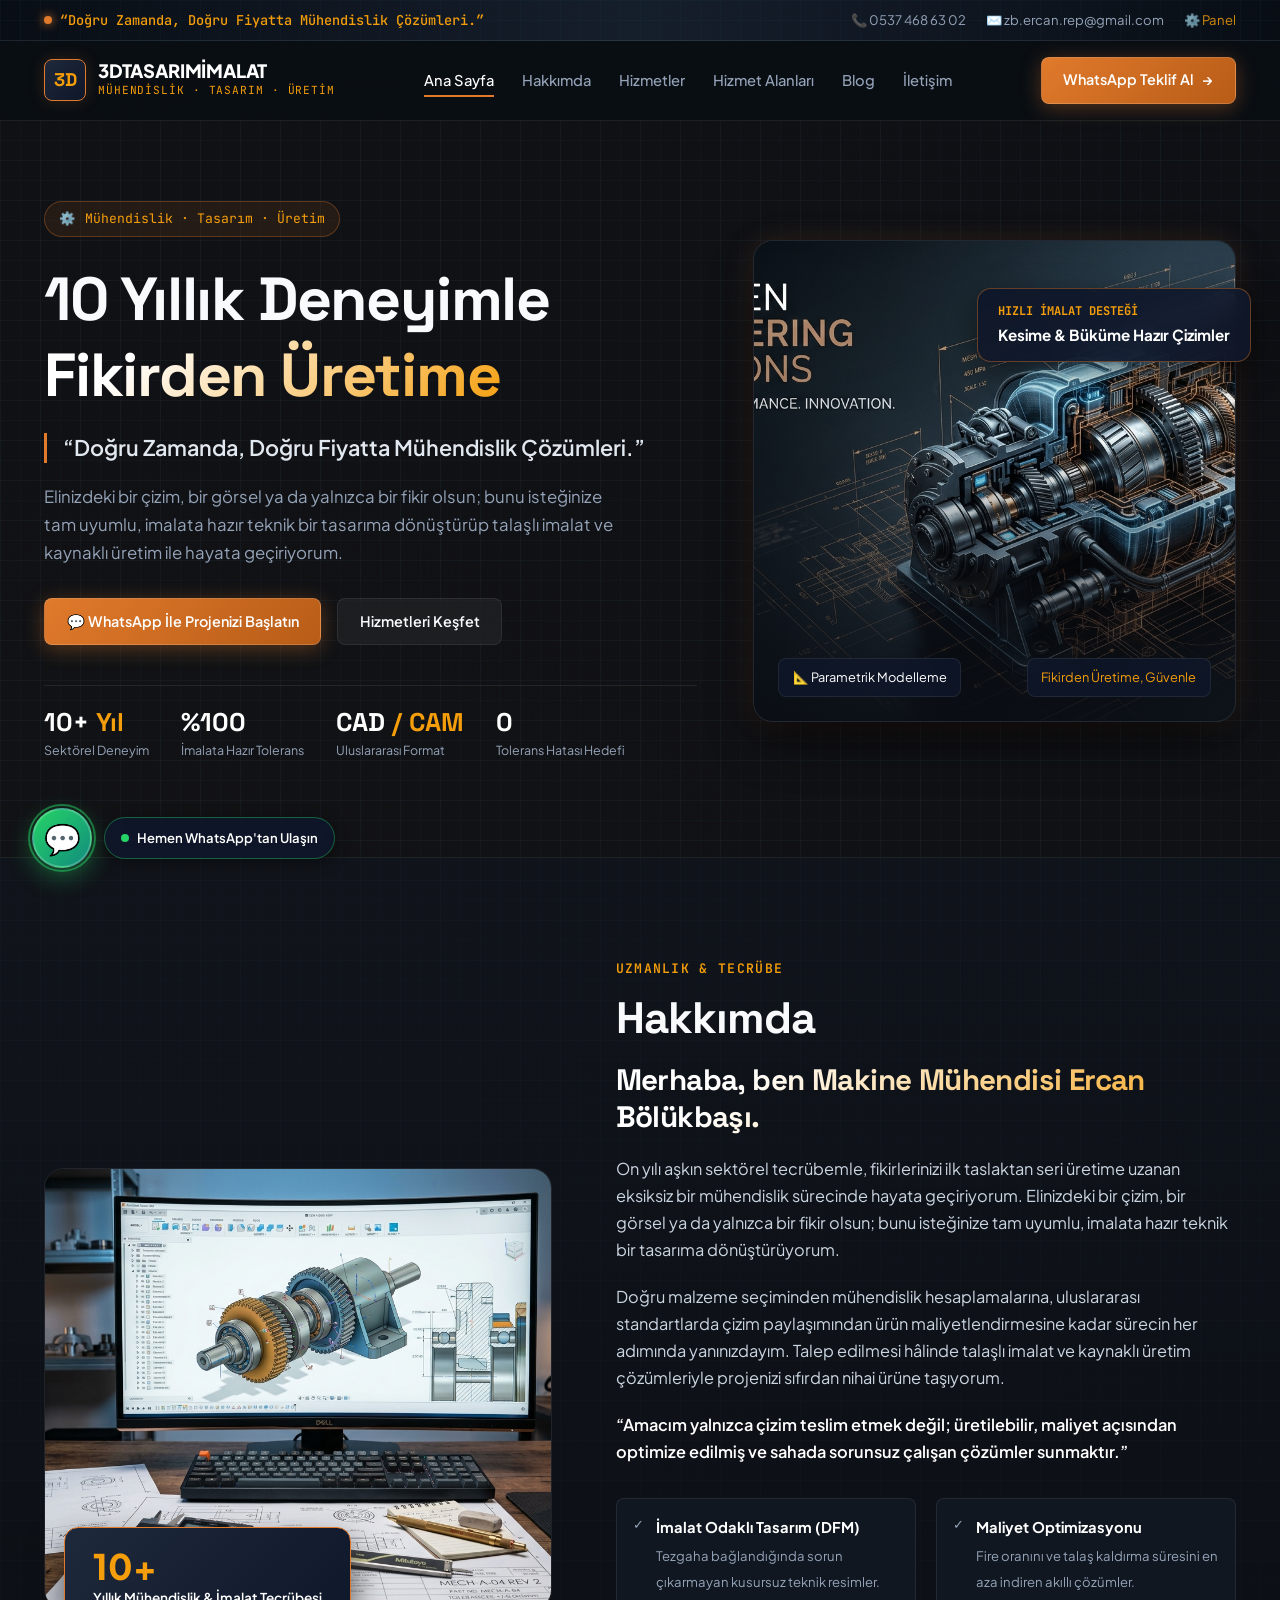
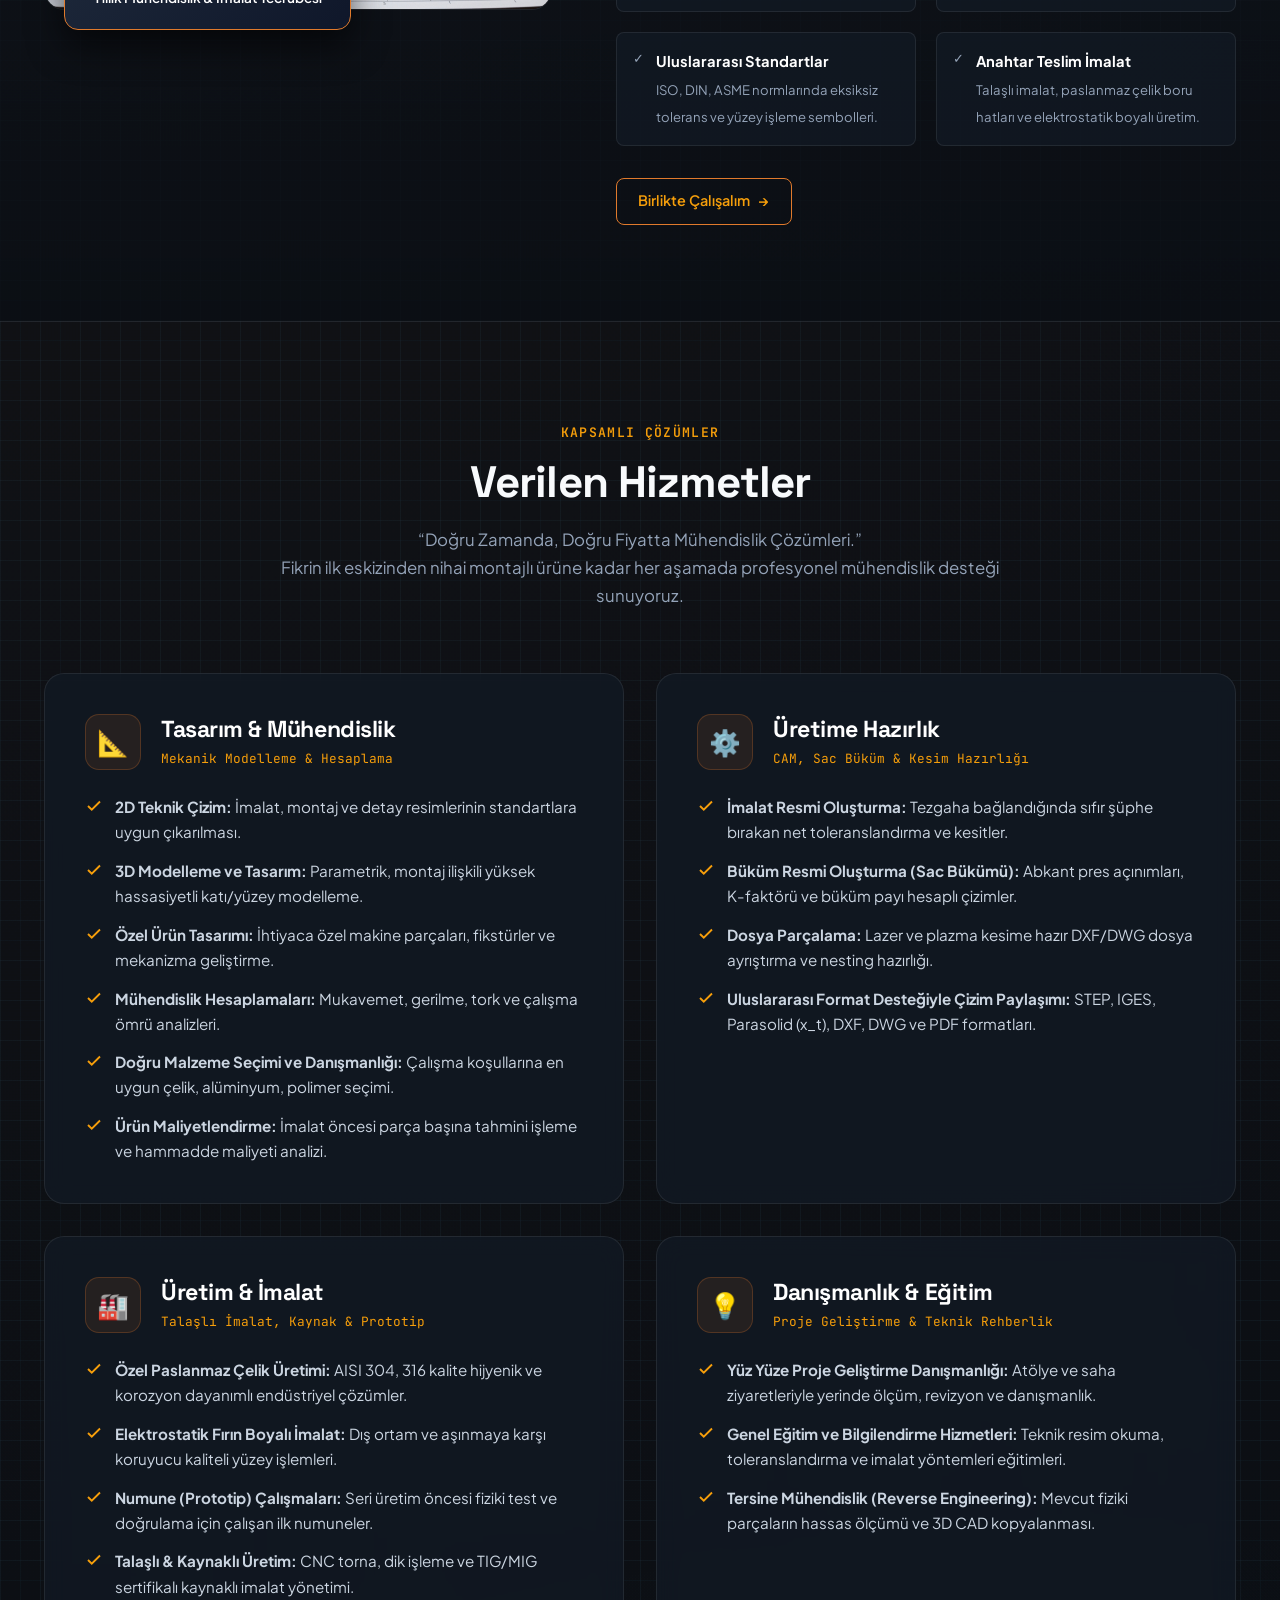
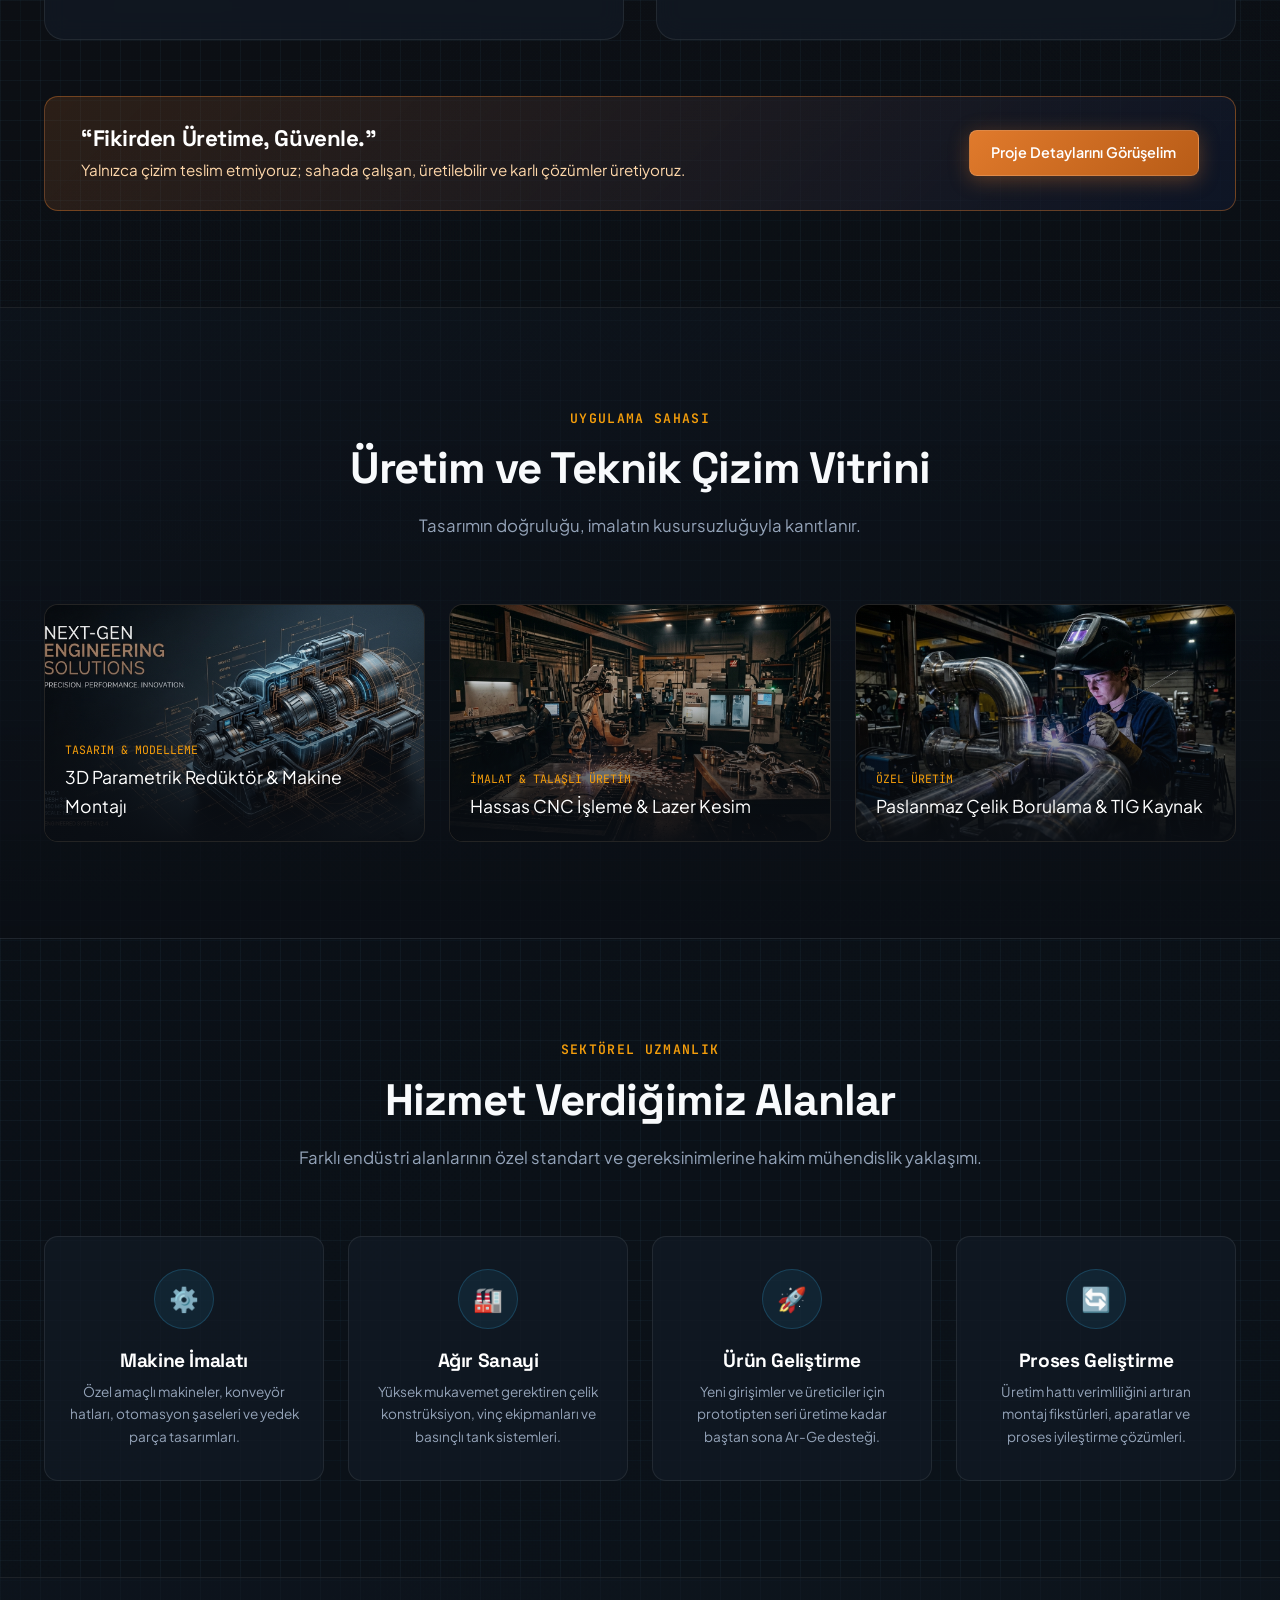
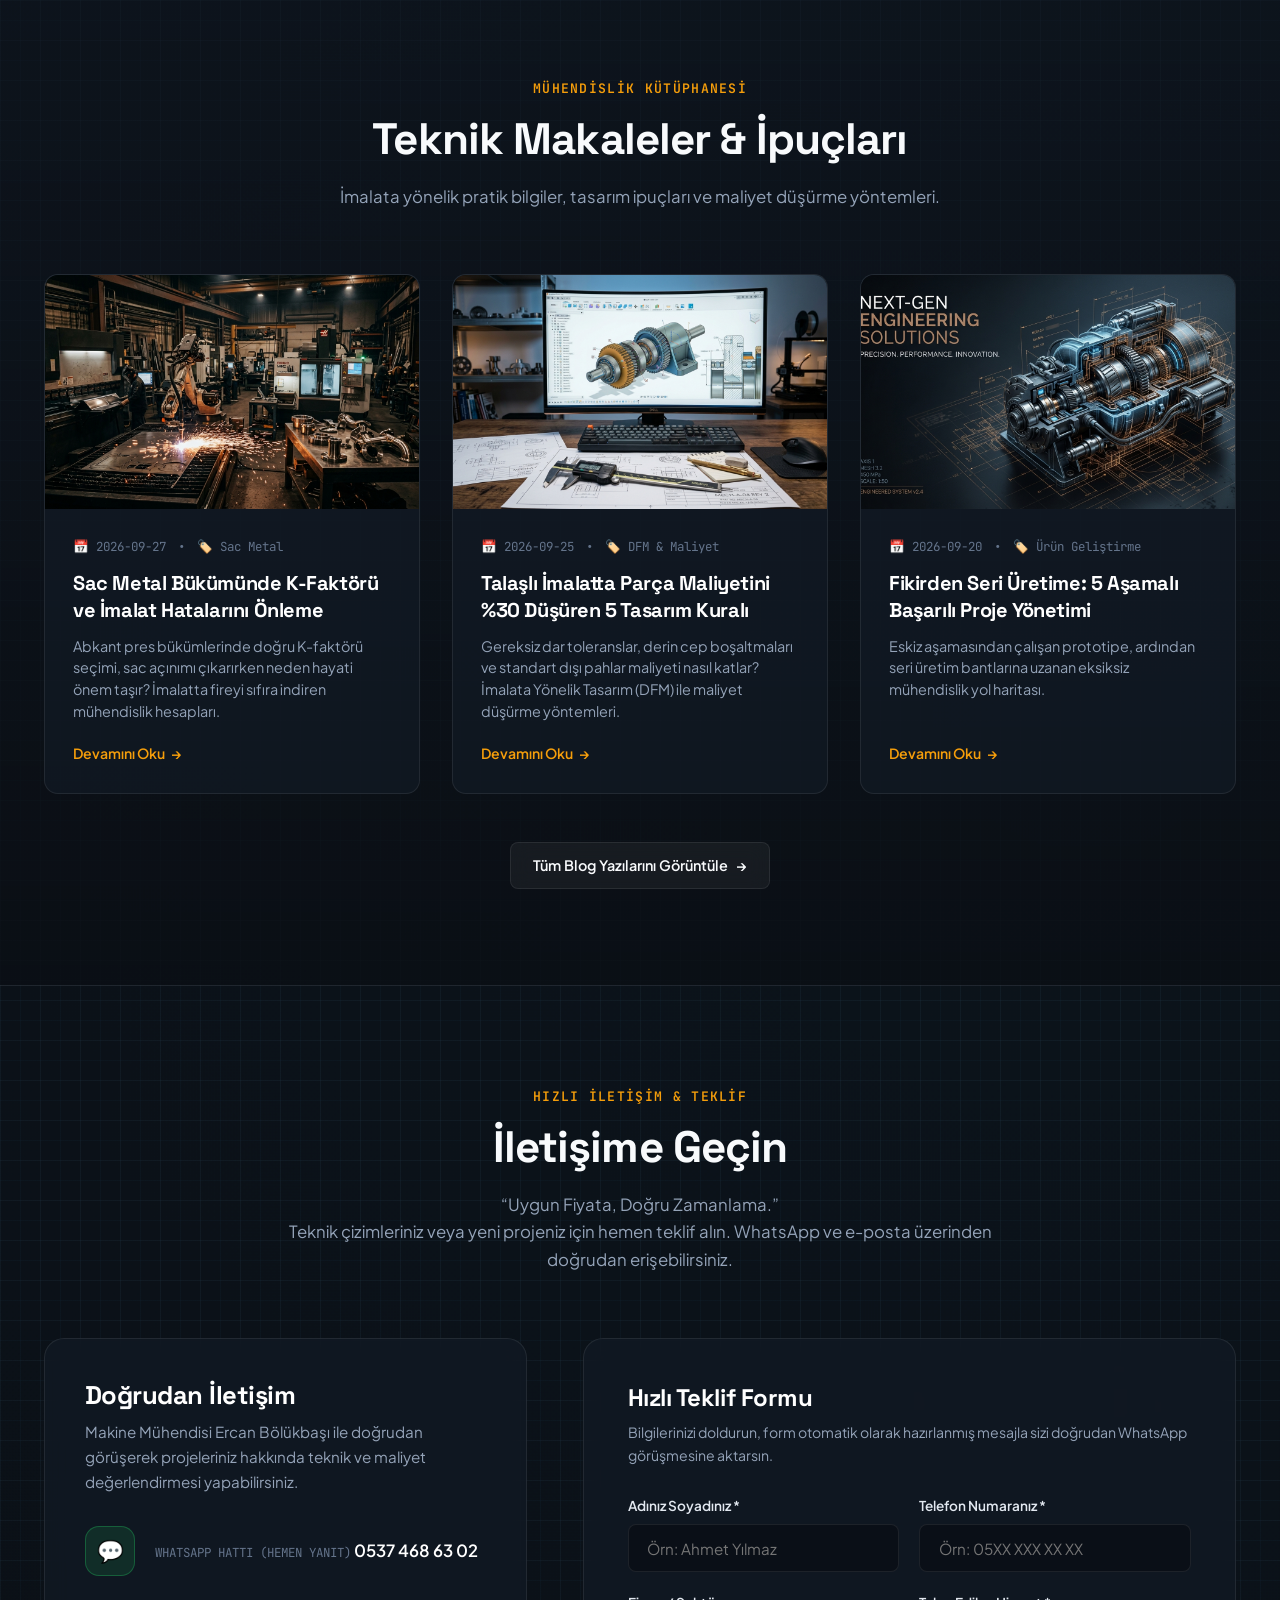
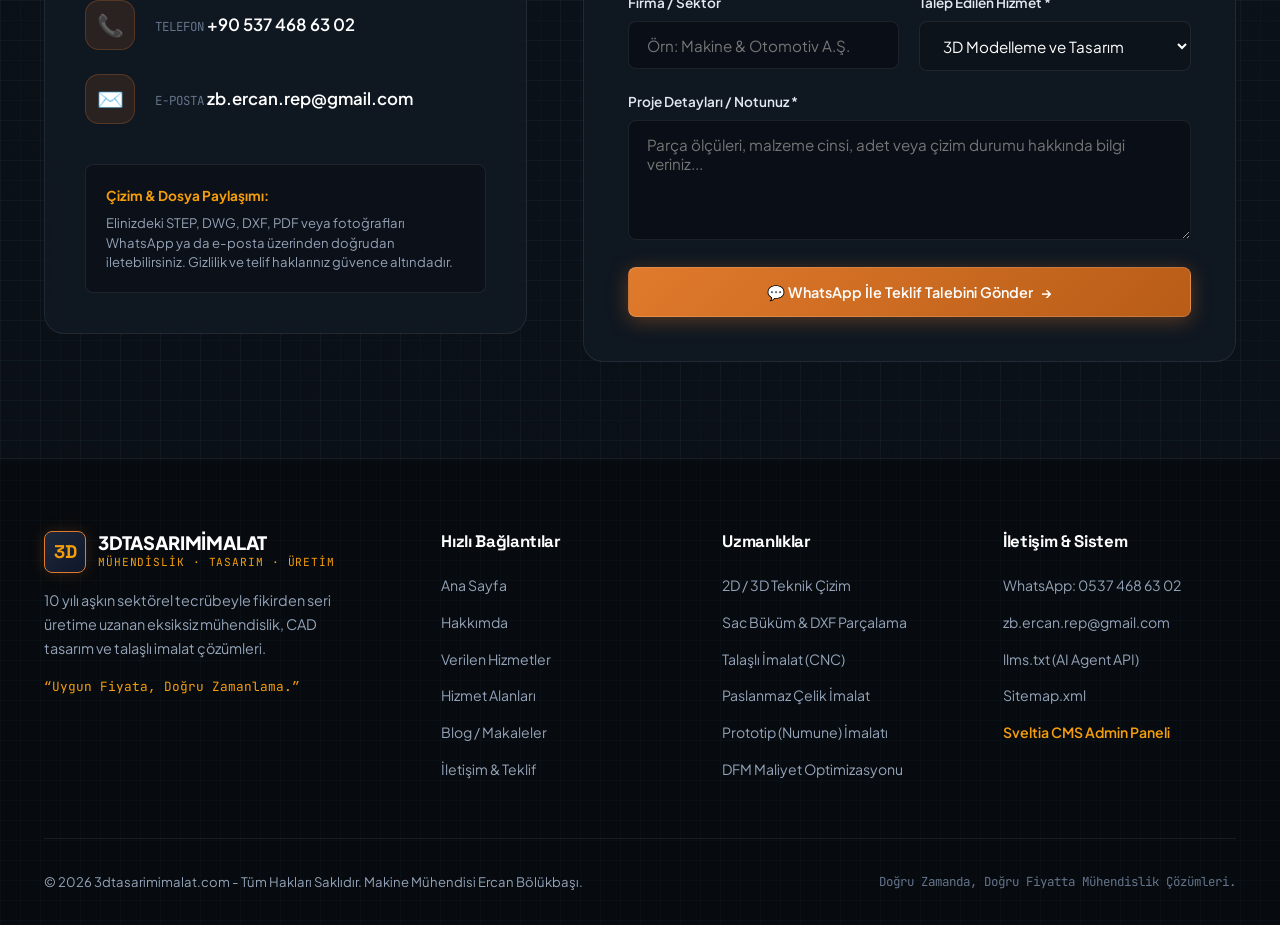
==== index.html @ ca04bc71 "feat: initial commit for 3dtasarimimalat.com website with Sveltia CMS, blog and SEO" ====
<!DOCTYPE html>
<html lang="tr">
<head>
  <meta charset="UTF-8">
  <meta name="viewport" content="width=device-width, initial-scale=1.0">
  
  <!-- SEO Primary Meta Tags -->
  <title>3D Tasarım & İmalat | Makine Mühendisi Ercan Bölükbaşı - Mühendislik Çözümleri</title>
  <meta name="title" content="3D Tasarım & İmalat | Makine Mühendisi Ercan Bölükbaşı - Mühendislik Çözümleri">
  <meta name="description" content="10 yıllık deneyimle fikirden seri üretime eksiksiz mühendislik çözümleri. 2D teknik çizim, 3D modelleme, sac büküm, talaşlı imalat, paslanmaz çelik üretimi ve ürün geliştirme. Doğru zamanda, doğru fiyatta mühendislik.">
  <meta name="keywords" content="3D tasarım, teknik çizim, talaşlı imalat, sac metal büküm, mekanik tasarım, solidworks, makine mühendisi, ercan bölükbaşı, paslanmaz çelik imalat, prototip, tersine mühendislik">
  <meta name="author" content="Makine Mühendisi Ercan Bölükbaşı">
  <meta name="robots" content="index, follow">
  <link rel="canonical" href="https://3dtasarimimalat.com/">
  
  <!-- AI Agent & LLM Meta Directive -->
  <link rel="alternate" type="text/plain" href="llms.txt" title="LLM Agent Manifest">
  
  <!-- Open Graph / Facebook -->
  <meta property="og:type" content="website">
  <meta property="og:url" content="https://3dtasarimimalat.com/">
  <meta property="og:title" content="3D Tasarım & İmalat | Doğru Zamanda, Doğru Fiyatta Mühendislik">
  <meta property="og:description" content="10 Yıllık Deneyimle Fikirden Üretime. İmalata hazır teknik tasarım, talaşlı imalat ve mühendislik danışmanlığı.">
  <meta property="og:image" content="assets/images/hero-cad.jpg">

  <!-- Twitter Card -->
  <meta property="twitter:card" content="summary_large_image">
  <meta property="twitter:url" content="https://3dtasarimimalat.com/">
  <meta property="twitter:title" content="3D Tasarım & İmalat | Makine Mühendisi Ercan Bölükbaşı">
  <meta property="twitter:description" content="Fikirden Üretime, Güvenle. Doğru Zamanda, Doğru Fiyatta Mühendislik Çözümleri.">
  <meta property="twitter:image" content="assets/images/hero-cad.jpg">

  <!-- Stylesheet -->
  <link rel="stylesheet" href="assets/css/style.css">

  <!-- Google Analytics (GA4) -->
  <script src="assets/js/analytics.js"></script>

  <!-- Structured Data / Schema.org for SEO -->
  <script type="application/ld+json">
  {
    "@context": "https://schema.org",
    "@graph": [
      {
        "@type": "ProfessionalService",
        "@id": "https://3dtasarimimalat.com/#organization",
        "name": "3D Tasarım İmalat & Mühendislik",
        "url": "https://3dtasarimimalat.com/",
        "logo": "https://3dtasarimimalat.com/assets/images/hero-cad.jpg",
        "image": "https://3dtasarimimalat.com/assets/images/hero-cad.jpg",
        "description": "10 yılı aşkın sektörel tecrübeyle 2D/3D teknik tasarım, talaşlı imalat, sac metal büküm ve mühendislik danışmanlığı.",
        "telephone": "+905374686302",
        "email": "zb.ercan.rep@gmail.com",
        "priceRange": "$$",
        "founder": {
          "@type": "Person",
          "name": "Ercan Bölükbaşı",
          "jobTitle": "Makine Mühendisi"
        },
        "address": {
          "@type": "PostalAddress",
          "addressCountry": "TR"
        },
        "sameAs": [
          "https://wa.me/905374686302"
        ]
      },
      {
        "@type": "WebSite",
        "@id": "https://3dtasarimimalat.com/#website",
        "url": "https://3dtasarimimalat.com/",
        "name": "3D Tasarım İmalat",
        "publisher": {
          "@id": "https://3dtasarimimalat.com/#organization"
        }
      }
    ]
  }
  </script>
</head>
<body class="blueprint-grid">

  <!-- 1. Üst Marka & Slogan Bandı (PDF Kuralı: Site genelinde slogan tekrarlanacak) -->
  <header class="top-announcement">
    <div class="container">
      <div class="top-slogan-tag">
        <span class="pulse-dot"></span>
        <span>“Doğru Zamanda, Doğru Fiyatta Mühendislik Çözümleri.”</span>
      </div>
      <div class="top-contacts">
        <a href="tel:+905374686302" class="top-contact-link">
          <span>📞 0537 468 63 02</span>
        </a>
        <a href="mailto:zb.ercan.rep@gmail.com" class="top-contact-link">
          <span>✉️ zb.ercan.rep@gmail.com</span>
        </a>
        <a href="admin/" class="top-contact-link" style="color: var(--accent-bronze-light); opacity: 0.85;">
          <span>⚙️ Panel</span>
        </a>
      </div>
    </div>
  </header>

  <!-- 2. Modern Navbar -->
  <nav class="navbar" id="navbar">
    <div class="container">
      <a href="index.html" class="brand-logo" aria-label="3dtasarimimalat Ana Sayfa">
        <div class="brand-badge-icon">3D</div>
        <div class="brand-name-group">
          <span class="brand-title">3DTASARIMİMALAT</span>
          <span class="brand-subtitle">Mühendislik · Tasarım · Üretim</span>
        </div>
      </a>

      <ul class="nav-links" id="navLinks">
        <li><a href="#hero" class="nav-link active">Ana Sayfa</a></li>
        <li><a href="#hakkimda" class="nav-link">Hakkımda</a></li>
        <li><a href="#hizmetler" class="nav-link">Hizmetler</a></li>
        <li><a href="#alanlar" class="nav-link">Hizmet Alanları</a></li>
        <li><a href="blog/index.html" class="nav-link">Blog</a></li>
        <li><a href="#iletisim" class="nav-link">İletişim</a></li>
      </ul>

      <div class="nav-actions">
        <a href="https://wa.me/905374686302?text=Merhaba%20Ercan%20Bey,%20projemiz%20i%C3%A7in%20teklif%20almak%20istiyoruz." target="_blank" rel="noopener" class="btn btn-primary" id="navWhatsAppBtn">
          <span>WhatsApp Teklif Al</span>
          <span>→</span>
        </a>
        <button class="mobile-toggle" id="mobileToggle" aria-label="Menüyü Aç/Kapat" aria-expanded="false">
          ☰
        </button>
      </div>
    </div>
  </nav>

  <!-- 3. Hero Bölümü -->
  <section class="hero-section" id="hero">
    <div class="container">
      <div class="hero-grid">
        <div class="hero-content">
          <div class="hero-tag">
            <span>⚙️</span>
            <span>Mühendislik · Tasarım · Üretim</span>
          </div>
          <h1 class="hero-title">
            10 Yıllık Deneyimle <br>
            <span class="text-gradient">Fikirden Üretime</span>
          </h1>
          <p class="hero-subtitle">
            “Doğru Zamanda, Doğru Fiyatta Mühendislik Çözümleri.”
          </p>
          <p class="hero-desc">
            Elinizdeki bir çizim, bir görsel ya da yalnızca bir fikir olsun; bunu isteğinize tam uyumlu, imalata hazır teknik bir tasarıma dönüştürüp talaşlı imalat ve kaynaklı üretim ile hayata geçiriyorum.
          </p>
          <div class="hero-cta-group">
            <a href="https://wa.me/905374686302?text=Merhaba,%20teknik%20%C3%A7izim%20ve%20imalat%20hizmetinizle%20ilgili%20g%C3%B6r%C3%BC%C5%9Fmek%20istiyorum." target="_blank" rel="noopener" class="btn btn-primary">
              <span>💬 WhatsApp İle Projenizi Başlatın</span>
            </a>
            <a href="#hizmetler" class="btn btn-secondary">
              <span>Hizmetleri Keşfet</span>
            </a>
          </div>
          <div class="hero-badges-strip">
            <div class="hero-badge-item">
              <span class="hero-badge-num">10+ <span>Yıl</span></span>
              <span class="hero-badge-label">Sektörel Deneyim</span>
            </div>
            <div class="hero-badge-item">
              <span class="hero-badge-num">%100</span>
              <span class="hero-badge-label">İmalata Hazır Tolerans</span>
            </div>
            <div class="hero-badge-item">
              <span class="hero-badge-num">CAD <span>/ CAM</span></span>
              <span class="hero-badge-label">Uluslararası Format</span>
            </div>
            <div class="hero-badge-item">
              <span class="hero-badge-num">0</span>
              <span class="hero-badge-label">Tolerans Hatası Hedefi</span>
            </div>
          </div>
        </div>

        <div class="hero-visual">
          <div class="hero-image-card">
            <img src="assets/images/hero-cad.jpg" alt="3D CAD Mekanik Montaj ve Teknik Çizim Tasarımı" width="800" height="480">
            <div class="hero-image-overlay"></div>
            <div class="hero-image-caption">
              <div class="hero-chip">
                <span>📐 Parametrik Modelleme</span>
              </div>
              <div class="hero-chip" style="color: var(--accent-bronze-light);">
                <span>Fikirden Üretime, Güvenle</span>
              </div>
            </div>
          </div>
          <div class="floating-tech-card">
            <div style="font-size: 0.75rem; color: var(--accent-bronze-light); font-family: var(--font-mono); font-weight: 700;">HIZLI İMALAT DESTEĞİ</div>
            <div style="font-size: 0.95rem; font-weight: 700; color: #fff;">Kesime & Büküme Hazır Çizimler</div>
          </div>
        </div>
      </div>
    </div>
  </section>

  <!-- 4. Hakkımda Bölümü -->
  <section class="section section-alt" id="hakkimda">
    <div class="container">
      <div class="about-grid">
        <div class="about-visual">
          <div class="about-image-wrapper">
            <img src="assets/images/cad-drafting.jpg" alt="Makine Mühendisi Ercan Bölükbaşı CAD Tasarım Masası" width="600" height="440" loading="lazy">
          </div>
          <div class="about-experience-card">
            <div class="about-experience-num">10+</div>
            <div class="about-experience-text">Yıllık Mühendislik & İmalat Tecrübesi</div>
          </div>
        </div>

        <div class="about-content">
          <span class="section-tag">Uzmanlık & Tecrübe</span>
          <h2 class="section-title">Hakkımda</h2>
          <h3 class="text-gradient">Merhaba, ben Makine Mühendisi Ercan Bölükbaşı.</h3>
          <p class="about-paragraph">
            On yılı aşkın sektörel tecrübemle, fikirlerinizi ilk taslaktan seri üretime uzanan eksiksiz bir mühendislik sürecinde hayata geçiriyorum. Elinizdeki bir çizim, bir görsel ya da yalnızca bir fikir olsun; bunu isteğinize tam uyumlu, imalata hazır teknik bir tasarıma dönüştürüyorum.
          </p>
          <p class="about-paragraph">
            Doğru malzeme seçiminden mühendislik hesaplamalarına, uluslararası standartlarda çizim paylaşımından ürün maliyetlendirmesine kadar sürecin her adımında yanınızdayım. Talep edilmesi hâlinde talaşlı imalat ve kaynaklı üretim çözümleriyle projenizi sıfırdan nihai ürüne taşıyorum.
          </p>
          <p class="about-paragraph" style="color: #fff; font-weight: 600;">
            “Amacım yalnızca çizim teslim etmek değil; üretilebilir, maliyet açısından optimize edilmiş ve sahada sorunsuz çalışan çözümler sunmaktır.”
          </p>

          <div class="about-highlights">
            <div class="about-highlight-item">
              <span class="about-highlight-icon">✓</span>
              <div>
                <strong>İmalat Odaklı Tasarım (DFM)</strong>
                <span>Tezgaha bağlandığında sorun çıkarmayan kusursuz teknik resimler.</span>
              </div>
            </div>
            <div class="about-highlight-item">
              <span class="about-highlight-icon">✓</span>
              <div>
                <strong>Maliyet Optimizasyonu</strong>
                <span>Fire oranını ve talaş kaldırma süresini en aza indiren akıllı çözümler.</span>
              </div>
            </div>
            <div class="about-highlight-item">
              <span class="about-highlight-icon">✓</span>
              <div>
                <strong>Uluslararası Standartlar</strong>
                <span>ISO, DIN, ASME normlarında eksiksiz tolerans ve yüzey işleme sembolleri.</span>
              </div>
            </div>
            <div class="about-highlight-item">
              <span class="about-highlight-icon">✓</span>
              <div>
                <strong>Anahtar Teslim İmalat</strong>
                <span>Talaşlı imalat, paslanmaz çelik boru hatları ve elektrostatik boyalı üretim.</span>
              </div>
            </div>
          </div>

          <div style="margin-top: 1.5rem;">
            <a href="https://wa.me/905374686302?text=Merhaba%20Ercan%20Bey,%20projemiz%20hakk%C4%B1nda%20dan%C4%B1%C5%9Fmak%20istiyoruz." target="_blank" rel="noopener" class="btn btn-outline-bronze">
              <span>Birlikte Çalışalım</span>
              <span>→</span>
            </a>
          </div>
        </div>
      </div>
    </div>
  </section>

  <!-- 5. Verilen Hizmetler Bölümü (PDF İçeriği Birebir Eksiksiz) -->
  <section class="section" id="hizmetler">
    <div class="container">
      <div class="section-header">
        <span class="section-tag">Kapsamlı Çözümler</span>
        <h2 class="section-title">Verilen Hizmetler</h2>
        <p class="section-subtitle">
          “Doğru Zamanda, Doğru Fiyatta Mühendislik Çözümleri.” <br>
          Fikrin ilk eskizinden nihai montajlı ürüne kadar her aşamada profesyonel mühendislik desteği sunuyoruz.
        </p>
      </div>

      <div class="services-grid">
        <!-- Hizmet Grubu 1: Tasarım & Mühendislik -->
        <div class="service-card">
          <div class="service-header">
            <div class="service-icon-box">📐</div>
            <div>
              <h3 class="service-title">Tasarım & Mühendislik</h3>
              <span style="font-size: 0.8rem; color: var(--accent-bronze-light); font-family: var(--font-mono);">Mekanik Modelleme & Hesaplama</span>
            </div>
          </div>
          <ul class="service-list">
            <li>
              <svg width="18" height="18" viewBox="0 0 24 24" fill="none" stroke="currentColor" stroke-width="2.5"><polyline points="20 6 9 17 4 12"></polyline></svg>
              <span><strong>2D Teknik Çizim:</strong> İmalat, montaj ve detay resimlerinin standartlara uygun çıkarılması.</span>
            </li>
            <li>
              <svg width="18" height="18" viewBox="0 0 24 24" fill="none" stroke="currentColor" stroke-width="2.5"><polyline points="20 6 9 17 4 12"></polyline></svg>
              <span><strong>3D Modelleme ve Tasarım:</strong> Parametrik, montaj ilişkili yüksek hassasiyetli katı/yüzey modelleme.</span>
            </li>
            <li>
              <svg width="18" height="18" viewBox="0 0 24 24" fill="none" stroke="currentColor" stroke-width="2.5"><polyline points="20 6 9 17 4 12"></polyline></svg>
              <span><strong>Özel Ürün Tasarımı:</strong> İhtiyaca özel makine parçaları, fikstürler ve mekanizma geliştirme.</span>
            </li>
            <li>
              <svg width="18" height="18" viewBox="0 0 24 24" fill="none" stroke="currentColor" stroke-width="2.5"><polyline points="20 6 9 17 4 12"></polyline></svg>
              <span><strong>Mühendislik Hesaplamaları:</strong> Mukavemet, gerilme, tork ve çalışma ömrü analizleri.</span>
            </li>
            <li>
              <svg width="18" height="18" viewBox="0 0 24 24" fill="none" stroke="currentColor" stroke-width="2.5"><polyline points="20 6 9 17 4 12"></polyline></svg>
              <span><strong>Doğru Malzeme Seçimi ve Danışmanlığı:</strong> Çalışma koşullarına en uygun çelik, alüminyum, polimer seçimi.</span>
            </li>
            <li>
              <svg width="18" height="18" viewBox="0 0 24 24" fill="none" stroke="currentColor" stroke-width="2.5"><polyline points="20 6 9 17 4 12"></polyline></svg>
              <span><strong>Ürün Maliyetlendirme:</strong> İmalat öncesi parça başına tahmini işleme ve hammadde maliyeti analizi.</span>
            </li>
          </ul>
        </div>

        <!-- Hizmet Grubu 2: Üretime Hazırlık -->
        <div class="service-card">
          <div class="service-header">
            <div class="service-icon-box">⚙️</div>
            <div>
              <h3 class="service-title">Üretime Hazırlık</h3>
              <span style="font-size: 0.8rem; color: var(--accent-bronze-light); font-family: var(--font-mono);">CAM, Sac Büküm & Kesim Hazırlığı</span>
            </div>
          </div>
          <ul class="service-list">
            <li>
              <svg width="18" height="18" viewBox="0 0 24 24" fill="none" stroke="currentColor" stroke-width="2.5"><polyline points="20 6 9 17 4 12"></polyline></svg>
              <span><strong>İmalat Resmi Oluşturma:</strong> Tezgaha bağlandığında sıfır şüphe bırakan net toleranslandırma ve kesitler.</span>
            </li>
            <li>
              <svg width="18" height="18" viewBox="0 0 24 24" fill="none" stroke="currentColor" stroke-width="2.5"><polyline points="20 6 9 17 4 12"></polyline></svg>
              <span><strong>Büküm Resmi Oluşturma (Sac Bükümü):</strong> Abkant pres açınımları, K-faktörü ve büküm payı hesaplı çizimler.</span>
            </li>
            <li>
              <svg width="18" height="18" viewBox="0 0 24 24" fill="none" stroke="currentColor" stroke-width="2.5"><polyline points="20 6 9 17 4 12"></polyline></svg>
              <span><strong>Dosya Parçalama:</strong> Lazer ve plazma kesime hazır DXF/DWG dosya ayrıştırma ve nesting hazırlığı.</span>
            </li>
            <li>
              <svg width="18" height="18" viewBox="0 0 24 24" fill="none" stroke="currentColor" stroke-width="2.5"><polyline points="20 6 9 17 4 12"></polyline></svg>
              <span><strong>Uluslararası Format Desteğiyle Çizim Paylaşımı:</strong> STEP, IGES, Parasolid (x_t), DXF, DWG ve PDF formatları.</span>
            </li>
          </ul>
        </div>

        <!-- Hizmet Grubu 3: Üretim & İmalat -->
        <div class="service-card">
          <div class="service-header">
            <div class="service-icon-box">🏭</div>
            <div>
              <h3 class="service-title">Üretim & İmalat</h3>
              <span style="font-size: 0.8rem; color: var(--accent-bronze-light); font-family: var(--font-mono);">Talaşlı İmalat, Kaynak & Prototip</span>
            </div>
          </div>
          <ul class="service-list">
            <li>
              <svg width="18" height="18" viewBox="0 0 24 24" fill="none" stroke="currentColor" stroke-width="2.5"><polyline points="20 6 9 17 4 12"></polyline></svg>
              <span><strong>Özel Paslanmaz Çelik Üretimi:</strong> AISI 304, 316 kalite hijyenik ve korozyon dayanımlı endüstriyel çözümler.</span>
            </li>
            <li>
              <svg width="18" height="18" viewBox="0 0 24 24" fill="none" stroke="currentColor" stroke-width="2.5"><polyline points="20 6 9 17 4 12"></polyline></svg>
              <span><strong>Elektrostatik Fırın Boyalı İmalat:</strong> Dış ortam ve aşınmaya karşı koruyucu kaliteli yüzey işlemleri.</span>
            </li>
            <li>
              <svg width="18" height="18" viewBox="0 0 24 24" fill="none" stroke="currentColor" stroke-width="2.5"><polyline points="20 6 9 17 4 12"></polyline></svg>
              <span><strong>Numune (Prototip) Çalışmaları:</strong> Seri üretim öncesi fiziki test ve doğrulama için çalışan ilk numuneler.</span>
            </li>
            <li>
              <svg width="18" height="18" viewBox="0 0 24 24" fill="none" stroke="currentColor" stroke-width="2.5"><polyline points="20 6 9 17 4 12"></polyline></svg>
              <span><strong>Talaşlı & Kaynaklı Üretim:</strong> CNC torna, dik işleme ve TIG/MIG sertifikalı kaynaklı imalat yönetimi.</span>
            </li>
          </ul>
        </div>

        <!-- Hizmet Grubu 4: Danışmanlık & Eğitim -->
        <div class="service-card">
          <div class="service-header">
            <div class="service-icon-box">💡</div>
            <div>
              <h3 class="service-title">Danışmanlık & Eğitim</h3>
              <span style="font-size: 0.8rem; color: var(--accent-bronze-light); font-family: var(--font-mono);">Proje Geliştirme & Teknik Rehberlik</span>
            </div>
          </div>
          <ul class="service-list">
            <li>
              <svg width="18" height="18" viewBox="0 0 24 24" fill="none" stroke="currentColor" stroke-width="2.5"><polyline points="20 6 9 17 4 12"></polyline></svg>
              <span><strong>Yüz Yüze Proje Geliştirme Danışmanlığı:</strong> Atölye ve saha ziyaretleriyle yerinde ölçüm, revizyon ve danışmanlık.</span>
            </li>
            <li>
              <svg width="18" height="18" viewBox="0 0 24 24" fill="none" stroke="currentColor" stroke-width="2.5"><polyline points="20 6 9 17 4 12"></polyline></svg>
              <span><strong>Genel Eğitim ve Bilgilendirme Hizmetleri:</strong> Teknik resim okuma, toleranslandırma ve imalat yöntemleri eğitimleri.</span>
            </li>
            <li>
              <svg width="18" height="18" viewBox="0 0 24 24" fill="none" stroke="currentColor" stroke-width="2.5"><polyline points="20 6 9 17 4 12"></polyline></svg>
              <span><strong>Tersine Mühendislik (Reverse Engineering):</strong> Mevcut fiziki parçaların hassas ölçümü ve 3D CAD kopyalanması.</span>
            </li>
          </ul>
        </div>
      </div>

      <!-- Slogan Tekrarı / Vurgu Bandı -->
      <div class="slogan-highlight-banner">
        <div>
          <h3>“Fikirden Üretime, Güvenle.”</h3>
          <p>Yalnızca çizim teslim etmiyoruz; sahada çalışan, üretilebilir ve karlı çözümler üretiyoruz.</p>
        </div>
        <a href="#iletisim" class="btn btn-primary">
          <span>Proje Detaylarını Görüşelim</span>
        </a>
      </div>
    </div>
  </section>

  <!-- 6. Üretim & Tasarım Görsel Vitrini (Showcase Gallery) -->
  <section class="section section-alt">
    <div class="container">
      <div class="section-header">
        <span class="section-tag">Uygulama Sahası</span>
        <h2 class="section-title">Üretim ve Teknik Çizim Vitrini</h2>
        <p class="section-subtitle">Tasarımın doğruluğu, imalatın kusursuzluğuyla kanıtlanır.</p>
      </div>

      <div class="showcase-slider">
        <div class="showcase-item">
          <img src="assets/images/hero-cad.jpg" alt="Mekanik Montaj ve Şanzıman CAD Çizimi" loading="lazy">
          <div class="showcase-item-overlay">
            <span class="showcase-tag">Tasarım & Modelleme</span>
            <div class="showcase-title">3D Parametrik Redüktör & Makine Montajı</div>
          </div>
        </div>
        <div class="showcase-item">
          <img src="assets/images/cnc-fabrication.jpg" alt="CNC Talaşlı İmalat ve Lazer Kesim Atölyesi" loading="lazy">
          <div class="showcase-item-overlay">
            <span class="showcase-tag">İmalat & Talaşlı Üretim</span>
            <div class="showcase-title">Hassas CNC İşleme & Lazer Kesim</div>
          </div>
        </div>
        <div class="showcase-item">
          <img src="assets/images/stainless-welding.jpg" alt="Özel Paslanmaz Çelik TIG Kaynak İmalatı" loading="lazy">
          <div class="showcase-item-overlay">
            <span class="showcase-tag">Özel Üretim</span>
            <div class="showcase-title">Paslanmaz Çelik Borulama & TIG Kaynak</div>
          </div>
        </div>
      </div>
    </div>
  </section>

  <!-- 7. Hizmet Verdiğimiz Alanlar (Sektörler) -->
  <section class="section" id="alanlar">
    <div class="container">
      <div class="section-header">
        <span class="section-tag">Sektörel Uzmanlık</span>
        <h2 class="section-title">Hizmet Verdiğimiz Alanlar</h2>
        <p class="section-subtitle">
          Farklı endüstri alanlarının özel standart ve gereksinimlerine hakim mühendislik yaklaşımı.
        </p>
      </div>

      <div class="sectors-grid">
        <div class="sector-card">
          <div class="sector-icon">⚙️</div>
          <h3 class="sector-name">Makine İmalatı</h3>
          <p class="sector-desc">Özel amaçlı makineler, konveyör hatları, otomasyon şaseleri ve yedek parça tasarımları.</p>
        </div>

        <div class="sector-card">
          <div class="sector-icon">🏭</div>
          <h3 class="sector-name">Ağır Sanayi</h3>
          <p class="sector-desc">Yüksek mukavemet gerektiren çelik konstrüksiyon, vinç ekipmanları ve basınçlı tank sistemleri.</p>
        </div>

        <div class="sector-card">
          <div class="sector-icon">🚀</div>
          <h3 class="sector-name">Ürün Geliştirme</h3>
          <p class="sector-desc">Yeni girişimler ve üreticiler için prototipten seri üretime kadar baştan sona Ar-Ge desteği.</p>
        </div>

        <div class="sector-card">
          <div class="sector-icon">🔄</div>
          <h3 class="sector-name">Proses Geliştirme</h3>
          <p class="sector-desc">Üretim hattı verimliliğini artıran montaj fikstürleri, aparatlar ve proses iyileştirme çözümleri.</p>
        </div>
      </div>
    </div>
  </section>

  <!-- 8. Güncel Blog & Mühendislik Rehberi (Markdown & CMS Destekli) -->
  <section class="section section-alt" id="blog">
    <div class="container">
      <div class="section-header">
        <span class="section-tag">Mühendislik Kütüphanesi</span>
        <h2 class="section-title">Teknik Makaleler & İpuçları</h2>
        <p class="section-subtitle">
          İmalata yönelik pratik bilgiler, tasarım ipuçları ve maliyet düşürme yöntemleri.
        </p>
      </div>

      <div class="blog-grid" id="recentBlogGrid">
        <!-- Blog Kartı 1 -->
        <article class="blog-card">
          <div class="blog-thumb">
            <img src="assets/images/cnc-fabrication.jpg" alt="Sac Metal Bükümünde K-Faktörü" loading="lazy">
          </div>
          <div class="blog-content">
            <div class="blog-meta">
              <span>📅 2026-09-27</span>
              <span>•</span>
              <span>🏷️ Sac Metal</span>
            </div>
            <h3 class="blog-card-title">Sac Metal Bükümünde K-Faktörü ve İmalat Hatalarını Önleme</h3>
            <p class="blog-card-desc">
              Abkant bükümde doğru K-faktörü seçimi, sac açınımı çıkarırken neden hayati önem taşır? İmalatta fireyi sıfıra indiren formüller.
            </p>
            <a href="blog/post.html?slug=sac-metal-bukumunde-k-faktoru" class="blog-read-more">
              Devamını Oku <span>→</span>
            </a>
          </div>
        </article>

        <!-- Blog Kartı 2 -->
        <article class="blog-card">
          <div class="blog-thumb">
            <img src="assets/images/cad-drafting.jpg" alt="Talaşlı İmalatta Maliyet Optimizasyonu" loading="lazy">
          </div>
          <div class="blog-content">
            <div class="blog-meta">
              <span>📅 2026-09-25</span>
              <span>•</span>
              <span>🏷️ DFM & Maliyet</span>
            </div>
            <h3 class="blog-card-title">Talaşlı İmalatta Parça Maliyetini %30 Düşüren 5 Tasarım Kuralı</h3>
            <p class="blog-card-desc">
              Gereksiz dar toleranslar, derin cep boşaltmaları ve standart dışı pahlar maliyeti nasıl katlar? Mühendis gözüyle pratik optimizasyon.
            </p>
            <a href="blog/post.html?slug=talasli-imalatta-maliyet-optimizasyonu" class="blog-read-more">
              Devamını Oku <span>→</span>
            </a>
          </div>
        </article>

        <!-- Blog Kartı 3 -->
        <article class="blog-card">
          <div class="blog-thumb">
            <img src="assets/images/hero-cad.jpg" alt="Fikirden Seri Üretime Adımlar" loading="lazy">
          </div>
          <div class="blog-content">
            <div class="blog-meta">
              <span>📅 2026-09-20</span>
              <span>•</span>
              <span>🏷️ Ürün Geliştirme</span>
            </div>
            <h3 class="blog-card-title">Fikirden Seri Üretime: 5 Aşamalı Başarılı Proje Yönetimi</h3>
            <p class="blog-card-desc">
              Eskiz aşamasından çalışan prototipe, ardından seri üretim bantlarına uzanan eksiksiz mühendislik yol haritası.
            </p>
            <a href="blog/post.html?slug=fikirden-seri-uretime-muhendislik-adimlari" class="blog-read-more">
              Devamını Oku <span>→</span>
            </a>
          </div>
        </article>
      </div>

      <div style="text-align: center; margin-top: 3rem;">
        <a href="blog/index.html" class="btn btn-secondary">
          <span>Tüm Blog Yazılarını Görüntüle</span>
          <span>→</span>
        </a>
      </div>
    </div>
  </section>

  <!-- 9. İletişim Bölümü (PDF İçeriği Birebir Eksiksiz) -->
  <section class="section" id="iletisim">
    <div class="container">
      <div class="section-header">
        <span class="section-tag">Hızlı İletişim & Teklif</span>
        <h2 class="section-title">İletişime Geçin</h2>
        <p class="section-subtitle">
          “Uygun Fiyata, Doğru Zamanlama.” <br>
          Teknik çizimleriniz veya yeni projeniz için hemen teklif alın. WhatsApp ve e-posta üzerinden doğrudan erişebilirsiniz.
        </p>
      </div>

      <div class="contact-grid">
        <!-- İletişim Bilgileri Paneli -->
        <div class="contact-info-panel">
          <h3 class="contact-info-title">Doğrudan İletişim</h3>
          <p class="contact-info-desc">
            Makine Mühendisi Ercan Bölükbaşı ile doğrudan görüşerek projeleriniz hakkında teknik ve maliyet değerlendirmesi yapabilirsiniz.
          </p>

          <div class="contact-detail-list">
            <!-- WhatsApp -->
            <a href="https://wa.me/905374686302?text=Merhaba%20Ercan%20Bey,%20projemiz%20i%C3%A7in%20bilgi%20almak%20istiyoruz." target="_blank" rel="noopener" class="contact-detail-item">
              <div class="contact-icon-bubble whatsapp">💬</div>
              <div>
                <span class="contact-detail-label">WhatsApp Hattı (Hemen Yanıt)</span>
                <span class="contact-detail-value">0537 468 63 02</span>
              </div>
            </a>

            <!-- Telefon -->
            <a href="tel:+905374686302" class="contact-detail-item">
              <div class="contact-icon-bubble">📞</div>
              <div>
                <span class="contact-detail-label">Telefon</span>
                <span class="contact-detail-value">+90 537 468 63 02</span>
              </div>
            </a>

            <!-- E-posta -->
            <a href="mailto:zb.ercan.rep@gmail.com" class="contact-detail-item">
              <div class="contact-icon-bubble">✉️</div>
              <div>
                <span class="contact-detail-label">E-Posta</span>
                <span class="contact-detail-value">zb.ercan.rep@gmail.com</span>
              </div>
            </a>
          </div>

          <div style="background: rgba(10, 14, 20, 0.6); padding: 1.25rem; border-radius: 8px; border: 1px solid var(--border-subtle);">
            <div style="font-size: 0.85rem; color: var(--accent-bronze-light); font-weight: 700; margin-bottom: 0.35rem;">
              Çizim & Dosya Paylaşımı:
            </div>
            <p style="font-size: 0.82rem; color: var(--text-secondary); line-height: 1.5;">
              Elinizdeki STEP, DWG, DXF, PDF veya fotoğrafları WhatsApp ya da e-posta üzerinden doğrudan iletebilirsiniz. Gizlilik ve telif haklarınız güvence altındadır.
            </p>
          </div>
        </div>

        <!-- Hızlı Teklif & İletişim Formu (WhatsApp Entegrasyonlu) -->
        <div class="contact-form-panel">
          <h3 style="font-size: 1.5rem; color: #fff; margin-bottom: 0.5rem;">Hızlı Teklif Formu</h3>
          <p style="font-size: 0.88rem; color: var(--text-secondary); margin-bottom: 1.75rem;">
            Bilgilerinizi doldurun, form otomatik olarak hazırlanmış mesajla sizi doğrudan WhatsApp görüşmesine aktarsın.
          </p>

          <form id="contactForm">
            <div class="form-row">
              <div class="form-group">
                <label for="formName" class="form-label">Adınız Soyadınız *</label>
                <input type="text" id="formName" class="form-control" placeholder="Örn: Ahmet Yılmaz" required>
              </div>
              <div class="form-group">
                <label for="formPhone" class="form-label">Telefon Numaranız *</label>
                <input type="tel" id="formPhone" class="form-control" placeholder="Örn: 05XX XXX XX XX" required>
              </div>
            </div>

            <div class="form-row">
              <div class="form-group">
                <label for="formCompany" class="form-label">Firma / Sektör</label>
                <input type="text" id="formCompany" class="form-control" placeholder="Örn: Makine & Otomotiv A.Ş.">
              </div>
              <div class="form-group">
                <label for="formService" class="form-label">Talep Edilen Hizmet *</label>
                <select id="formService" class="form-control" required style="background-color: #0d131a; color: #fff;">
                  <option value="3D Modelleme ve Tasarım">3D Modelleme ve Tasarım</option>
                  <option value="2D Teknik Çizim">2D Teknik Çizim & İmalat Resmi</option>
                  <option value="Sac Bükümü & Lazer Kesim Dosyası">Sac Bükümü & Lazer Kesim Dosyası</option>
                  <option value="Talaşlı İmalat & Üretim">Talaşlı İmalat & Üretim</option>
                  <option value="Özel Paslanmaz Çelik İmalatı">Özel Paslanmaz Çelik İmalatı</option>
                  <option value="Numune (Prototip) Çalışması">Numune (Prototip) Çalışması</option>
                  <option value="Mühendislik Danışmanlığı">Mühendislik Danışmanlığı & Diğer</option>
                </select>
              </div>
            </div>

            <div class="form-group">
              <label for="formMessage" class="form-label">Proje Detayları / Notunuz *</label>
              <textarea id="formMessage" class="form-control" rows="4" placeholder="Parça ölçüleri, malzeme cinsi, adet veya çizim durumu hakkında bilgi veriniz..." required></textarea>
            </div>

            <button type="submit" class="btn btn-primary" style="width: 100%; padding: 0.9rem;">
              <span>💬 WhatsApp İle Teklif Talebini Gönder</span>
              <span>→</span>
            </button>
            <div id="formStatus" style="display: none;"></div>
          </form>
        </div>
      </div>
    </div>
  </section>

  <!-- 10. SOL ALTTA SABİT WHATSAPP İKONU (Kullanıcının Özel İsteği: sol altta whatsap iconu koy) -->
  <aside class="sticky-whatsapp-left" aria-label="WhatsApp Canlı İletişim">
    <a href="https://wa.me/905374686302?text=Merhaba%20Ercan%20Bey,%20web%20sitenizden%20ula%C5%9F%C4%B1yorum.%20Projemiz%20i%C3%A7in%20teklif%20ve%20bilgi%20almak%20istiyorum." 
       target="_blank" 
       rel="noopener" 
       class="whatsapp-float-btn" 
       id="stickyWhatsAppLeft"
       title="WhatsApp'tan Hemen Yazın">
      💬
    </a>
    <a href="https://wa.me/905374686302?text=Merhaba%20Ercan%20Bey,%20web%20sitenizden%20ula%C5%9F%C4%B1yorum.%20Projemiz%20i%C3%A7in%20teklif%20ve%20bilgi%20almak%20istiyorum."
       target="_blank"
       rel="noopener"
       class="whatsapp-float-badge">
      <span class="status-dot"></span>
      <span>Hemen WhatsApp'tan Ulaşın</span>
    </a>
  </aside>

  <!-- 11. Footer -->
  <footer class="footer">
    <div class="container">
      <div class="footer-grid">
        <div class="footer-brand">
          <div class="brand-logo">
            <div class="brand-badge-icon">3D</div>
            <div class="brand-name-group">
              <span class="brand-title">3DTASARIMİMALAT</span>
              <span class="brand-subtitle">Mühendislik · Tasarım · Üretim</span>
            </div>
          </div>
          <p>
            10 yılı aşkın sektörel tecrübeyle fikirden seri üretime uzanan eksiksiz mühendislik, CAD tasarım ve talaşlı imalat çözümleri.
          </p>
          <div style="margin-top: 1rem; font-family: var(--font-mono); font-size: 0.8rem; color: var(--accent-bronze-light);">
            “Uygun Fiyata, Doğru Zamanlama.”
          </div>
        </div>

        <div class="footer-col">
          <h4>Hızlı Bağlantılar</h4>
          <ul class="footer-links">
            <li><a href="#hero">Ana Sayfa</a></li>
            <li><a href="#hakkimda">Hakkımda</a></li>
            <li><a href="#hizmetler">Verilen Hizmetler</a></li>
            <li><a href="#alanlar">Hizmet Alanları</a></li>
            <li><a href="blog/index.html">Blog / Makaleler</a></li>
            <li><a href="#iletisim">İletişim & Teklif</a></li>
          </ul>
        </div>

        <div class="footer-col">
          <h4>Uzmanlıklar</h4>
          <ul class="footer-links">
            <li><a href="#hizmetler">2D / 3D Teknik Çizim</a></li>
            <li><a href="#hizmetler">Sac Büküm & DXF Parçalama</a></li>
            <li><a href="#hizmetler">Talaşlı İmalat (CNC)</a></li>
            <li><a href="#hizmetler">Paslanmaz Çelik İmalat</a></li>
            <li><a href="#hizmetler">Prototip (Numune) İmalatı</a></li>
            <li><a href="#hizmetler">DFM Maliyet Optimizasyonu</a></li>
          </ul>
        </div>

        <div class="footer-col">
          <h4>İletişim & Sistem</h4>
          <ul class="footer-links">
            <li><a href="https://wa.me/905374686302" target="_blank" rel="noopener">WhatsApp: 0537 468 63 02</a></li>
            <li><a href="mailto:zb.ercan.rep@gmail.com">zb.ercan.rep@gmail.com</a></li>
            <li><a href="llms.txt" target="_blank">llms.txt (AI Agent API)</a></li>
            <li><a href="sitemap.xml" target="_blank">Sitemap.xml</a></li>
            <li><a href="admin/" style="color: var(--accent-bronze-light); font-weight: 600;">Sveltia CMS Admin Paneli</a></li>
          </ul>
        </div>
      </div>

      <div class="footer-bottom">
        <div>
          © <span id="currentYear">2026</span> 3dtasarimimalat.com - Tüm Hakları Saklıdır. Makine Mühendisi Ercan Bölükbaşı.
        </div>
        <div style="font-family: var(--font-mono); color: var(--text-muted); font-size: 0.78rem;">
          Doğru Zamanda, Doğru Fiyatta Mühendislik Çözümleri.
        </div>
      </div>
    </div>
  </footer>

  <!-- Scripts -->
  <script src="assets/js/main.js"></script>
</body>
</html>
---- assets/css/style.css ----
/* ==========================================================================
   3D TASARIM & İMALAT - MÜHENDİSLİK ÇÖZÜMLERİ
   Design System & Styling
   Author: Ercan Bölükbaşı | Makine Mühendisi
   ========================================================================== */

@import url('https://fonts.googleapis.com/css2?family=Plus+Jakarta+Sans:wght@300;400;500;600;700;800&family=Space+Grotesk:wght@500;600;700&family=JetBrains+Mono:wght@400;500;600&display=swap');

:root {
  /* Color Palette: Koyu Çelik Mavisi, Antrasit & Sıcak Bronz / Amber Vurgusu */
  --bg-primary: #0a0e14;
  --bg-secondary: #0f1620;
  --bg-tertiary: #16202c;
  --bg-card: rgba(18, 26, 37, 0.75);
  --bg-card-hover: rgba(26, 38, 54, 0.9);
  
  --border-subtle: rgba(255, 255, 255, 0.08);
  --border-active: rgba(224, 122, 44, 0.4);
  --border-glow: rgba(224, 122, 44, 0.2);
  
  --accent-bronze: #e07a2c;
  --accent-bronze-light: #f59e0b;
  --accent-bronze-dark: #b85c17;
  --accent-cyan: #38bdf8;
  --accent-blue: #2563eb;
  
  --text-primary: #f8fafc;
  --text-secondary: #94a3b8;
  --text-muted: #64748b;
  --text-highlight: #fed7aa;
  
  --whatsapp-color: #25d366;
  --whatsapp-hover: #20ba5a;
  
  --font-main: 'Plus Jakarta Sans', -apple-system, BlinkMacSystemFont, sans-serif;
  --font-display: 'Space Grotesk', sans-serif;
  --font-mono: 'JetBrains Mono', monospace;
  
  --radius-sm: 8px;
  --radius-md: 14px;
  --radius-lg: 20px;
  --radius-full: 9999px;
  
  --transition: all 0.3s cubic-bezier(0.16, 1, 0.3, 1);
  --container-width: 1240px;
}

/* Base Reset */
*, *::before, *::after {
  box-sizing: border-box;
  margin: 0;
  padding: 0;
}

html {
  scroll-behavior: smooth;
  font-size: 16px;
  background-color: var(--bg-primary);
  color: var(--text-primary);
  font-family: var(--font-main);
  -webkit-font-smoothing: antialiased;
}

body {
  line-height: 1.65;
  background-color: var(--bg-primary);
  background-image: 
    radial-gradient(circle at 15% 15%, rgba(224, 122, 44, 0.04) 0%, transparent 45%),
    radial-gradient(circle at 85% 75%, rgba(56, 189, 248, 0.03) 0%, transparent 45%),
    linear-gradient(rgba(255, 255, 255, 0.015) 1px, transparent 1px),
    linear-gradient(90deg, rgba(255, 255, 255, 0.015) 1px, transparent 1px);
  background-size: 100% 100%, 100% 100%, 40px 40px, 40px 40px;
  overflow-x: hidden;
}

/* Blueprint Grid Background Pattern */
.blueprint-grid {
  position: relative;
}
.blueprint-grid::before {
  content: '';
  position: absolute;
  top: 0; left: 0; right: 0; bottom: 0;
  pointer-events: none;
  background-image: 
    linear-gradient(to right, rgba(56, 189, 248, 0.03) 1px, transparent 1px),
    linear-gradient(to bottom, rgba(56, 189, 248, 0.03) 1px, transparent 1px);
  background-size: 20px 20px;
  z-index: 0;
}

/* Typography */
h1, h2, h3, h4, h5, h6 {
  font-family: var(--font-display);
  font-weight: 700;
  line-height: 1.25;
  color: var(--text-primary);
  letter-spacing: -0.02em;
}

h1 { font-size: clamp(2.3rem, 5vw, 3.8rem); }
h2 { font-size: clamp(1.8rem, 3.5vw, 2.75rem); }
h3 { font-size: clamp(1.25rem, 2.2vw, 1.65rem); }

p {
  color: var(--text-secondary);
}

a {
  color: inherit;
  text-decoration: none;
  transition: var(--transition);
}

.text-bronze {
  color: var(--accent-bronze-light);
}

.text-gradient {
  background: linear-gradient(135deg, #fff 20%, var(--accent-bronze-light) 100%);
  -webkit-background-clip: text;
  -webkit-text-fill-color: transparent;
}

.container {
  width: 100%;
  max-width: var(--container-width);
  margin: 0 auto;
  padding: 0 1.5rem;
  position: relative;
  z-index: 1;
}

/* Top Slogan Banner */
.top-announcement {
  background: linear-gradient(90deg, #090e15 0%, #151e2b 50%, #090e15 100%);
  border-bottom: 1px solid var(--border-subtle);
  padding: 0.55rem 0;
  font-size: 0.85rem;
  color: var(--text-secondary);
}

.top-announcement .container {
  display: flex;
  justify-content: space-between;
  align-items: center;
  flex-wrap: wrap;
  gap: 0.5rem;
}

.top-slogan-tag {
  display: inline-flex;
  align-items: center;
  gap: 0.5rem;
  font-family: var(--font-mono);
  color: var(--accent-bronze-light);
  font-weight: 500;
}

.top-slogan-tag .pulse-dot {
  width: 8px;
  height: 8px;
  background-color: var(--accent-bronze);
  border-radius: 50%;
  box-shadow: 0 0 10px var(--accent-bronze);
  animation: pulse 2s infinite;
}

.top-contacts {
  display: flex;
  align-items: center;
  gap: 1.25rem;
}

.top-contact-link {
  display: inline-flex;
  align-items: center;
  gap: 0.4rem;
  color: var(--text-secondary);
  font-size: 0.82rem;
}
.top-contact-link:hover {
  color: var(--accent-bronze-light);
}

/* Navigation Bar */
.navbar {
  position: sticky;
  top: 0;
  z-index: 1000;
  background: rgba(10, 14, 20, 0.88);
  backdrop-filter: blur(16px);
  -webkit-backdrop-filter: blur(16px);
  border-bottom: 1px solid var(--border-subtle);
  transition: var(--transition);
}

.navbar .container {
  display: flex;
  align-items: center;
  justify-content: space-between;
  padding-top: 1rem;
  padding-bottom: 1rem;
}

.brand-logo {
  display: flex;
  align-items: center;
  gap: 0.75rem;
}

.brand-badge-icon {
  width: 42px;
  height: 42px;
  background: linear-gradient(135deg, #1e293b, #0f172a);
  border: 1px solid var(--accent-bronze);
  border-radius: var(--radius-sm);
  display: flex;
  align-items: center;
  justify-content: center;
  color: var(--accent-bronze-light);
  font-weight: 800;
  font-family: var(--font-display);
  font-size: 1.15rem;
  box-shadow: 0 0 15px rgba(224, 122, 44, 0.2);
}

.brand-name-group {
  display: flex;
  flex-direction: column;
}

.brand-title {
  font-size: 1.15rem;
  font-weight: 800;
  letter-spacing: -0.01em;
  color: #fff;
  line-height: 1.1;
}

.brand-subtitle {
  font-size: 0.7rem;
  color: var(--accent-bronze-light);
  letter-spacing: 0.08em;
  text-transform: uppercase;
  font-family: var(--font-mono);
}

.nav-links {
  display: flex;
  align-items: center;
  gap: 1.75rem;
  list-style: none;
}

.nav-link {
  font-size: 0.92rem;
  font-weight: 500;
  color: var(--text-secondary);
  position: relative;
  padding: 0.25rem 0;
}

.nav-link:hover, .nav-link.active {
  color: #fff;
}

.nav-link::after {
  content: '';
  position: absolute;
  left: 0;
  bottom: -4px;
  width: 0;
  height: 2px;
  background: var(--accent-bronze);
  transition: var(--transition);
}

.nav-link:hover::after, .nav-link.active::after {
  width: 100%;
}

.nav-actions {
  display: flex;
  align-items: center;
  gap: 0.75rem;
}

.btn {
  display: inline-flex;
  align-items: center;
  justify-content: center;
  gap: 0.5rem;
  padding: 0.65rem 1.35rem;
  font-size: 0.9rem;
  font-weight: 600;
  border-radius: var(--radius-sm);
  cursor: pointer;
  transition: var(--transition);
  border: 1px solid transparent;
  font-family: var(--font-main);
  text-decoration: none;
}

.btn-primary {
  background: linear-gradient(135deg, var(--accent-bronze), var(--accent-bronze-dark));
  color: #fff;
  box-shadow: 0 4px 20px rgba(224, 122, 44, 0.35);
  border-color: rgba(255, 255, 255, 0.15);
}

.btn-primary:hover {
  background: linear-gradient(135deg, var(--accent-bronze-light), var(--accent-bronze));
  transform: translateY(-2px);
  box-shadow: 0 6px 25px rgba(224, 122, 44, 0.5);
  color: #fff;
}

.btn-secondary {
  background: rgba(255, 255, 255, 0.05);
  color: var(--text-primary);
  border: 1px solid var(--border-subtle);
  backdrop-filter: blur(10px);
}

.btn-secondary:hover {
  background: rgba(255, 255, 255, 0.1);
  border-color: rgba(255, 255, 255, 0.2);
  color: #fff;
  transform: translateY(-2px);
}

.btn-outline-bronze {
  background: transparent;
  border: 1px solid var(--accent-bronze);
  color: var(--accent-bronze-light);
}
.btn-outline-bronze:hover {
  background: rgba(224, 122, 44, 0.15);
  color: #fff;
}

/* Mobile Menu Toggle */
.mobile-toggle {
  display: none;
  background: transparent;
  border: none;
  color: #fff;
  font-size: 1.5rem;
  cursor: pointer;
}

/* Hero Section */
.hero-section {
  position: relative;
  padding: 5rem 0 6rem 0;
  overflow: hidden;
}

.hero-grid {
  display: grid;
  grid-template-columns: 1.15fr 0.85fr;
  align-items: center;
  gap: 3.5rem;
}

.hero-content {
  position: relative;
  z-index: 2;
}

.hero-tag {
  display: inline-flex;
  align-items: center;
  gap: 0.6rem;
  padding: 0.4rem 0.9rem;
  background: rgba(224, 122, 44, 0.1);
  border: 1px solid rgba(224, 122, 44, 0.3);
  border-radius: var(--radius-full);
  font-family: var(--font-mono);
  font-size: 0.82rem;
  color: var(--accent-bronze-light);
  margin-bottom: 1.5rem;
}

.hero-title {
  margin-bottom: 1.25rem;
}

.hero-subtitle {
  font-size: 1.35rem;
  font-weight: 600;
  color: #e2e8f0;
  margin-bottom: 1.25rem;
  line-height: 1.4;
  border-left: 3px solid var(--accent-bronze);
  padding-left: 1rem;
}

.hero-desc {
  font-size: 1.05rem;
  color: var(--text-secondary);
  margin-bottom: 2rem;
  max-width: 580px;
}

.hero-cta-group {
  display: flex;
  align-items: center;
  gap: 1rem;
  flex-wrap: wrap;
  margin-bottom: 2.5rem;
}

.hero-badges-strip {
  display: flex;
  align-items: center;
  gap: 2rem;
  padding-top: 1.5rem;
  border-top: 1px solid var(--border-subtle);
}

.hero-badge-item {
  display: flex;
  flex-direction: column;
}

.hero-badge-num {
  font-size: 1.6rem;
  font-weight: 800;
  color: #fff;
  font-family: var(--font-display);
  line-height: 1;
}

.hero-badge-num span {
  color: var(--accent-bronze-light);
}

.hero-badge-label {
  font-size: 0.78rem;
  color: var(--text-secondary);
  margin-top: 0.3rem;
}

/* Hero Visual & Showcase */
.hero-visual {
  position: relative;
}

.hero-image-card {
  position: relative;
  border-radius: var(--radius-lg);
  overflow: hidden;
  border: 1px solid var(--border-subtle);
  background: var(--bg-secondary);
  box-shadow: 0 25px 50px -12px rgba(0, 0, 0, 0.7), 0 0 30px rgba(224, 122, 44, 0.15);
}

.hero-image-card img {
  width: 100%;
  height: 480px;
  object-fit: cover;
  display: block;
  transition: transform 0.6s ease;
}

.hero-image-card:hover img {
  transform: scale(1.03);
}

.hero-image-overlay {
  position: absolute;
  inset: 0;
  background: linear-gradient(180deg, transparent 40%, rgba(10, 14, 20, 0.9) 100%);
  pointer-events: none;
}

.hero-image-caption {
  position: absolute;
  bottom: 1.5rem;
  left: 1.5rem;
  right: 1.5rem;
  display: flex;
  justify-content: space-between;
  align-items: flex-end;
}

.hero-chip {
  background: rgba(15, 23, 42, 0.85);
  backdrop-filter: blur(8px);
  border: 1px solid var(--border-subtle);
  padding: 0.5rem 0.85rem;
  border-radius: var(--radius-sm);
  font-size: 0.8rem;
  color: #fff;
  display: inline-flex;
  align-items: center;
  gap: 0.4rem;
}

.floating-tech-card {
  position: absolute;
  top: 10%;
  right: -15px;
  background: rgba(15, 23, 42, 0.9);
  backdrop-filter: blur(12px);
  border: 1px solid var(--border-active);
  padding: 0.85rem 1.25rem;
  border-radius: var(--radius-md);
  box-shadow: 0 10px 30px rgba(0, 0, 0, 0.5);
  animation: floatSlow 4s ease-in-out infinite alternate;
}

@keyframes floatSlow {
  0% { transform: translateY(0); }
  100% { transform: translateY(-12px); }
}

/* Common Section Headers */
.section {
  padding: 6rem 0;
  position: relative;
}

.section-alt {
  background: linear-gradient(180deg, rgba(15, 22, 32, 0.5) 0%, rgba(10, 14, 20, 0.8) 100%);
  border-top: 1px solid var(--border-subtle);
  border-bottom: 1px solid var(--border-subtle);
}

.section-header {
  text-align: center;
  max-width: 720px;
  margin: 0 auto 4rem auto;
}

.section-tag {
  display: inline-block;
  font-family: var(--font-mono);
  font-size: 0.82rem;
  font-weight: 600;
  color: var(--accent-bronze-light);
  text-transform: uppercase;
  letter-spacing: 0.1em;
  margin-bottom: 0.75rem;
}

.section-title {
  margin-bottom: 1rem;
}

.section-subtitle {
  font-size: 1.05rem;
  color: var(--text-secondary);
}

/* About Section */
.about-grid {
  display: grid;
  grid-template-columns: 0.9fr 1.1fr;
  gap: 4rem;
  align-items: center;
}

.about-visual {
  position: relative;
}

.about-image-wrapper {
  border-radius: var(--radius-lg);
  overflow: hidden;
  border: 1px solid var(--border-subtle);
  position: relative;
}

.about-image-wrapper img {
  width: 100%;
  height: 440px;
  object-fit: cover;
  display: block;
}

.about-experience-card {
  position: absolute;
  bottom: -20px;
  left: 20px;
  background: linear-gradient(135deg, #1e293b, #0f172a);
  border: 1px solid var(--accent-bronze);
  padding: 1.25rem 1.75rem;
  border-radius: var(--radius-md);
  box-shadow: 0 15px 35px rgba(0, 0, 0, 0.6);
}

.about-experience-num {
  font-size: 2.2rem;
  font-weight: 800;
  color: var(--accent-bronze-light);
  line-height: 1;
}

.about-experience-text {
  font-size: 0.85rem;
  font-weight: 600;
  color: #fff;
  margin-top: 0.25rem;
}

.about-content h3 {
  font-size: 1.85rem;
  margin-bottom: 1.25rem;
}

.about-paragraph {
  margin-bottom: 1.25rem;
  font-size: 1.02rem;
  color: #cbd5e1;
}

.about-highlights {
  display: grid;
  grid-template-columns: 1fr 1fr;
  gap: 1.25rem;
  margin: 2rem 0;
}

.about-highlight-item {
  display: flex;
  align-items: flex-start;
  gap: 0.75rem;
  background: var(--bg-card);
  padding: 1rem;
  border-radius: var(--radius-sm);
  border: 1px solid var(--border-subtle);
}

.about-highlight-icon {
  color: var(--accent-bronze-light);
  font-size: 1.25rem;
  line-height: 1;
  margin-top: 0.15rem;
}

.about-highlight-item strong {
  display: block;
  font-size: 0.92rem;
  color: #fff;
  margin-bottom: 0.2rem;
}

.about-highlight-item span {
  font-size: 0.82rem;
  color: var(--text-secondary);
}

/* Services Grid & Cards */
.services-grid {
  display: grid;
  grid-template-columns: repeat(2, 1fr);
  gap: 2rem;
}

.service-card {
  background: var(--bg-card);
  border: 1px solid var(--border-subtle);
  border-radius: var(--radius-lg);
  padding: 2.5rem;
  position: relative;
  transition: var(--transition);
  overflow: hidden;
  backdrop-filter: blur(12px);
}

.service-card::before {
  content: '';
  position: absolute;
  top: 0; left: 0; width: 4px; height: 100%;
  background: linear-gradient(to bottom, var(--accent-bronze), transparent);
  opacity: 0;
  transition: var(--transition);
}

.service-card:hover {
  background: var(--bg-card-hover);
  border-color: var(--border-active);
  transform: translateY(-5px);
  box-shadow: 0 20px 40px rgba(0, 0, 0, 0.4), 0 0 25px rgba(224, 122, 44, 0.1);
}

.service-card:hover::before {
  opacity: 1;
}

.service-header {
  display: flex;
  align-items: center;
  gap: 1.25rem;
  margin-bottom: 1.5rem;
}

.service-icon-box {
  width: 56px;
  height: 56px;
  border-radius: var(--radius-md);
  background: rgba(224, 122, 44, 0.1);
  border: 1px solid rgba(224, 122, 44, 0.25);
  display: flex;
  align-items: center;
  justify-content: center;
  color: var(--accent-bronze-light);
  font-size: 1.6rem;
}

.service-title {
  font-size: 1.45rem;
  color: #fff;
}

.service-card ul.service-list {
  list-style: none;
  display: flex;
  flex-direction: column;
  gap: 0.85rem;
}

.service-card ul.service-list li {
  display: flex;
  align-items: flex-start;
  gap: 0.75rem;
  font-size: 0.95rem;
  color: #cbd5e1;
}

.service-card ul.service-list li svg {
  min-width: 18px;
  color: var(--accent-bronze-light);
  margin-top: 3px;
}

/* Sectors / Industries */
.sectors-grid {
  display: grid;
  grid-template-columns: repeat(4, 1fr);
  gap: 1.5rem;
}

.sector-card {
  background: var(--bg-card);
  border: 1px solid var(--border-subtle);
  border-radius: var(--radius-md);
  padding: 2rem 1.5rem;
  text-align: center;
  transition: var(--transition);
}

.sector-card:hover {
  border-color: var(--border-active);
  background: var(--bg-card-hover);
  transform: translateY(-4px);
  box-shadow: 0 15px 30px rgba(0, 0, 0, 0.4);
}

.sector-icon {
  width: 60px;
  height: 60px;
  margin: 0 auto 1.25rem auto;
  border-radius: 50%;
  background: rgba(56, 189, 248, 0.08);
  border: 1px solid rgba(56, 189, 248, 0.2);
  display: flex;
  align-items: center;
  justify-content: center;
  color: var(--accent-cyan);
  font-size: 1.5rem;
}

.sector-name {
  font-size: 1.2rem;
  color: #fff;
  margin-bottom: 0.5rem;
}

.sector-desc {
  font-size: 0.85rem;
  color: var(--text-secondary);
}

/* Gallery & Production Showcase */
.showcase-slider {
  display: grid;
  grid-template-columns: repeat(3, 1fr);
  gap: 1.5rem;
  margin-top: 2rem;
}

.showcase-item {
  position: relative;
  border-radius: var(--radius-md);
  overflow: hidden;
  border: 1px solid var(--border-subtle);
  aspect-ratio: 16/10;
  background: #111;
}

.showcase-item img {
  width: 100%;
  height: 100%;
  object-fit: cover;
  transition: transform 0.5s ease;
}

.showcase-item:hover img {
  transform: scale(1.08);
}

.showcase-item-overlay {
  position: absolute;
  inset: 0;
  background: linear-gradient(0deg, rgba(10, 14, 20, 0.95) 0%, rgba(10, 14, 20, 0.2) 60%, transparent 100%);
  display: flex;
  flex-direction: column;
  justify-content: flex-end;
  padding: 1.25rem;
}

.showcase-tag {
  font-size: 0.72rem;
  font-family: var(--font-mono);
  color: var(--accent-bronze-light);
  text-transform: uppercase;
}

.showcase-title {
  font-size: 1.1rem;
  color: #fff;
  margin-top: 0.25rem;
}

/* Blog Preview Section */
.blog-grid {
  display: grid;
  grid-template-columns: repeat(3, 1fr);
  gap: 2rem;
}

.blog-card {
  background: var(--bg-card);
  border: 1px solid var(--border-subtle);
  border-radius: var(--radius-md);
  overflow: hidden;
  transition: var(--transition);
  display: flex;
  flex-direction: column;
}

.blog-card:hover {
  transform: translateY(-5px);
  border-color: var(--border-active);
  box-shadow: 0 15px 35px rgba(0, 0, 0, 0.4);
}

.blog-thumb {
  position: relative;
  aspect-ratio: 16/10;
  overflow: hidden;
}

.blog-thumb img {
  width: 100%;
  height: 100%;
  object-fit: cover;
  transition: transform 0.5s ease;
}

.blog-card:hover .blog-thumb img {
  transform: scale(1.06);
}

.blog-content {
  padding: 1.75rem;
  display: flex;
  flex-direction: column;
  flex: 1;
}

.blog-meta {
  display: flex;
  align-items: center;
  gap: 0.75rem;
  font-size: 0.78rem;
  color: var(--text-muted);
  font-family: var(--font-mono);
  margin-bottom: 0.75rem;
}

.blog-card-title {
  font-size: 1.25rem;
  color: #fff;
  margin-bottom: 0.75rem;
  line-height: 1.35;
}

.blog-card-desc {
  font-size: 0.9rem;
  color: var(--text-secondary);
  margin-bottom: 1.25rem;
  line-height: 1.5;
  flex: 1;
}

.blog-read-more {
  display: inline-flex;
  align-items: center;
  gap: 0.4rem;
  color: var(--accent-bronze-light);
  font-size: 0.88rem;
  font-weight: 600;
}
.blog-read-more:hover {
  gap: 0.7rem;
}

/* Contact Section & Form */
.contact-grid {
  display: grid;
  grid-template-columns: 0.85fr 1.15fr;
  gap: 3.5rem;
  align-items: flex-start;
}

.contact-info-panel {
  background: var(--bg-card);
  border: 1px solid var(--border-subtle);
  border-radius: var(--radius-lg);
  padding: 2.5rem;
  backdrop-filter: blur(12px);
}

.contact-info-title {
  font-size: 1.6rem;
  color: #fff;
  margin-bottom: 0.5rem;
}

.contact-info-desc {
  color: var(--text-secondary);
  font-size: 0.95rem;
  margin-bottom: 2rem;
}

.contact-detail-list {
  display: flex;
  flex-direction: column;
  gap: 1.5rem;
  margin-bottom: 2.5rem;
}

.contact-detail-item {
  display: flex;
  align-items: center;
  gap: 1.25rem;
}

.contact-icon-bubble {
  width: 50px;
  height: 50px;
  border-radius: var(--radius-md);
  background: rgba(224, 122, 44, 0.12);
  border: 1px solid rgba(224, 122, 44, 0.25);
  display: flex;
  align-items: center;
  justify-content: center;
  color: var(--accent-bronze-light);
  font-size: 1.35rem;
}

.contact-icon-bubble.whatsapp {
  background: rgba(37, 211, 102, 0.12);
  border-color: rgba(37, 211, 102, 0.3);
  color: var(--whatsapp-color);
}

.contact-detail-label {
  font-size: 0.78rem;
  color: var(--text-muted);
  text-transform: uppercase;
  font-family: var(--font-mono);
}

.contact-detail-value {
  font-size: 1.05rem;
  font-weight: 600;
  color: #fff;
}

.contact-form-panel {
  background: var(--bg-card);
  border: 1px solid var(--border-subtle);
  border-radius: var(--radius-lg);
  padding: 2.75rem;
  backdrop-filter: blur(12px);
  position: relative;
}

.form-group {
  margin-bottom: 1.25rem;
}

.form-label {
  display: block;
  font-size: 0.85rem;
  font-weight: 600;
  color: #e2e8f0;
  margin-bottom: 0.4rem;
}

.form-control {
  width: 100%;
  padding: 0.85rem 1.15rem;
  background: rgba(10, 14, 20, 0.7);
  border: 1px solid var(--border-subtle);
  border-radius: var(--radius-sm);
  color: #fff;
  font-family: var(--font-main);
  font-size: 0.95rem;
  transition: var(--transition);
}

.form-control:focus {
  outline: none;
  border-color: var(--accent-bronze);
  box-shadow: 0 0 0 3px rgba(224, 122, 44, 0.15);
  background: rgba(10, 14, 20, 0.95);
}

textarea.form-control {
  resize: vertical;
  min-height: 120px;
}

.form-row {
  display: grid;
  grid-template-columns: 1fr 1fr;
  gap: 1.25rem;
}

/* Sol Altta WhatsApp Sabit Butonu (Kullanıcı İsteği: sol altta whatsap iconu koy) */
.sticky-whatsapp-left {
  position: fixed;
  bottom: 2rem;
  left: 2rem;
  z-index: 9999;
  display: flex;
  align-items: center;
  gap: 0.75rem;
}

.whatsapp-float-btn {
  width: 60px;
  height: 60px;
  background: linear-gradient(135deg, #25d366, #128c7e);
  color: #fff;
  border-radius: 50%;
  display: flex;
  align-items: center;
  justify-content: center;
  box-shadow: 0 8px 25px rgba(37, 211, 102, 0.4);
  font-size: 1.85rem;
  position: relative;
  transition: transform 0.3s ease, box-shadow 0.3s ease;
  cursor: pointer;
  border: 2px solid rgba(255, 255, 255, 0.2);
}

.whatsapp-float-btn:hover {
  transform: scale(1.1);
  box-shadow: 0 12px 30px rgba(37, 211, 102, 0.6);
  color: #fff;
}

.whatsapp-float-btn::before {
  content: '';
  position: absolute;
  inset: -6px;
  border: 2px solid rgba(37, 211, 102, 0.5);
  border-radius: 50%;
  animation: pulseRipple 2.2s infinite;
}

@keyframes pulseRipple {
  0% { transform: scale(0.9); opacity: 1; }
  100% { transform: scale(1.35); opacity: 0; }
}

.whatsapp-float-badge {
  background: rgba(15, 23, 42, 0.95);
  backdrop-filter: blur(10px);
  border: 1px solid rgba(37, 211, 102, 0.4);
  padding: 0.55rem 1rem;
  border-radius: var(--radius-full);
  font-size: 0.82rem;
  color: #fff;
  font-weight: 600;
  box-shadow: 0 4px 15px rgba(0, 0, 0, 0.4);
  display: flex;
  align-items: center;
  gap: 0.5rem;
  pointer-events: auto;
  white-space: nowrap;
}

.whatsapp-float-badge .status-dot {
  width: 8px;
  height: 8px;
  background-color: #25d366;
  border-radius: 50%;
  animation: pulse 1.8s infinite;
}

/* Footer */
.footer {
  background: #070a0e;
  border-top: 1px solid var(--border-subtle);
  padding: 4.5rem 0 2rem 0;
  color: var(--text-secondary);
}

.footer-grid {
  display: grid;
  grid-template-columns: 1.5fr 1fr 1fr 1fr;
  gap: 3rem;
  margin-bottom: 3.5rem;
}

.footer-brand p {
  margin-top: 1rem;
  font-size: 0.9rem;
  max-width: 320px;
}

.footer-col h4 {
  font-size: 1.05rem;
  color: #fff;
  margin-bottom: 1.25rem;
}

.footer-links {
  list-style: none;
  display: flex;
  flex-direction: column;
  gap: 0.65rem;
}

.footer-links a {
  color: var(--text-secondary);
  font-size: 0.88rem;
}

.footer-links a:hover {
  color: var(--accent-bronze-light);
  padding-left: 4px;
}

.footer-bottom {
  border-top: 1px solid var(--border-subtle);
  padding-top: 2rem;
  display: flex;
  justify-content: space-between;
  align-items: center;
  flex-wrap: wrap;
  gap: 1rem;
  font-size: 0.82rem;
}

/* Slogan Bar Accent */
.slogan-highlight-banner {
  background: linear-gradient(135deg, rgba(224, 122, 44, 0.15) 0%, rgba(15, 23, 42, 0.8) 100%);
  border: 1px solid var(--border-active);
  border-radius: var(--radius-md);
  padding: 1.75rem 2.25rem;
  display: flex;
  align-items: center;
  justify-content: space-between;
  gap: 1.5rem;
  margin: 3.5rem 0 0 0;
}

.slogan-highlight-banner h3 {
  font-size: 1.4rem;
  color: #fff;
}

.slogan-highlight-banner p {
  color: var(--text-highlight);
  font-size: 0.95rem;
  margin-top: 0.25rem;
}

/* Animations */
@keyframes pulse {
  0% { transform: scale(0.95); opacity: 0.7; }
  50% { transform: scale(1.15); opacity: 1; }
  100% { transform: scale(0.95); opacity: 0.7; }
}

/* Responsive Media Queries */
@media (max-width: 1024px) {
  .hero-grid {
    grid-template-columns: 1fr;
    gap: 3rem;
  }
  .about-grid {
    grid-template-columns: 1fr;
    gap: 3rem;
  }
  .services-grid {
    grid-template-columns: 1fr;
  }
  .sectors-grid {
    grid-template-columns: repeat(2, 1fr);
  }
  .blog-grid {
    grid-template-columns: repeat(2, 1fr);
  }
  .contact-grid {
    grid-template-columns: 1fr;
  }
  .footer-grid {
    grid-template-columns: repeat(2, 1fr);
  }
}

@media (max-width: 768px) {
  .top-announcement {
    display: none;
  }
  .nav-links {
    display: none;
    position: absolute;
    top: 100%;
    left: 0;
    right: 0;
    background: rgba(10, 14, 20, 0.98);
    flex-direction: column;
    padding: 2rem;
    border-bottom: 1px solid var(--border-subtle);
  }
  .nav-links.active {
    display: flex;
  }
  .mobile-toggle {
    display: block;
  }
  .sectors-grid {
    grid-template-columns: 1fr;
  }
  .showcase-slider {
    grid-template-columns: 1fr;
  }
  .blog-grid {
    grid-template-columns: 1fr;
  }
  .form-row {
    grid-template-columns: 1fr;
  }
  .footer-grid {
    grid-template-columns: 1fr;
  }
  .sticky-whatsapp-left {
    bottom: 1.25rem;
    left: 1.25rem;
  }
  .whatsapp-float-badge {
    display: none; /* Mobilde sadece ikon */
  }
  .hero-badges-strip {
    flex-wrap: wrap;
    gap: 1.25rem;
  }
  .slogan-highlight-banner {
    flex-direction: column;
    text-align: center;
  }
}
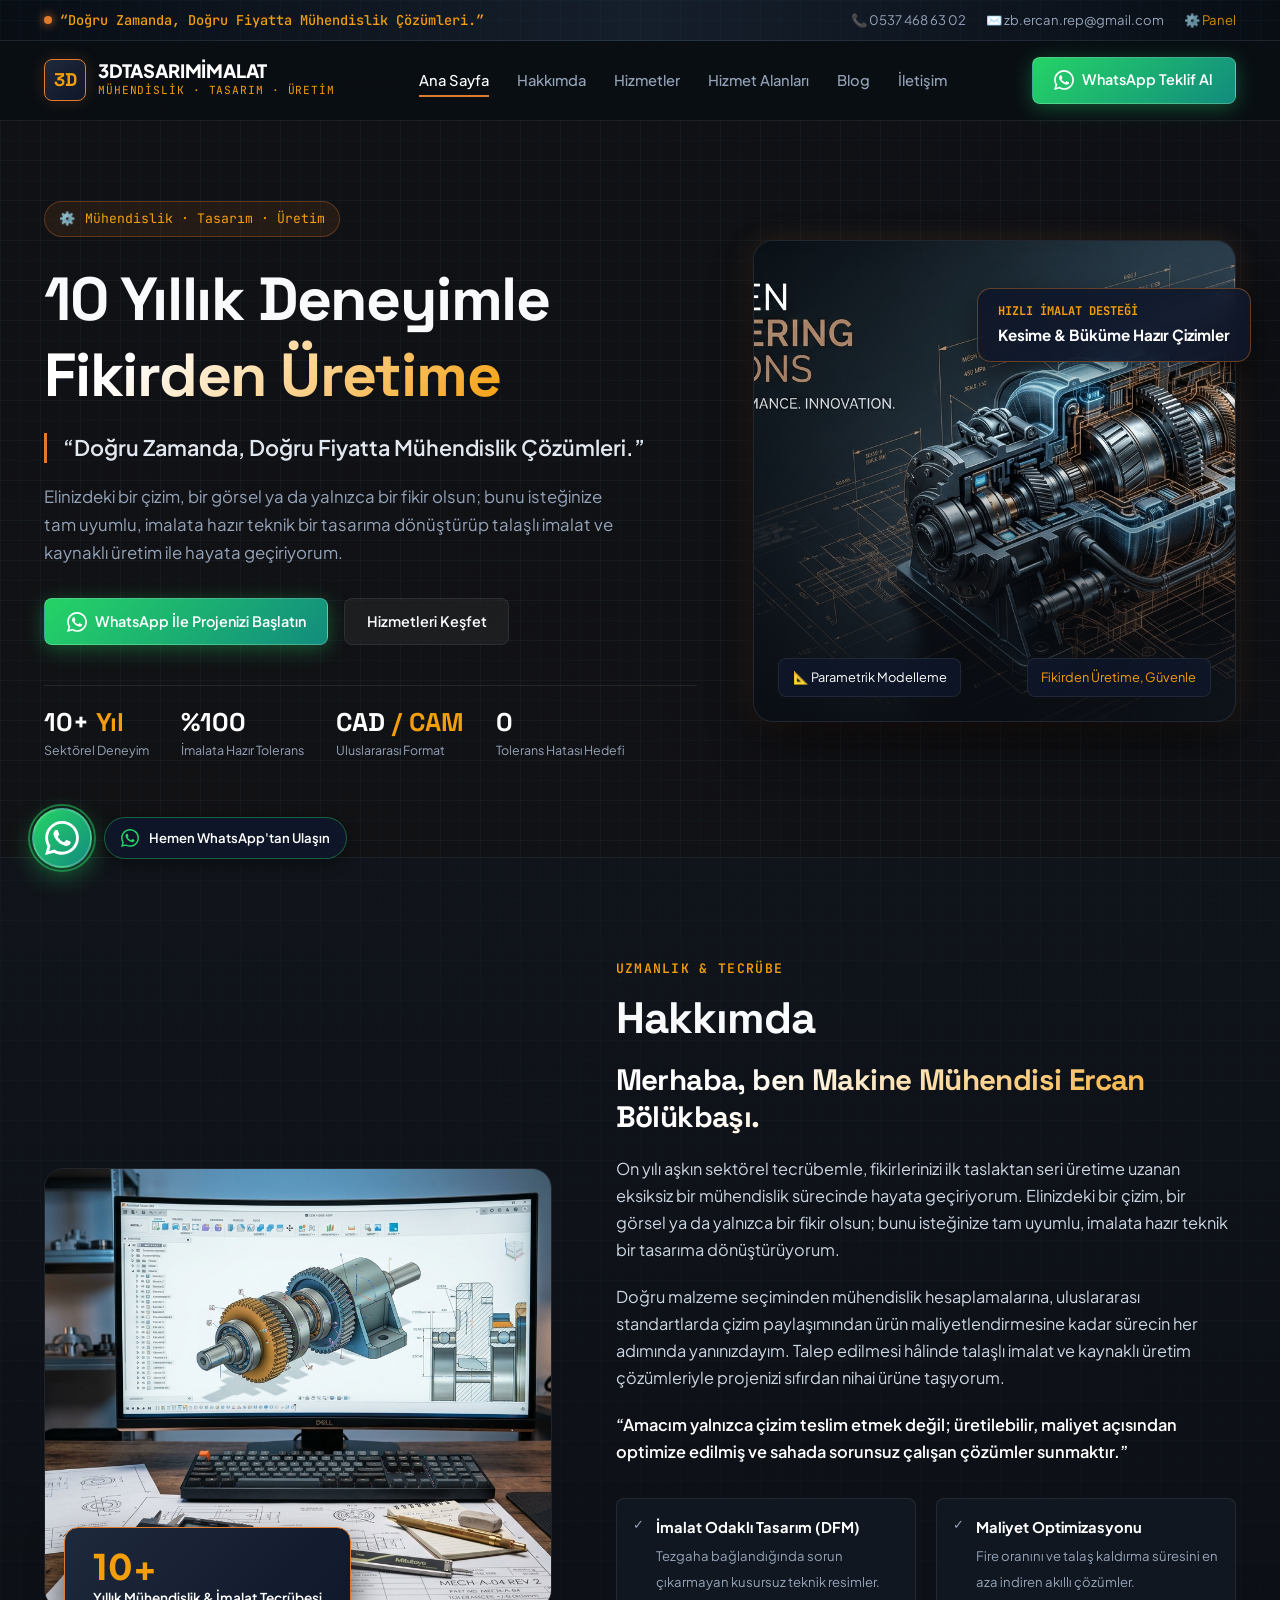
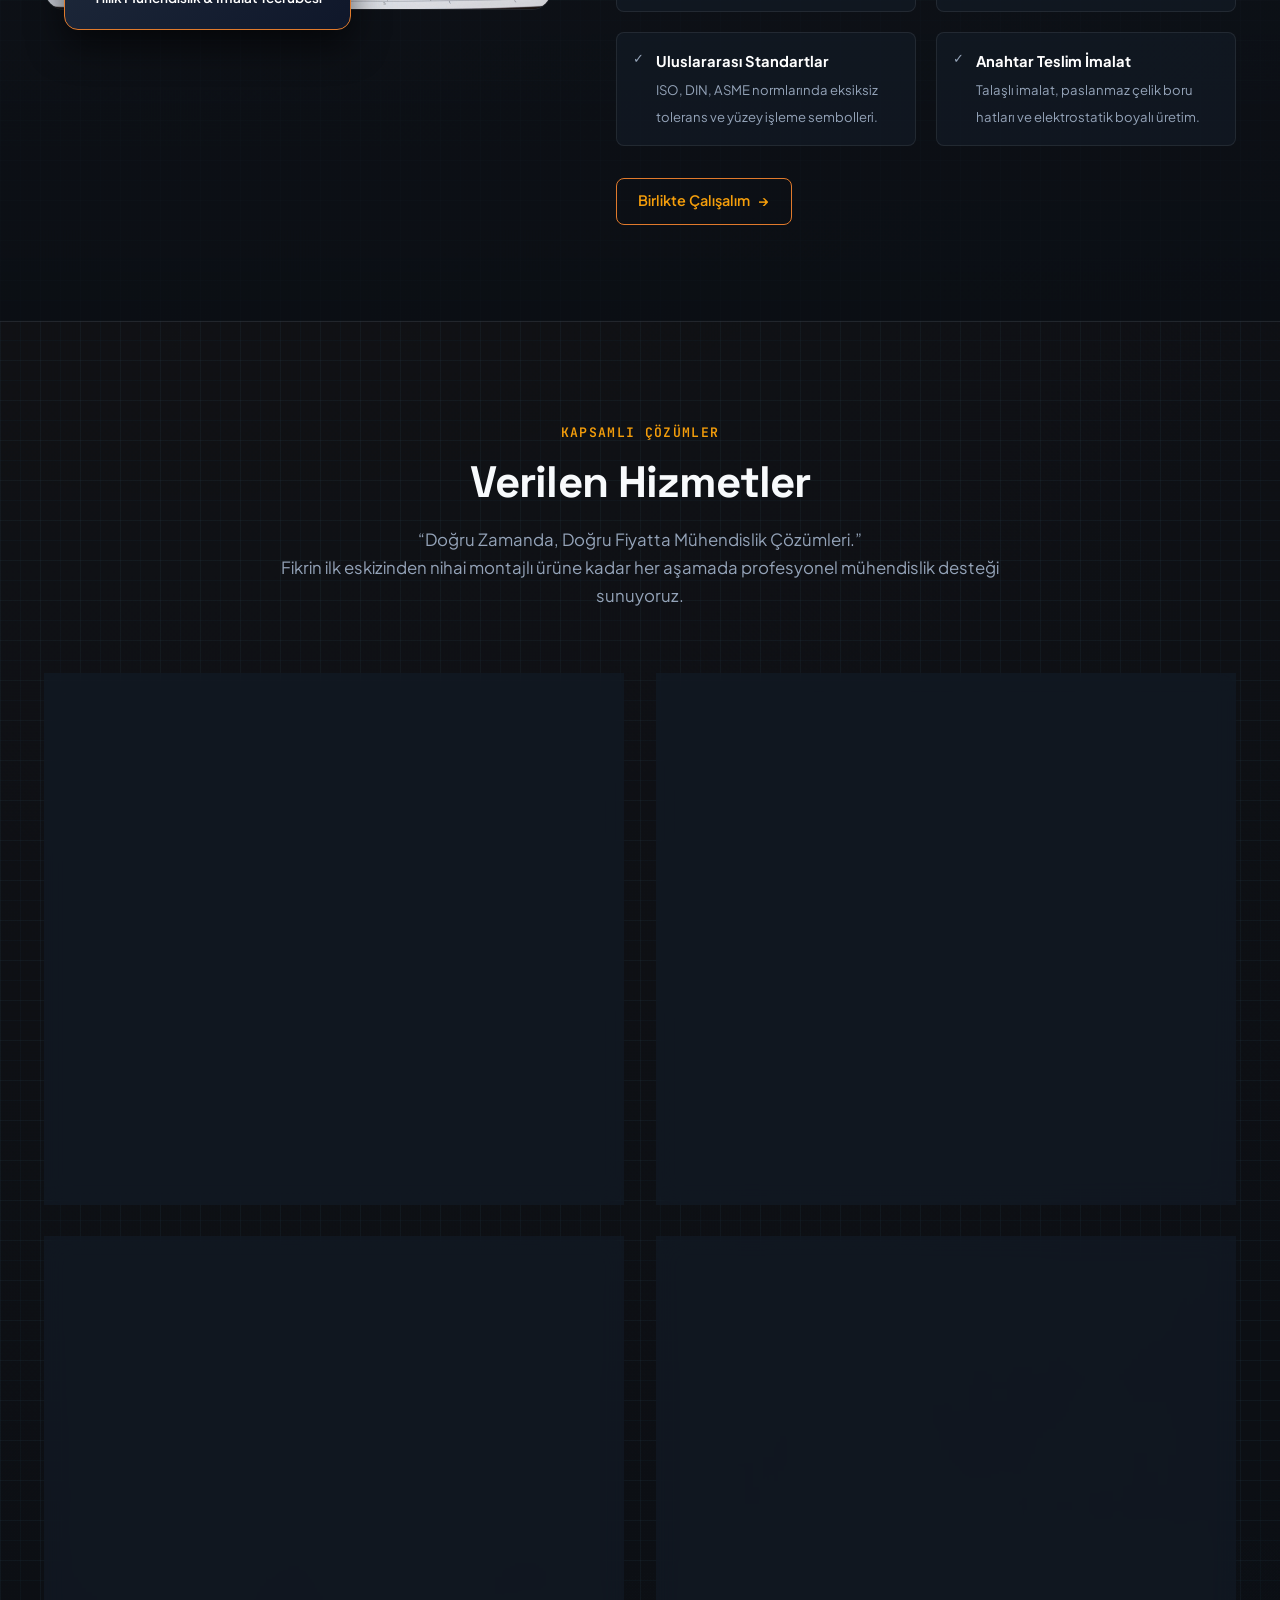
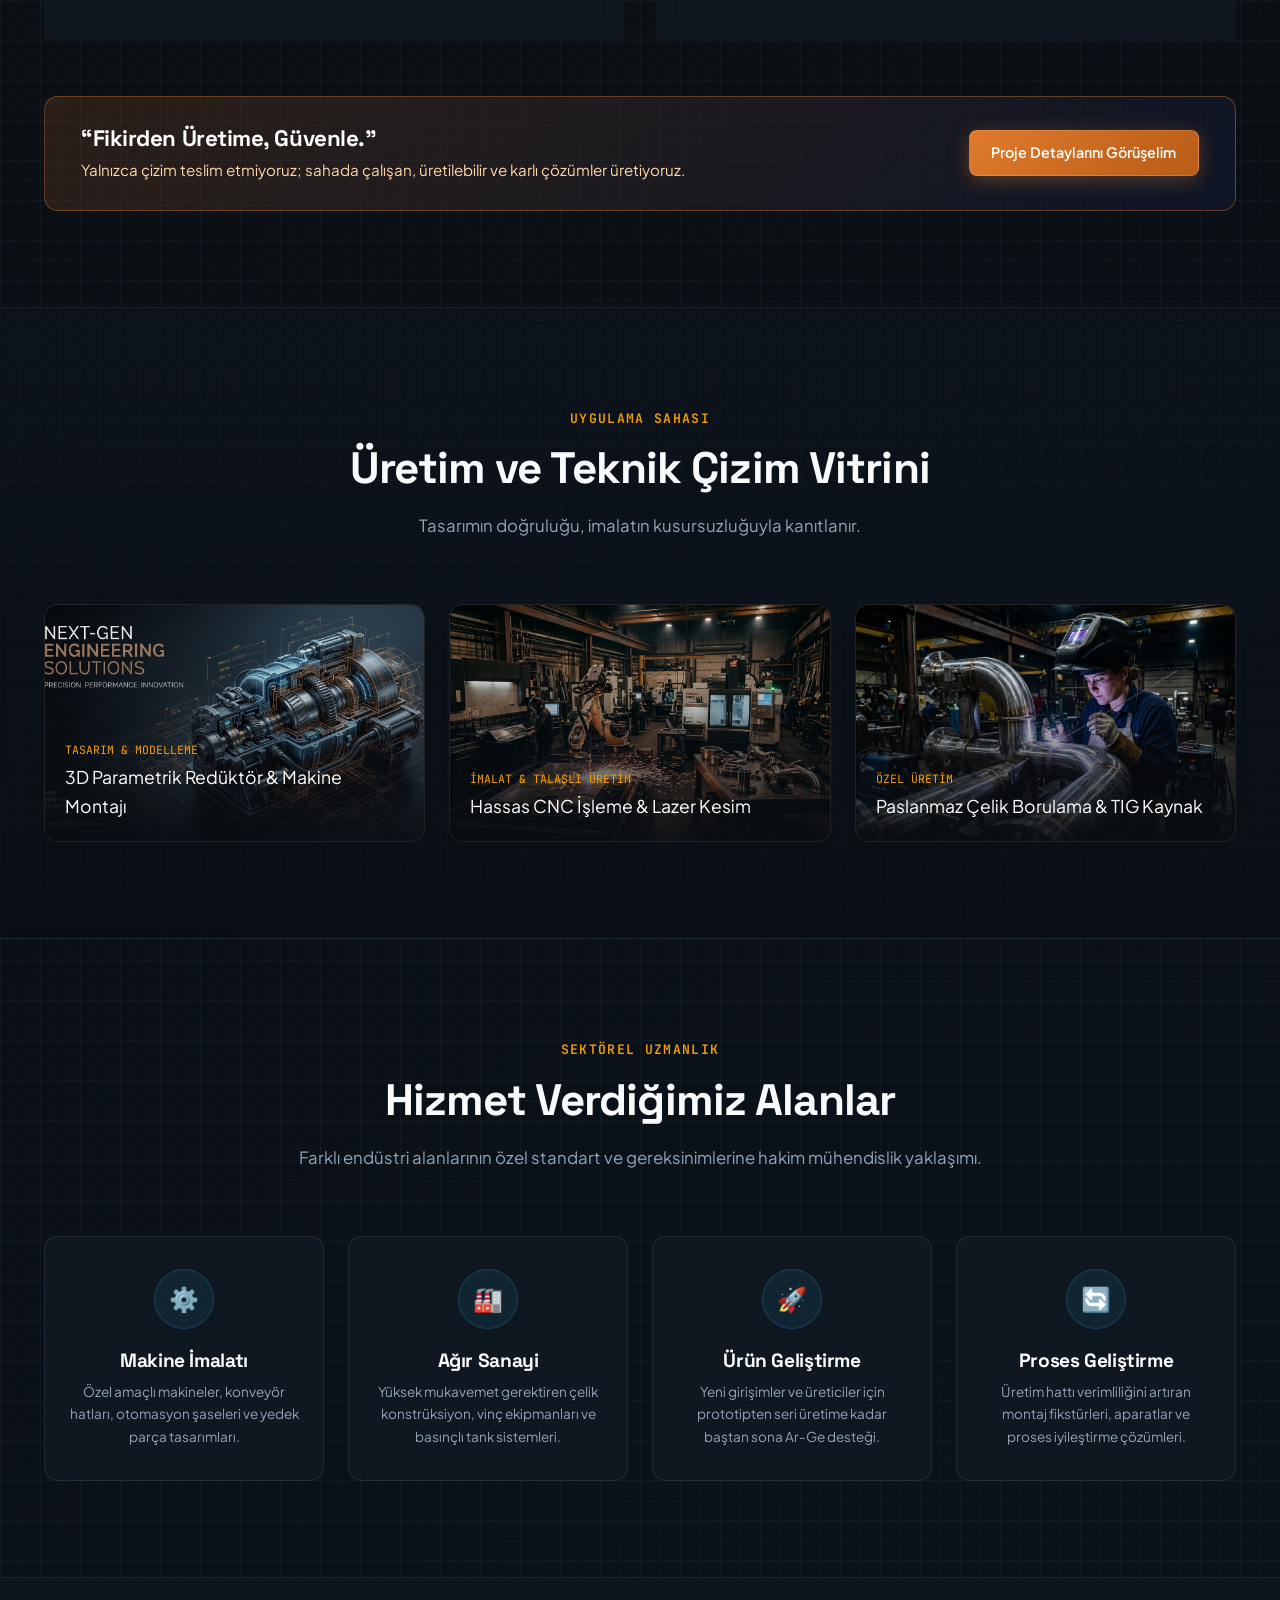
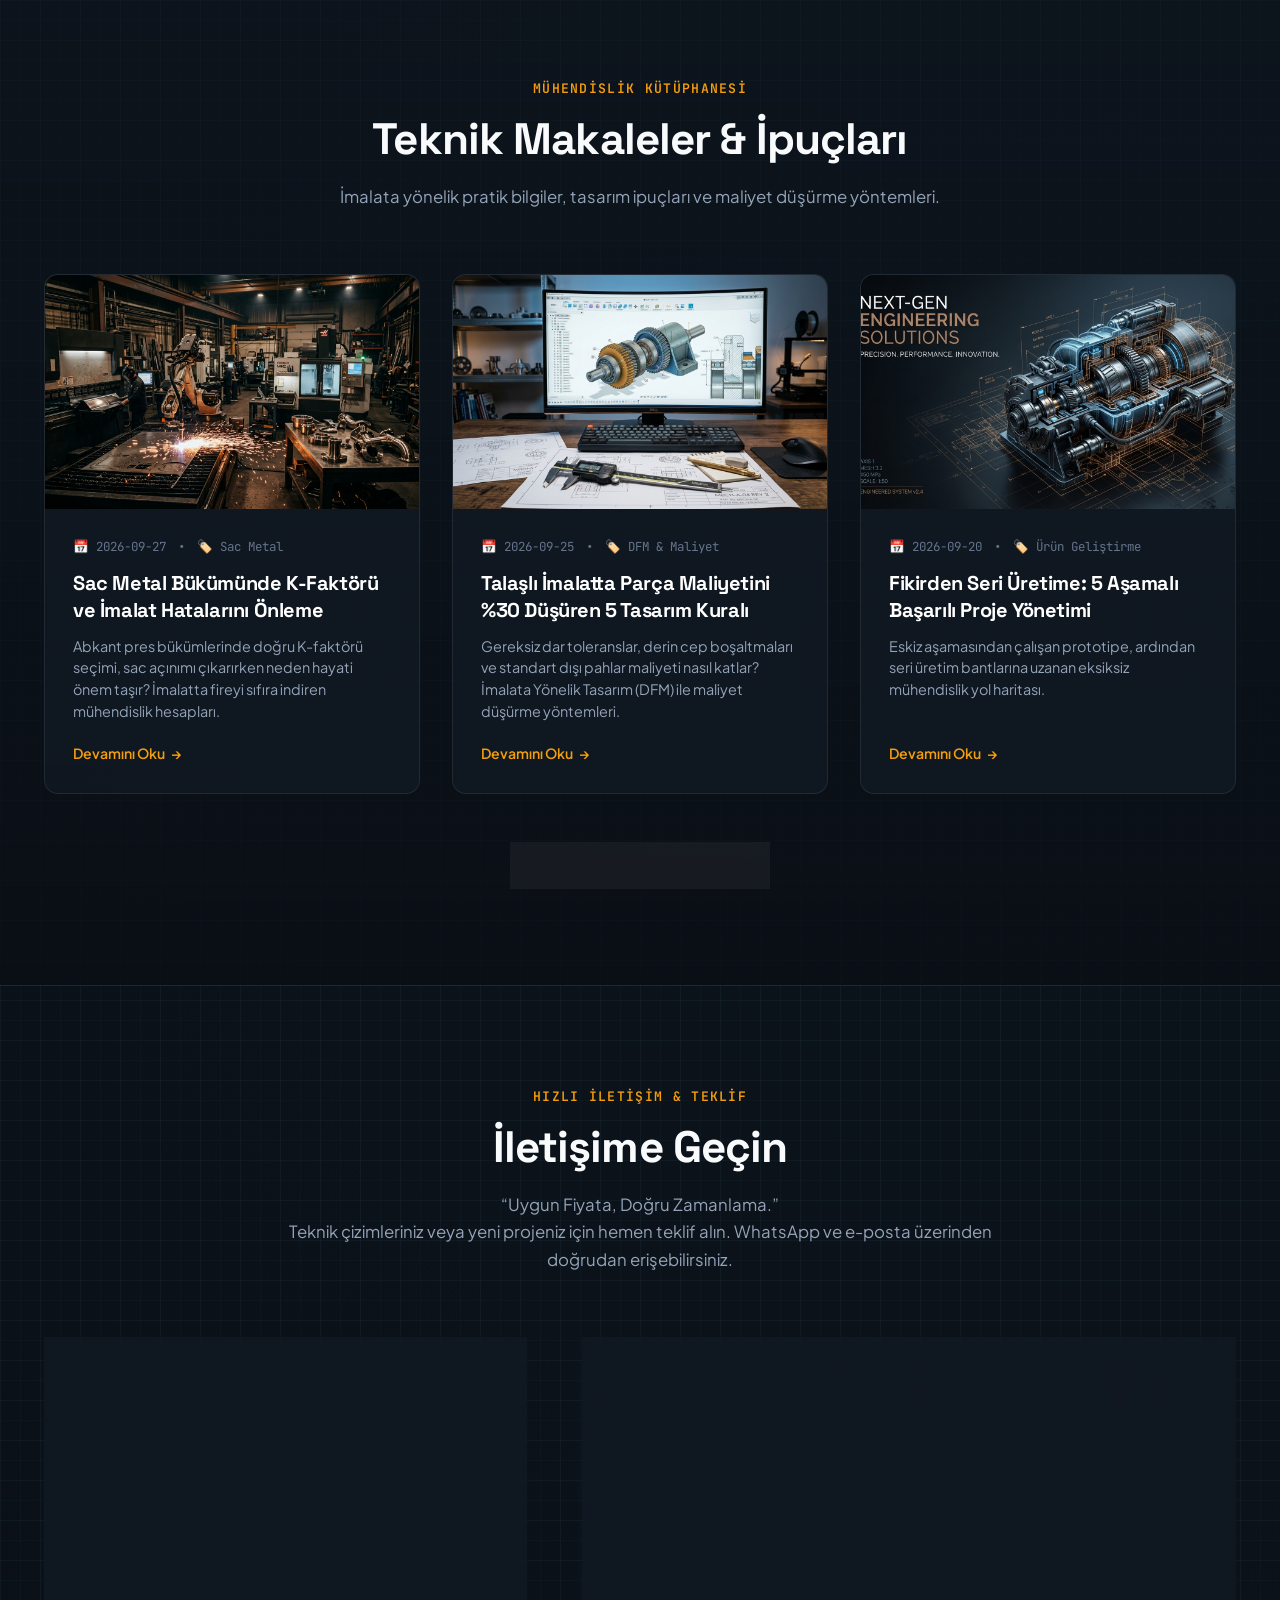
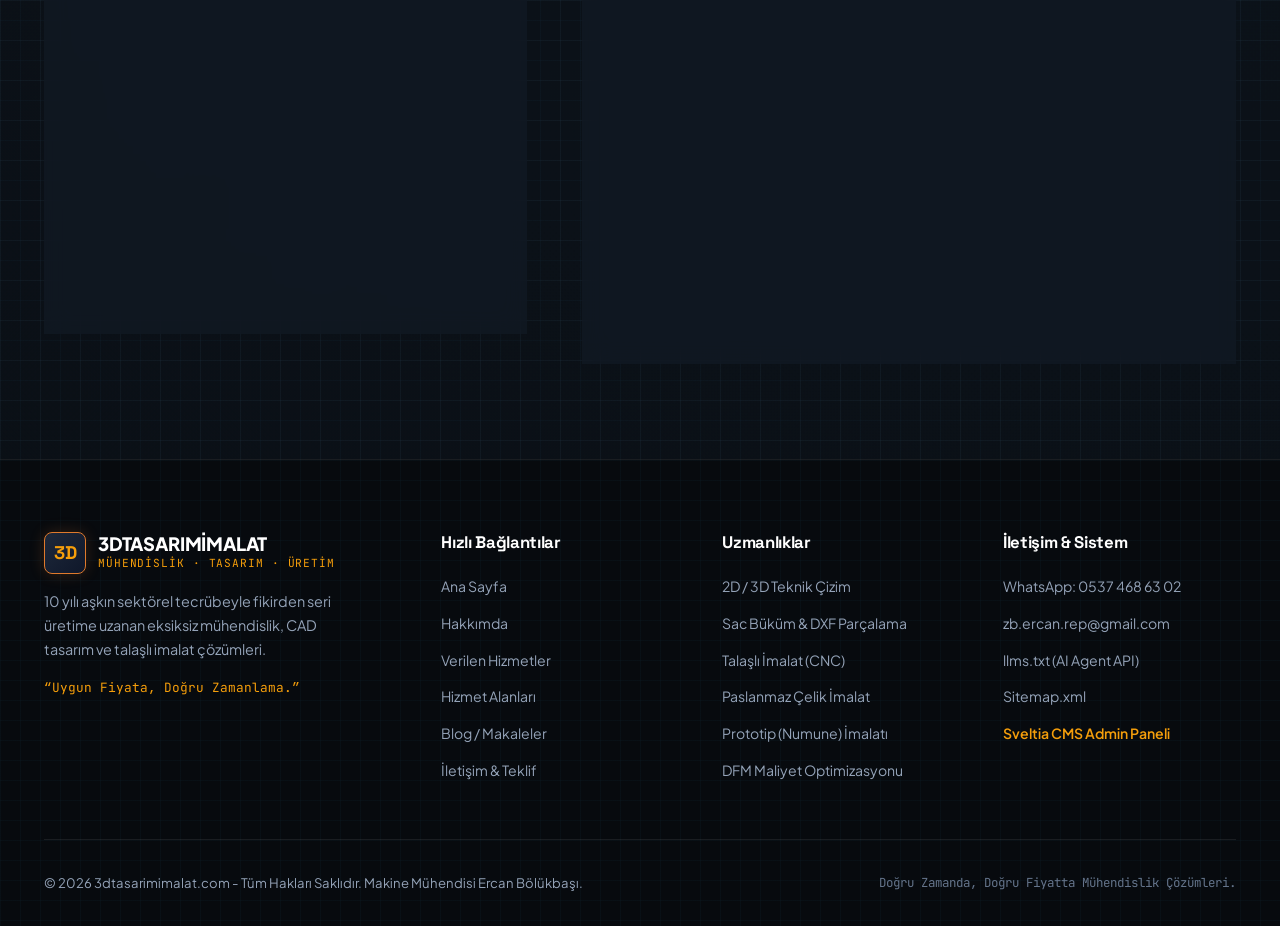
==== commit c3e3756c: "style: apply official WhatsApp branding, green button styling and SVG logos across all pages" ====
--- a/index.html
+++ b/index.html
@@ -122,9 +122,9 @@
       </ul>
 
       <div class="nav-actions">
-        <a href="https://wa.me/905374686302?text=Merhaba%20Ercan%20Bey,%20projemiz%20i%C3%A7in%20teklif%20almak%20istiyoruz." target="_blank" rel="noopener" class="btn btn-primary" id="navWhatsAppBtn">
+        <a href="https://wa.me/905374686302?text=Merhaba%20Ercan%20Bey,%20projemiz%20i%C3%A7in%20teklif%20almak%20istiyoruz." target="_blank" rel="noopener" class="btn btn-whatsapp" id="navWhatsAppBtn">
+          <svg width="20" height="20" viewBox="0 0 24 24" fill="currentColor"><path d="M.057 24l1.687-6.163c-1.041-1.804-1.588-3.849-1.587-5.946.003-6.556 5.338-11.891 11.893-11.891 3.181.001 6.167 1.24 8.413 3.488 2.245 2.248 3.481 5.236 3.48 8.414-.003 6.557-5.338 11.892-11.893 11.892-1.99-.001-3.951-.5-5.688-1.448l-6.305 1.654zm6.597-3.807c1.676.995 3.276 1.591 5.392 1.592 5.448 0 9.886-4.434 9.889-9.885.002-5.462-4.415-9.89-9.881-9.892-5.452 0-9.887 4.434-9.889 9.884-.001 2.225.651 3.891 1.746 5.634l-.999 3.648 3.742-.981zm11.387-5.464c-.074-.124-.272-.198-.57-.347-.297-.149-1.758-.868-2.031-.967-.272-.099-.47-.149-.669.149-.198.297-.768.967-.941 1.165-.173.198-.347.223-.644.074-.297-.149-1.255-.462-2.39-1.475-.883-.788-1.48-1.761-1.653-2.059-.173-.297-.018-.458.13-.606.134-.133.297-.347.446-.521.151-.172.2-.296.3-.495.099-.198.05-.372-.025-.521-.075-.148-.669-1.611-.916-2.206-.242-.579-.487-.501-.669-.51l-.57-.01c-.198 0-.52.074-.792.372s-1.04 1.016-1.04 2.479 1.065 2.876 1.213 3.074c.149.198 2.095 3.2 5.076 4.487.709.306 1.263.489 1.694.626.712.226 1.36.194 1.872.118.571-.085 1.758-.719 2.006-1.413.248-.695.248-1.29.173-1.414z"/></svg>
           <span>WhatsApp Teklif Al</span>
-          <span>→</span>
         </a>
         <button class="mobile-toggle" id="mobileToggle" aria-label="Menüyü Aç/Kapat" aria-expanded="false">
           ☰
@@ -153,8 +153,9 @@
             Elinizdeki bir çizim, bir görsel ya da yalnızca bir fikir olsun; bunu isteğinize tam uyumlu, imalata hazır teknik bir tasarıma dönüştürüp talaşlı imalat ve kaynaklı üretim ile hayata geçiriyorum.
           </p>
           <div class="hero-cta-group">
-            <a href="https://wa.me/905374686302?text=Merhaba,%20teknik%20%C3%A7izim%20ve%20imalat%20hizmetinizle%20ilgili%20g%C3%B6r%C3%BC%C5%9Fmek%20istiyorum." target="_blank" rel="noopener" class="btn btn-primary">
-              <span>💬 WhatsApp İle Projenizi Başlatın</span>
+            <a href="https://wa.me/905374686302?text=Merhaba,%20teknik%20%C3%A7izim%20ve%20imalat%20hizmetinizle%20ilgili%20g%C3%B6r%C3%BC%C5%9Fmek%20istiyorum." target="_blank" rel="noopener" class="btn btn-whatsapp">
+              <svg width="22" height="22" viewBox="0 0 24 24" fill="currentColor"><path d="M.057 24l1.687-6.163c-1.041-1.804-1.588-3.849-1.587-5.946.003-6.556 5.338-11.891 11.893-11.891 3.181.001 6.167 1.24 8.413 3.488 2.245 2.248 3.481 5.236 3.48 8.414-.003 6.557-5.338 11.892-11.893 11.892-1.99-.001-3.951-.5-5.688-1.448l-6.305 1.654zm6.597-3.807c1.676.995 3.276 1.591 5.392 1.592 5.448 0 9.886-4.434 9.889-9.885.002-5.462-4.415-9.89-9.881-9.892-5.452 0-9.887 4.434-9.889 9.884-.001 2.225.651 3.891 1.746 5.634l-.999 3.648 3.742-.981zm11.387-5.464c-.074-.124-.272-.198-.57-.347-.297-.149-1.758-.868-2.031-.967-.272-.099-.47-.149-.669.149-.198.297-.768.967-.941 1.165-.173.198-.347.223-.644.074-.297-.149-1.255-.462-2.39-1.475-.883-.788-1.48-1.761-1.653-2.059-.173-.297-.018-.458.13-.606.134-.133.297-.347.446-.521.151-.172.2-.296.3-.495.099-.198.05-.372-.025-.521-.075-.148-.669-1.611-.916-2.206-.242-.579-.487-.501-.669-.51l-.57-.01c-.198 0-.52.074-.792.372s-1.04 1.016-1.04 2.479 1.065 2.876 1.213 3.074c.149.198 2.095 3.2 5.076 4.487.709.306 1.263.489 1.694.626.712.226 1.36.194 1.872.118.571-.085 1.758-.719 2.006-1.413.248-.695.248-1.29.173-1.414z"/></svg>
+              <span>WhatsApp İle Projenizi Başlatın</span>
             </a>
             <a href="#hizmetler" class="btn btn-secondary">
               <span>Hizmetleri Keşfet</span>
@@ -601,7 +602,9 @@
           <div class="contact-detail-list">
             <!-- WhatsApp -->
             <a href="https://wa.me/905374686302?text=Merhaba%20Ercan%20Bey,%20projemiz%20i%C3%A7in%20bilgi%20almak%20istiyoruz." target="_blank" rel="noopener" class="contact-detail-item">
-              <div class="contact-icon-bubble whatsapp">💬</div>
+              <div class="contact-icon-bubble whatsapp">
+                <svg width="26" height="26" viewBox="0 0 24 24" fill="#25d366"><path d="M.057 24l1.687-6.163c-1.041-1.804-1.588-3.849-1.587-5.946.003-6.556 5.338-11.891 11.893-11.891 3.181.001 6.167 1.24 8.413 3.488 2.245 2.248 3.481 5.236 3.48 8.414-.003 6.557-5.338 11.892-11.893 11.892-1.99-.001-3.951-.5-5.688-1.448l-6.305 1.654zm6.597-3.807c1.676.995 3.276 1.591 5.392 1.592 5.448 0 9.886-4.434 9.889-9.885.002-5.462-4.415-9.89-9.881-9.892-5.452 0-9.887 4.434-9.889 9.884-.001 2.225.651 3.891 1.746 5.634l-.999 3.648 3.742-.981zm11.387-5.464c-.074-.124-.272-.198-.57-.347-.297-.149-1.758-.868-2.031-.967-.272-.099-.47-.149-.669.149-.198.297-.768.967-.941 1.165-.173.198-.347.223-.644.074-.297-.149-1.255-.462-2.39-1.475-.883-.788-1.48-1.761-1.653-2.059-.173-.297-.018-.458.13-.606.134-.133.297-.347.446-.521.151-.172.2-.296.3-.495.099-.198.05-.372-.025-.521-.075-.148-.669-1.611-.916-2.206-.242-.579-.487-.501-.669-.51l-.57-.01c-.198 0-.52.074-.792.372s-1.04 1.016-1.04 2.479 1.065 2.876 1.213 3.074c.149.198 2.095 3.2 5.076 4.487.709.306 1.263.489 1.694.626.712.226 1.36.194 1.872.118.571-.085 1.758-.719 2.006-1.413.248-.695.248-1.29.173-1.414z"/></svg>
+              </div>
               <div>
                 <span class="contact-detail-label">WhatsApp Hattı (Hemen Yanıt)</span>
                 <span class="contact-detail-value">0537 468 63 02</span>
@@ -680,9 +683,9 @@
               <textarea id="formMessage" class="form-control" rows="4" placeholder="Parça ölçüleri, malzeme cinsi, adet veya çizim durumu hakkında bilgi veriniz..." required></textarea>
             </div>
 
-            <button type="submit" class="btn btn-primary" style="width: 100%; padding: 0.9rem;">
-              <span>💬 WhatsApp İle Teklif Talebini Gönder</span>
-              <span>→</span>
+            <button type="submit" class="btn btn-whatsapp" style="width: 100%; padding: 0.9rem;">
+              <svg width="22" height="22" viewBox="0 0 24 24" fill="currentColor"><path d="M.057 24l1.687-6.163c-1.041-1.804-1.588-3.849-1.587-5.946.003-6.556 5.338-11.891 11.893-11.891 3.181.001 6.167 1.24 8.413 3.488 2.245 2.248 3.481 5.236 3.48 8.414-.003 6.557-5.338 11.892-11.893 11.892-1.99-.001-3.951-.5-5.688-1.448l-6.305 1.654zm6.597-3.807c1.676.995 3.276 1.591 5.392 1.592 5.448 0 9.886-4.434 9.889-9.885.002-5.462-4.415-9.89-9.881-9.892-5.452 0-9.887 4.434-9.889 9.884-.001 2.225.651 3.891 1.746 5.634l-.999 3.648 3.742-.981zm11.387-5.464c-.074-.124-.272-.198-.57-.347-.297-.149-1.758-.868-2.031-.967-.272-.099-.47-.149-.669.149-.198.297-.768.967-.941 1.165-.173.198-.347.223-.644.074-.297-.149-1.255-.462-2.39-1.475-.883-.788-1.48-1.761-1.653-2.059-.173-.297-.018-.458.13-.606.134-.133.297-.347.446-.521.151-.172.2-.296.3-.495.099-.198.05-.372-.025-.521-.075-.148-.669-1.611-.916-2.206-.242-.579-.487-.501-.669-.51l-.57-.01c-.198 0-.52.074-.792.372s-1.04 1.016-1.04 2.479 1.065 2.876 1.213 3.074c.149.198 2.095 3.2 5.076 4.487.709.306 1.263.489 1.694.626.712.226 1.36.194 1.872.118.571-.085 1.758-.719 2.006-1.413.248-.695.248-1.29.173-1.414z"/></svg>
+              <span>WhatsApp İle Teklif Talebini Gönder</span>
             </button>
             <div id="formStatus" style="display: none;"></div>
           </form>
@@ -691,7 +694,7 @@
     </div>
   </section>
 
-  <!-- 10. SOL ALTTA SABİT WHATSAPP İKONU (Kullanıcının Özel İsteği: sol altta whatsap iconu koy) -->
+  <!-- 10. SOL ALTTA SABİT WHATSAPP İKONU -->
   <aside class="sticky-whatsapp-left" aria-label="WhatsApp Canlı İletişim">
     <a href="https://wa.me/905374686302?text=Merhaba%20Ercan%20Bey,%20web%20sitenizden%20ula%C5%9F%C4%B1yorum.%20Projemiz%20i%C3%A7in%20teklif%20ve%20bilgi%20almak%20istiyorum." 
        target="_blank" 
@@ -699,13 +702,13 @@
        class="whatsapp-float-btn" 
        id="stickyWhatsAppLeft"
        title="WhatsApp'tan Hemen Yazın">
-      💬
+      <svg width="34" height="34" viewBox="0 0 24 24" fill="#ffffff"><path d="M.057 24l1.687-6.163c-1.041-1.804-1.588-3.849-1.587-5.946.003-6.556 5.338-11.891 11.893-11.891 3.181.001 6.167 1.24 8.413 3.488 2.245 2.248 3.481 5.236 3.48 8.414-.003 6.557-5.338 11.892-11.893 11.892-1.99-.001-3.951-.5-5.688-1.448l-6.305 1.654zm6.597-3.807c1.676.995 3.276 1.591 5.392 1.592 5.448 0 9.886-4.434 9.889-9.885.002-5.462-4.415-9.89-9.881-9.892-5.452 0-9.887 4.434-9.889 9.884-.001 2.225.651 3.891 1.746 5.634l-.999 3.648 3.742-.981zm11.387-5.464c-.074-.124-.272-.198-.57-.347-.297-.149-1.758-.868-2.031-.967-.272-.099-.47-.149-.669.149-.198.297-.768.967-.941 1.165-.173.198-.347.223-.644.074-.297-.149-1.255-.462-2.39-1.475-.883-.788-1.48-1.761-1.653-2.059-.173-.297-.018-.458.13-.606.134-.133.297-.347.446-.521.151-.172.2-.296.3-.495.099-.198.05-.372-.025-.521-.075-.148-.669-1.611-.916-2.206-.242-.579-.487-.501-.669-.51l-.57-.01c-.198 0-.52.074-.792.372s-1.04 1.016-1.04 2.479 1.065 2.876 1.213 3.074c.149.198 2.095 3.2 5.076 4.487.709.306 1.263.489 1.694.626.712.226 1.36.194 1.872.118.571-.085 1.758-.719 2.006-1.413.248-.695.248-1.29.173-1.414z"/></svg>
     </a>
     <a href="https://wa.me/905374686302?text=Merhaba%20Ercan%20Bey,%20web%20sitenizden%20ula%C5%9F%C4%B1yorum.%20Projemiz%20i%C3%A7in%20teklif%20ve%20bilgi%20almak%20istiyorum."
        target="_blank"
        rel="noopener"
        class="whatsapp-float-badge">
-      <span class="status-dot"></span>
+      <svg width="18" height="18" viewBox="0 0 24 24" fill="#25d366" style="margin-right: 2px;"><path d="M.057 24l1.687-6.163c-1.041-1.804-1.588-3.849-1.587-5.946.003-6.556 5.338-11.891 11.893-11.891 3.181.001 6.167 1.24 8.413 3.488 2.245 2.248 3.481 5.236 3.48 8.414-.003 6.557-5.338 11.892-11.893 11.892-1.99-.001-3.951-.5-5.688-1.448l-6.305 1.654zm6.597-3.807c1.676.995 3.276 1.591 5.392 1.592 5.448 0 9.886-4.434 9.889-9.885.002-5.462-4.415-9.89-9.881-9.892-5.452 0-9.887 4.434-9.889 9.884-.001 2.225.651 3.891 1.746 5.634l-.999 3.648 3.742-.981zm11.387-5.464c-.074-.124-.272-.198-.57-.347-.297-.149-1.758-.868-2.031-.967-.272-.099-.47-.149-.669.149-.198.297-.768.967-.941 1.165-.173.198-.347.223-.644.074-.297-.149-1.255-.462-2.39-1.475-.883-.788-1.48-1.761-1.653-2.059-.173-.297-.018-.458.13-.606.134-.133.297-.347.446-.521.151-.172.2-.296.3-.495.099-.198.05-.372-.025-.521-.075-.148-.669-1.611-.916-2.206-.242-.579-.487-.501-.669-.51l-.57-.01c-.198 0-.52.074-.792.372s-1.04 1.016-1.04 2.479 1.065 2.876 1.213 3.074c.149.198 2.095 3.2 5.076 4.487.709.306 1.263.489 1.694.626.712.226 1.36.194 1.872.118.571-.085 1.758-.719 2.006-1.413.248-.695.248-1.29.173-1.414z"/></svg>
       <span>Hemen WhatsApp'tan Ulaşın</span>
     </a>
   </aside>
--- a/assets/css/style.css
+++ b/assets/css/style.css
@@ -316,6 +316,27 @@
   color: #fff;
 }
 
+.btn-whatsapp {
+  background: linear-gradient(135deg, #25d366, #128c7e);
+  color: #fff !important;
+  box-shadow: 0 4px 20px rgba(37, 211, 102, 0.35);
+  border-color: rgba(255, 255, 255, 0.2);
+}
+
+.btn-whatsapp:hover {
+  background: linear-gradient(135deg, #2fe572, #25d366);
+  transform: translateY(-2px);
+  box-shadow: 0 6px 25px rgba(37, 211, 102, 0.55);
+  color: #fff !important;
+}
+
+.btn-whatsapp svg {
+  width: 20px;
+  height: 20px;
+  fill: currentColor;
+  flex-shrink: 0;
+}
+
 .btn-secondary {
   background: rgba(255, 255, 255, 0.05);
   color: var(--text-primary);
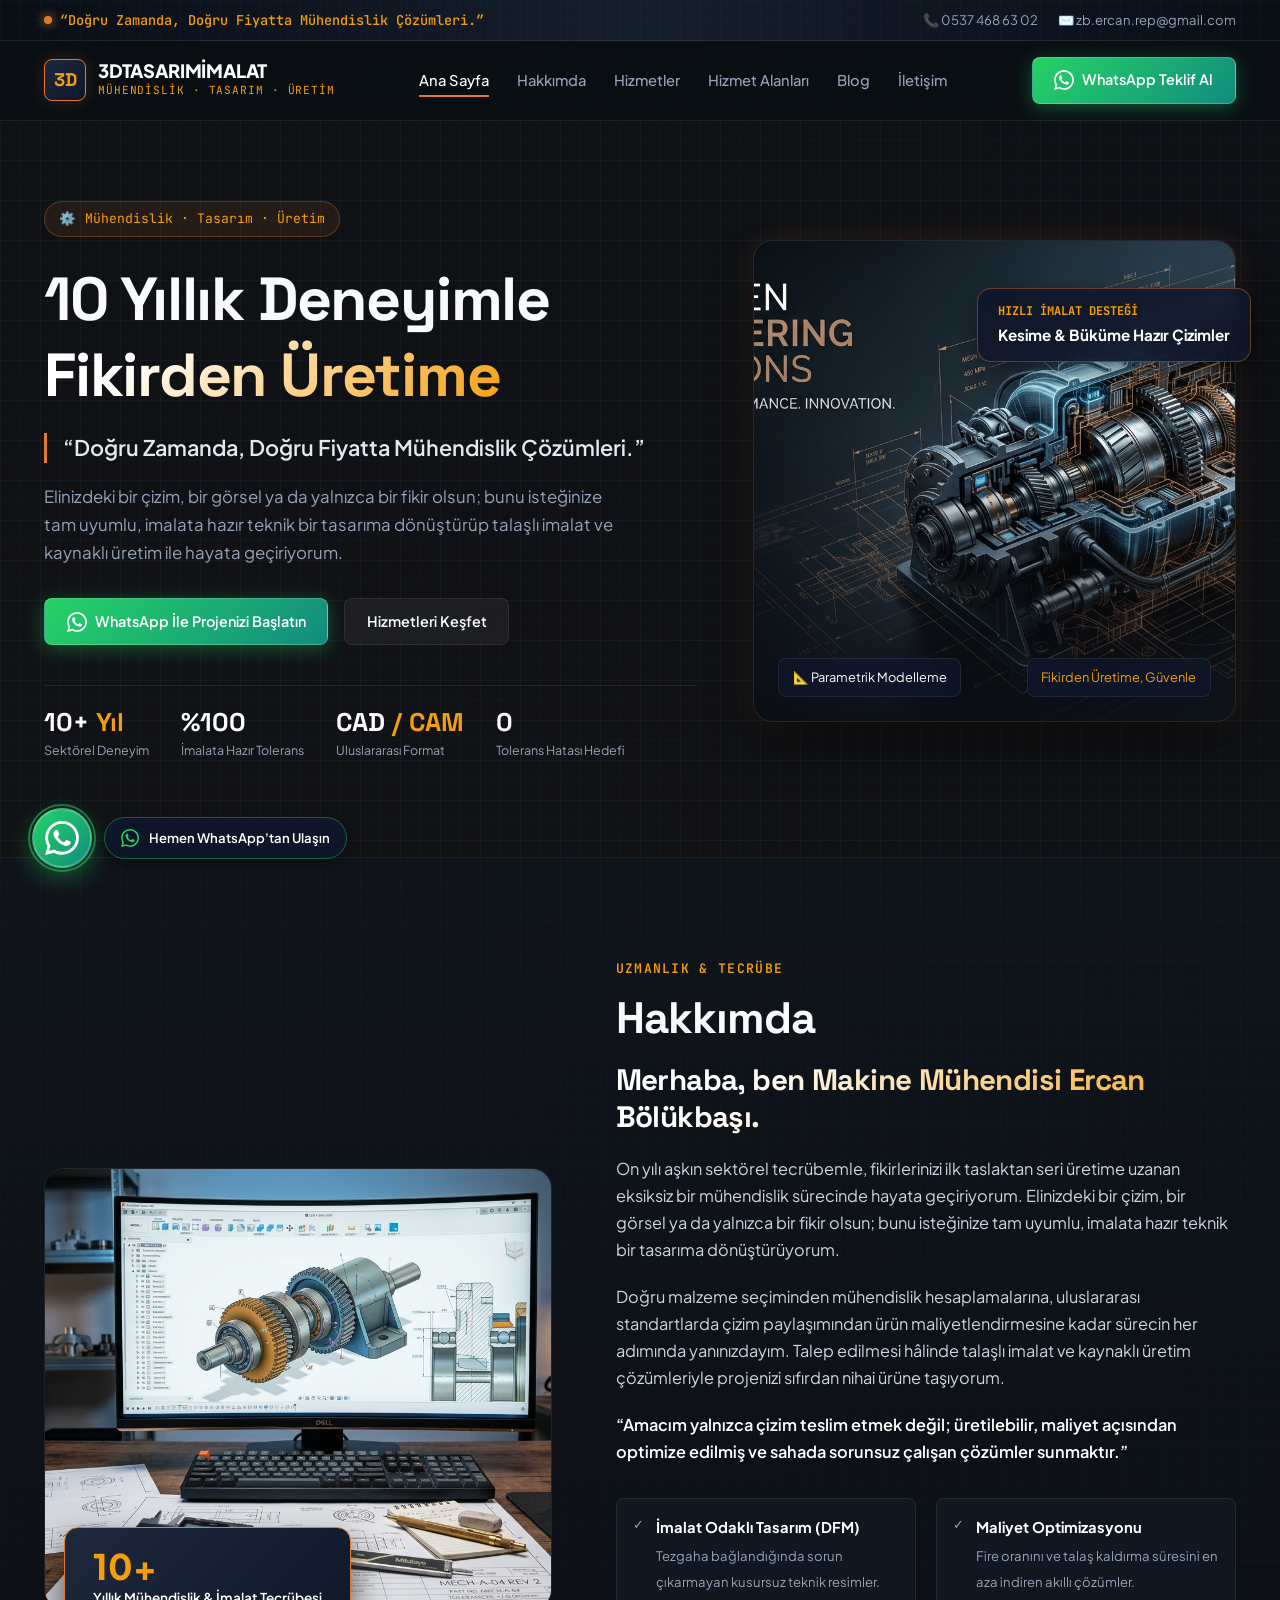
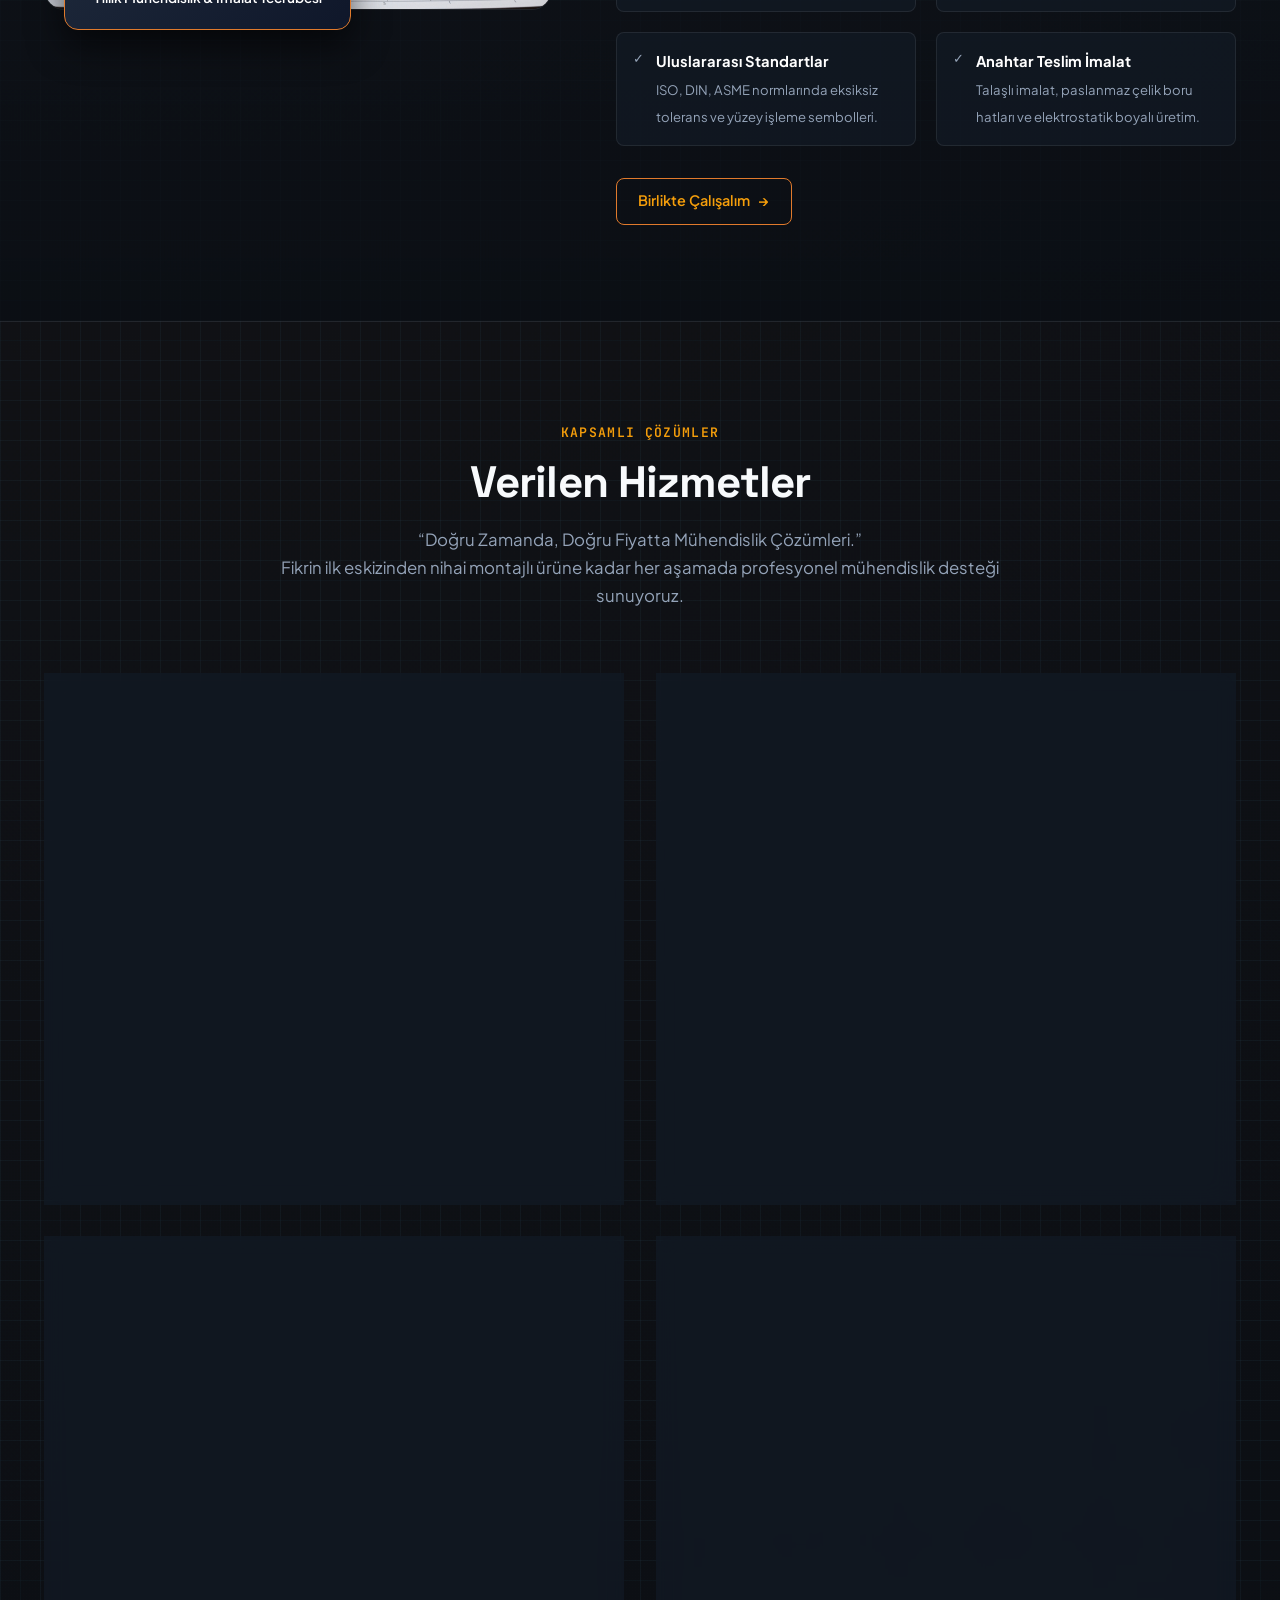
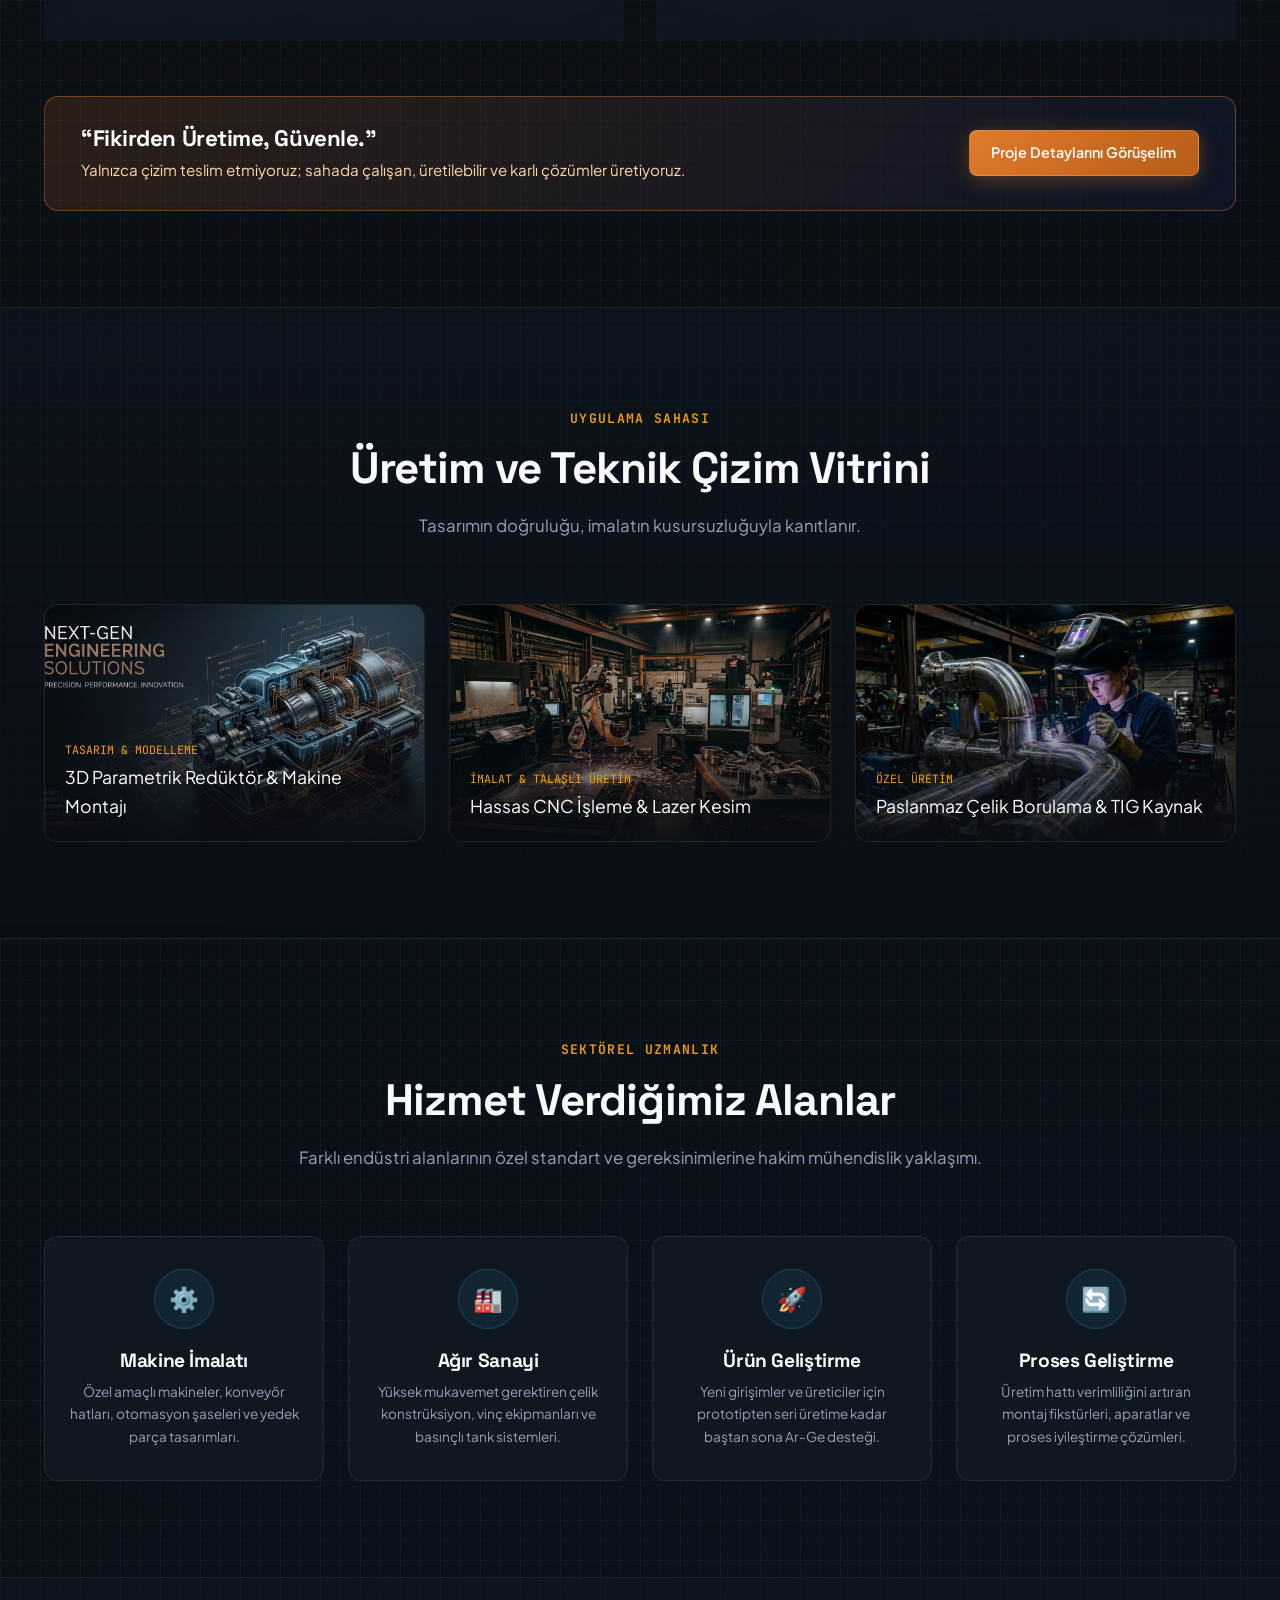
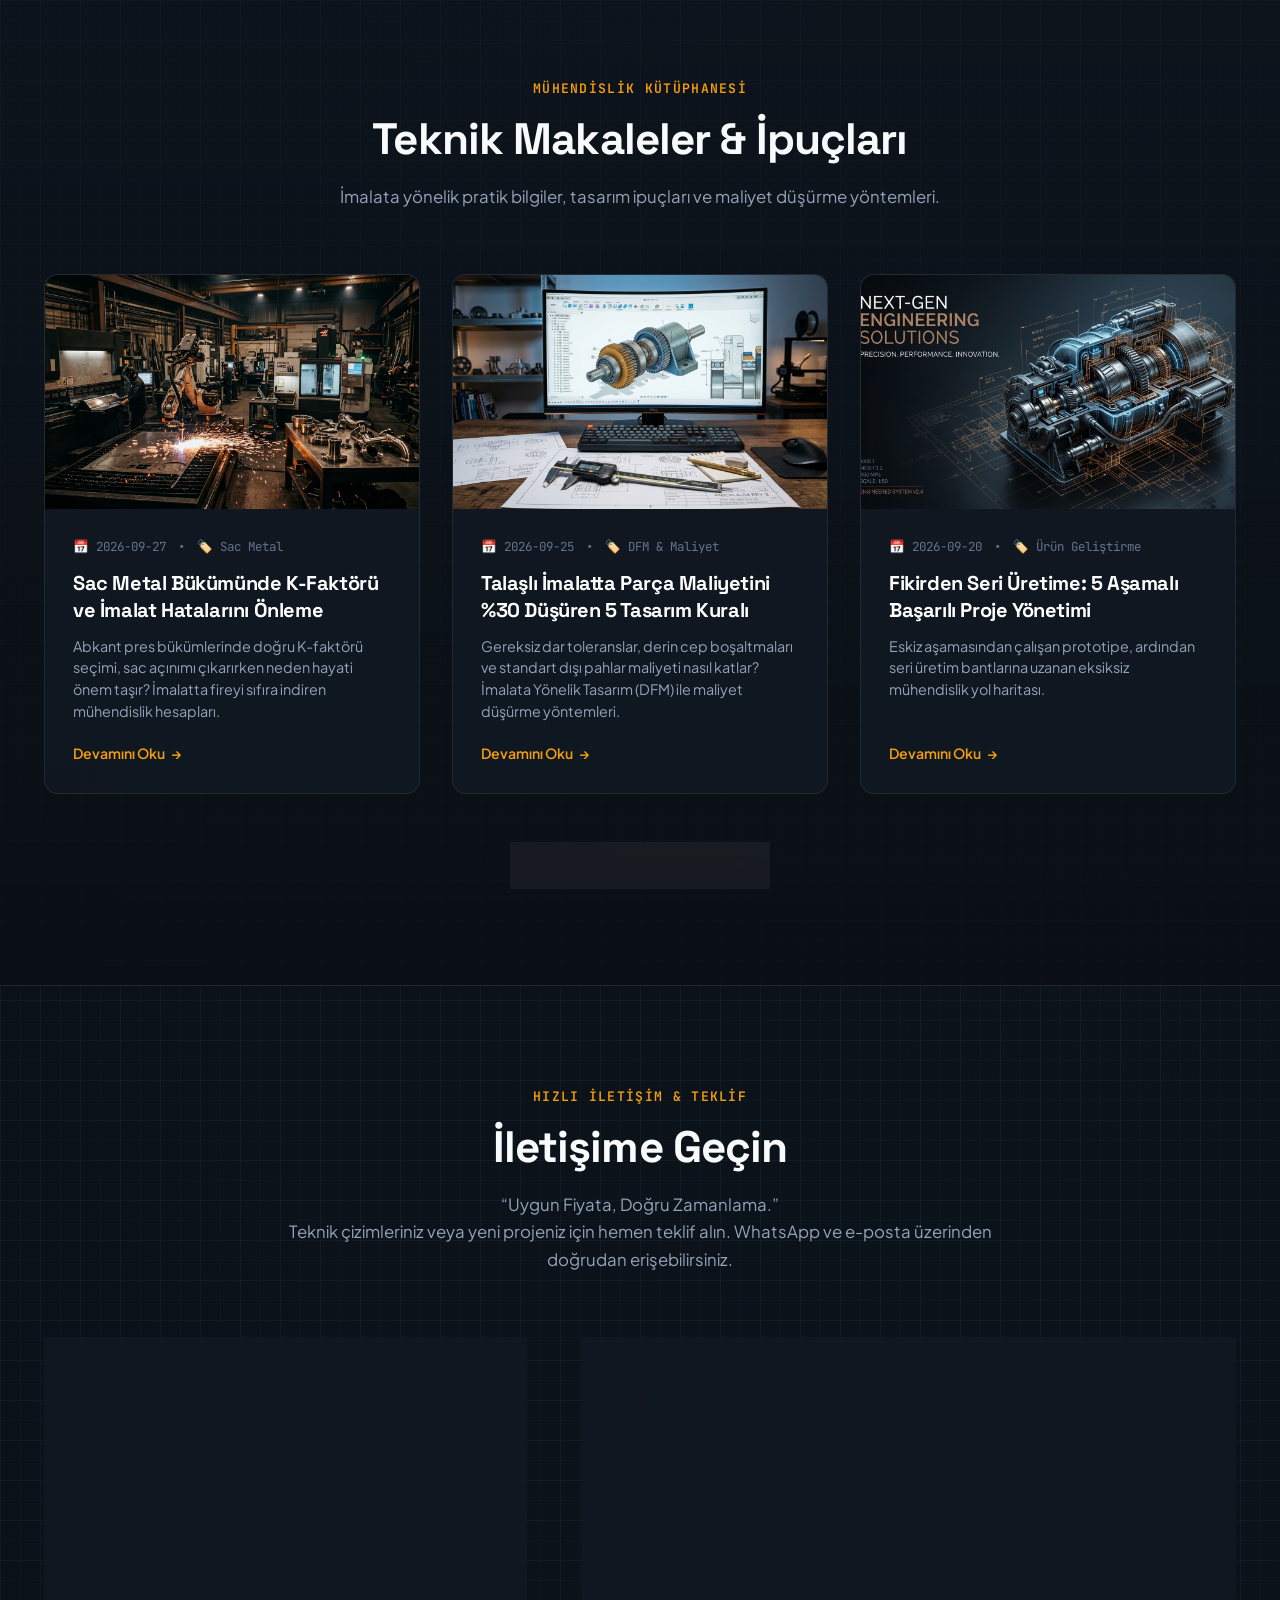
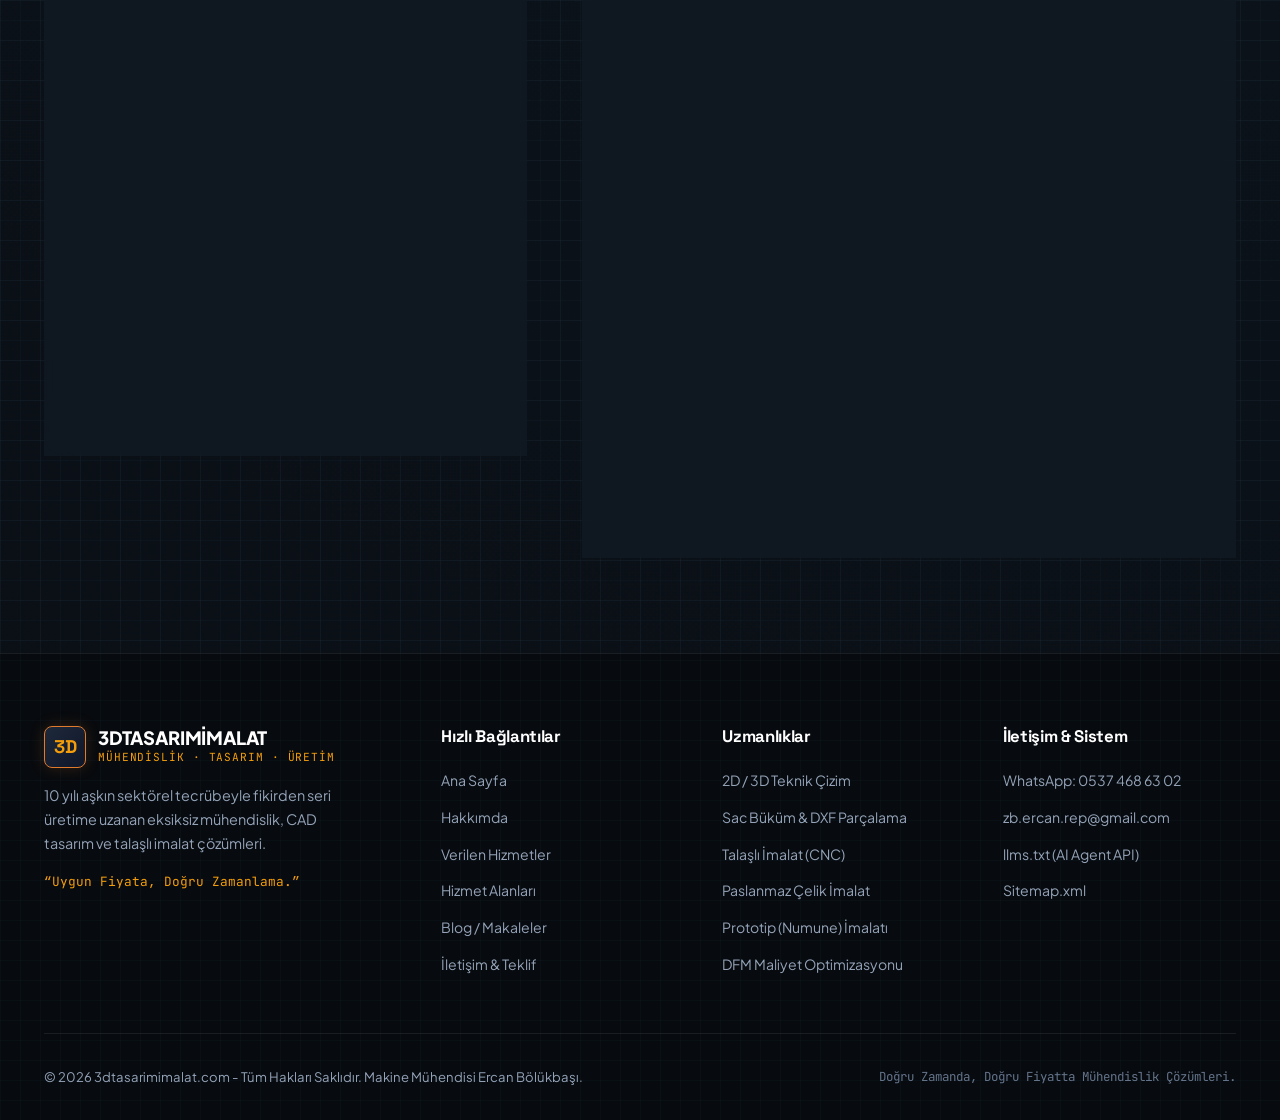
==== commit 161069ee: "fix: remove admin button from header, add favicon tab logo, fix Sveltia CMS login and revamp blog po" ====
--- a/index.html
+++ b/index.html
@@ -13,6 +13,10 @@
   <meta name="robots" content="index, follow">
   <link rel="canonical" href="https://3dtasarimimalat.com/">
   
+  <!-- Favicon / Sekme Logosu -->
+  <link rel="icon" type="image/svg+xml" href="assets/images/favicon.svg">
+  <link rel="apple-touch-icon" href="assets/images/favicon.svg">
+
   <!-- AI Agent & LLM Meta Directive -->
   <link rel="alternate" type="text/plain" href="llms.txt" title="LLM Agent Manifest">
   
@@ -80,7 +84,7 @@
 </head>
 <body class="blueprint-grid">
 
-  <!-- 1. Üst Marka & Slogan Bandı (PDF Kuralı: Site genelinde slogan tekrarlanacak) -->
+  <!-- 1. Üst Marka & Slogan Bandı (Admin butonu kaldırıldı) -->
   <header class="top-announcement">
     <div class="container">
       <div class="top-slogan-tag">
@@ -93,9 +97,6 @@
         </a>
         <a href="mailto:zb.ercan.rep@gmail.com" class="top-contact-link">
           <span>✉️ zb.ercan.rep@gmail.com</span>
-        </a>
-        <a href="admin/" class="top-contact-link" style="color: var(--accent-bronze-light); opacity: 0.85;">
-          <span>⚙️ Panel</span>
         </a>
       </div>
     </div>
@@ -605,7 +606,7 @@
               <div class="contact-icon-bubble whatsapp">
                 <svg width="26" height="26" viewBox="0 0 24 24" fill="#25d366"><path d="M.057 24l1.687-6.163c-1.041-1.804-1.588-3.849-1.587-5.946.003-6.556 5.338-11.891 11.893-11.891 3.181.001 6.167 1.24 8.413 3.488 2.245 2.248 3.481 5.236 3.48 8.414-.003 6.557-5.338 11.892-11.893 11.892-1.99-.001-3.951-.5-5.688-1.448l-6.305 1.654zm6.597-3.807c1.676.995 3.276 1.591 5.392 1.592 5.448 0 9.886-4.434 9.889-9.885.002-5.462-4.415-9.89-9.881-9.892-5.452 0-9.887 4.434-9.889 9.884-.001 2.225.651 3.891 1.746 5.634l-.999 3.648 3.742-.981zm11.387-5.464c-.074-.124-.272-.198-.57-.347-.297-.149-1.758-.868-2.031-.967-.272-.099-.47-.149-.669.149-.198.297-.768.967-.941 1.165-.173.198-.347.223-.644.074-.297-.149-1.255-.462-2.39-1.475-.883-.788-1.48-1.761-1.653-2.059-.173-.297-.018-.458.13-.606.134-.133.297-.347.446-.521.151-.172.2-.296.3-.495.099-.198.05-.372-.025-.521-.075-.148-.669-1.611-.916-2.206-.242-.579-.487-.501-.669-.51l-.57-.01c-.198 0-.52.074-.792.372s-1.04 1.016-1.04 2.479 1.065 2.876 1.213 3.074c.149.198 2.095 3.2 5.076 4.487.709.306 1.263.489 1.694.626.712.226 1.36.194 1.872.118.571-.085 1.758-.719 2.006-1.413.248-.695.248-1.29.173-1.414z"/></svg>
               </div>
-              <div>
+              <div class="contact-detail-text">
                 <span class="contact-detail-label">WhatsApp Hattı (Hemen Yanıt)</span>
                 <span class="contact-detail-value">0537 468 63 02</span>
               </div>
@@ -614,8 +615,8 @@
             <!-- Telefon -->
             <a href="tel:+905374686302" class="contact-detail-item">
               <div class="contact-icon-bubble">📞</div>
-              <div>
-                <span class="contact-detail-label">Telefon</span>
+              <div class="contact-detail-text">
+                <span class="contact-detail-label">Telefon Numarası</span>
                 <span class="contact-detail-value">+90 537 468 63 02</span>
               </div>
             </a>
@@ -623,8 +624,8 @@
             <!-- E-posta -->
             <a href="mailto:zb.ercan.rep@gmail.com" class="contact-detail-item">
               <div class="contact-icon-bubble">✉️</div>
-              <div>
-                <span class="contact-detail-label">E-Posta</span>
+              <div class="contact-detail-text">
+                <span class="contact-detail-label">E-Posta Adresi</span>
                 <span class="contact-detail-value">zb.ercan.rep@gmail.com</span>
               </div>
             </a>
@@ -648,34 +649,32 @@
           </p>
 
           <form id="contactForm">
-            <div class="form-row">
-              <div class="form-group">
-                <label for="formName" class="form-label">Adınız Soyadınız *</label>
-                <input type="text" id="formName" class="form-control" placeholder="Örn: Ahmet Yılmaz" required>
-              </div>
-              <div class="form-group">
-                <label for="formPhone" class="form-label">Telefon Numaranız *</label>
-                <input type="tel" id="formPhone" class="form-control" placeholder="Örn: 05XX XXX XX XX" required>
-              </div>
-            </div>
-
-            <div class="form-row">
-              <div class="form-group">
-                <label for="formCompany" class="form-label">Firma / Sektör</label>
-                <input type="text" id="formCompany" class="form-control" placeholder="Örn: Makine & Otomotiv A.Ş.">
-              </div>
-              <div class="form-group">
-                <label for="formService" class="form-label">Talep Edilen Hizmet *</label>
-                <select id="formService" class="form-control" required style="background-color: #0d131a; color: #fff;">
-                  <option value="3D Modelleme ve Tasarım">3D Modelleme ve Tasarım</option>
-                  <option value="2D Teknik Çizim">2D Teknik Çizim & İmalat Resmi</option>
-                  <option value="Sac Bükümü & Lazer Kesim Dosyası">Sac Bükümü & Lazer Kesim Dosyası</option>
-                  <option value="Talaşlı İmalat & Üretim">Talaşlı İmalat & Üretim</option>
-                  <option value="Özel Paslanmaz Çelik İmalatı">Özel Paslanmaz Çelik İmalatı</option>
-                  <option value="Numune (Prototip) Çalışması">Numune (Prototip) Çalışması</option>
-                  <option value="Mühendislik Danışmanlığı">Mühendislik Danışmanlığı & Diğer</option>
-                </select>
-              </div>
+            <div class="form-group">
+              <label for="formName" class="form-label">Adınız Soyadınız *</label>
+              <input type="text" id="formName" class="form-control" placeholder="Örn: Ahmet Yılmaz" required>
+            </div>
+
+            <div class="form-group">
+              <label for="formPhone" class="form-label">Telefon Numaranız *</label>
+              <input type="tel" id="formPhone" class="form-control" placeholder="Örn: 05XX XXX XX XX" required>
+            </div>
+
+            <div class="form-group">
+              <label for="formCompany" class="form-label">Firma / Sektör</label>
+              <input type="text" id="formCompany" class="form-control" placeholder="Örn: Makine & Otomotiv A.Ş.">
+            </div>
+
+            <div class="form-group">
+              <label for="formService" class="form-label">Talep Edilen Hizmet *</label>
+              <select id="formService" class="form-control" required style="background-color: #0d131a; color: #fff;">
+                <option value="3D Modelleme ve Tasarım">3D Modelleme ve Tasarım</option>
+                <option value="2D Teknik Çizim">2D Teknik Çizim & İmalat Resmi</option>
+                <option value="Sac Bükümü & Lazer Kesim Dosyası">Sac Bükümü & Lazer Kesim Dosyası</option>
+                <option value="Talaşlı İmalat & Üretim">Talaşlı İmalat & Üretim</option>
+                <option value="Özel Paslanmaz Çelik İmalatı">Özel Paslanmaz Çelik İmalatı</option>
+                <option value="Numune (Prototip) Çalışması">Numune (Prototip) Çalışması</option>
+                <option value="Mühendislik Danışmanlığı">Mühendislik Danışmanlığı & Diğer</option>
+              </select>
             </div>
 
             <div class="form-group">
@@ -764,7 +763,6 @@
             <li><a href="mailto:zb.ercan.rep@gmail.com">zb.ercan.rep@gmail.com</a></li>
             <li><a href="llms.txt" target="_blank">llms.txt (AI Agent API)</a></li>
             <li><a href="sitemap.xml" target="_blank">Sitemap.xml</a></li>
-            <li><a href="admin/" style="color: var(--accent-bronze-light); font-weight: 600;">Sveltia CMS Admin Paneli</a></li>
           </ul>
         </div>
       </div>
--- a/assets/css/style.css
+++ b/assets/css/style.css
@@ -972,19 +972,37 @@
 .contact-detail-list {
   display: flex;
   flex-direction: column;
-  gap: 1.5rem;
-  margin-bottom: 2.5rem;
+  gap: 1.25rem;
+  margin-bottom: 2.25rem;
 }
 
 .contact-detail-item {
   display: flex;
   align-items: center;
   gap: 1.25rem;
+  padding: 1.15rem 1.4rem;
+  background: rgba(10, 14, 20, 0.7);
+  border: 1px solid var(--border-subtle);
+  border-radius: var(--radius-md);
+  transition: var(--transition);
+}
+
+.contact-detail-item:hover {
+  border-color: var(--border-active);
+  background: rgba(224, 122, 44, 0.06);
+  transform: translateY(-2px);
+}
+
+.contact-detail-text {
+  display: flex;
+  flex-direction: column;
+  gap: 0.25rem;
+  min-width: 0;
 }
 
 .contact-icon-bubble {
-  width: 50px;
-  height: 50px;
+  width: 52px;
+  height: 52px;
   border-radius: var(--radius-md);
   background: rgba(224, 122, 44, 0.12);
   border: 1px solid rgba(224, 122, 44, 0.25);
@@ -992,26 +1010,33 @@
   align-items: center;
   justify-content: center;
   color: var(--accent-bronze-light);
-  font-size: 1.35rem;
+  font-size: 1.4rem;
+  flex-shrink: 0;
 }
 
 .contact-icon-bubble.whatsapp {
   background: rgba(37, 211, 102, 0.12);
-  border-color: rgba(37, 211, 102, 0.3);
+  border-color: rgba(37, 211, 102, 0.35);
   color: var(--whatsapp-color);
 }
 
 .contact-detail-label {
-  font-size: 0.78rem;
+  display: block;
+  font-size: 0.76rem;
   color: var(--text-muted);
   text-transform: uppercase;
   font-family: var(--font-mono);
+  letter-spacing: 0.06em;
+  margin-bottom: 2px;
 }
 
 .contact-detail-value {
-  font-size: 1.05rem;
-  font-weight: 600;
-  color: #fff;
+  display: block;
+  font-size: 1.12rem;
+  font-weight: 700;
+  color: #fff;
+  letter-spacing: -0.01em;
+  word-break: break-all;
 }
 
 .contact-form-panel {
@@ -1060,9 +1085,9 @@
 }
 
 .form-row {
-  display: grid;
-  grid-template-columns: 1fr 1fr;
-  gap: 1.25rem;
+  display: flex;
+  flex-direction: column;
+  gap: 0;
 }
 
 /* Sol Altta WhatsApp Sabit Butonu (Kullanıcı İsteği: sol altta whatsap iconu koy) */
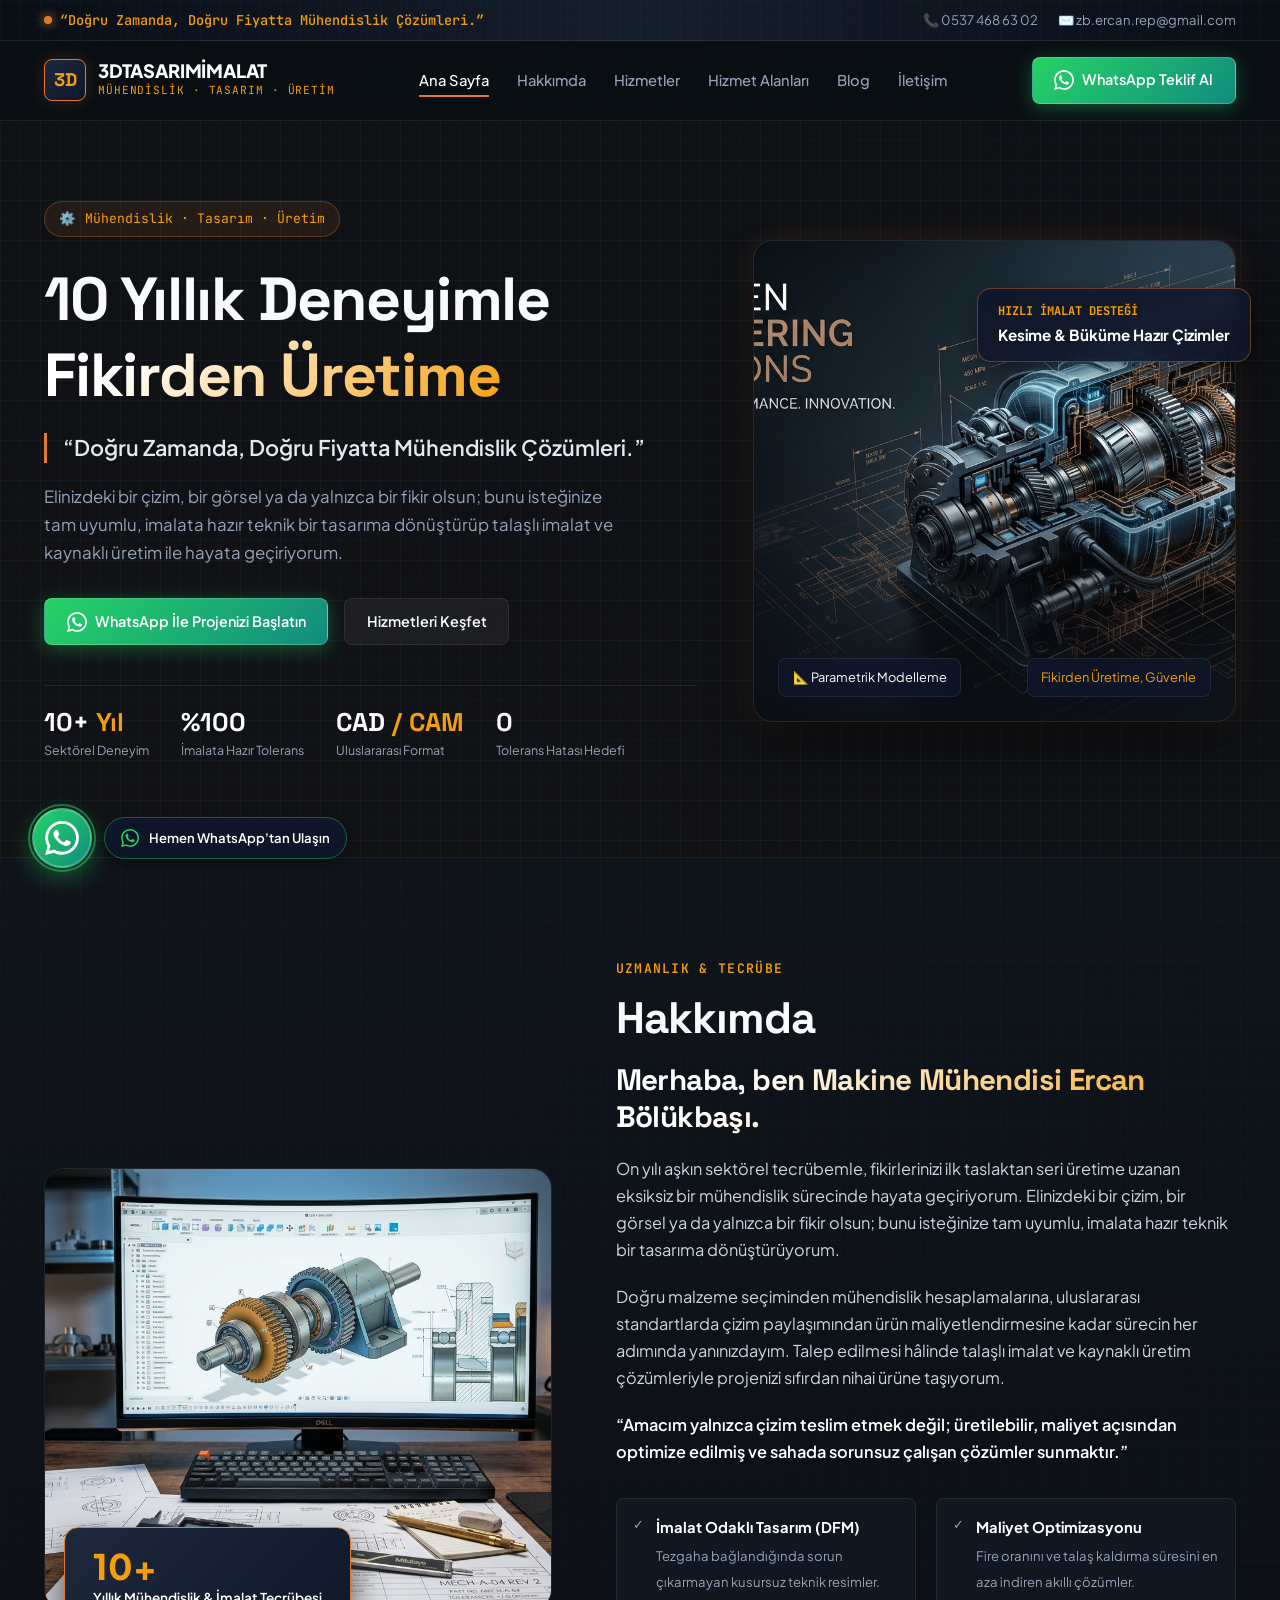
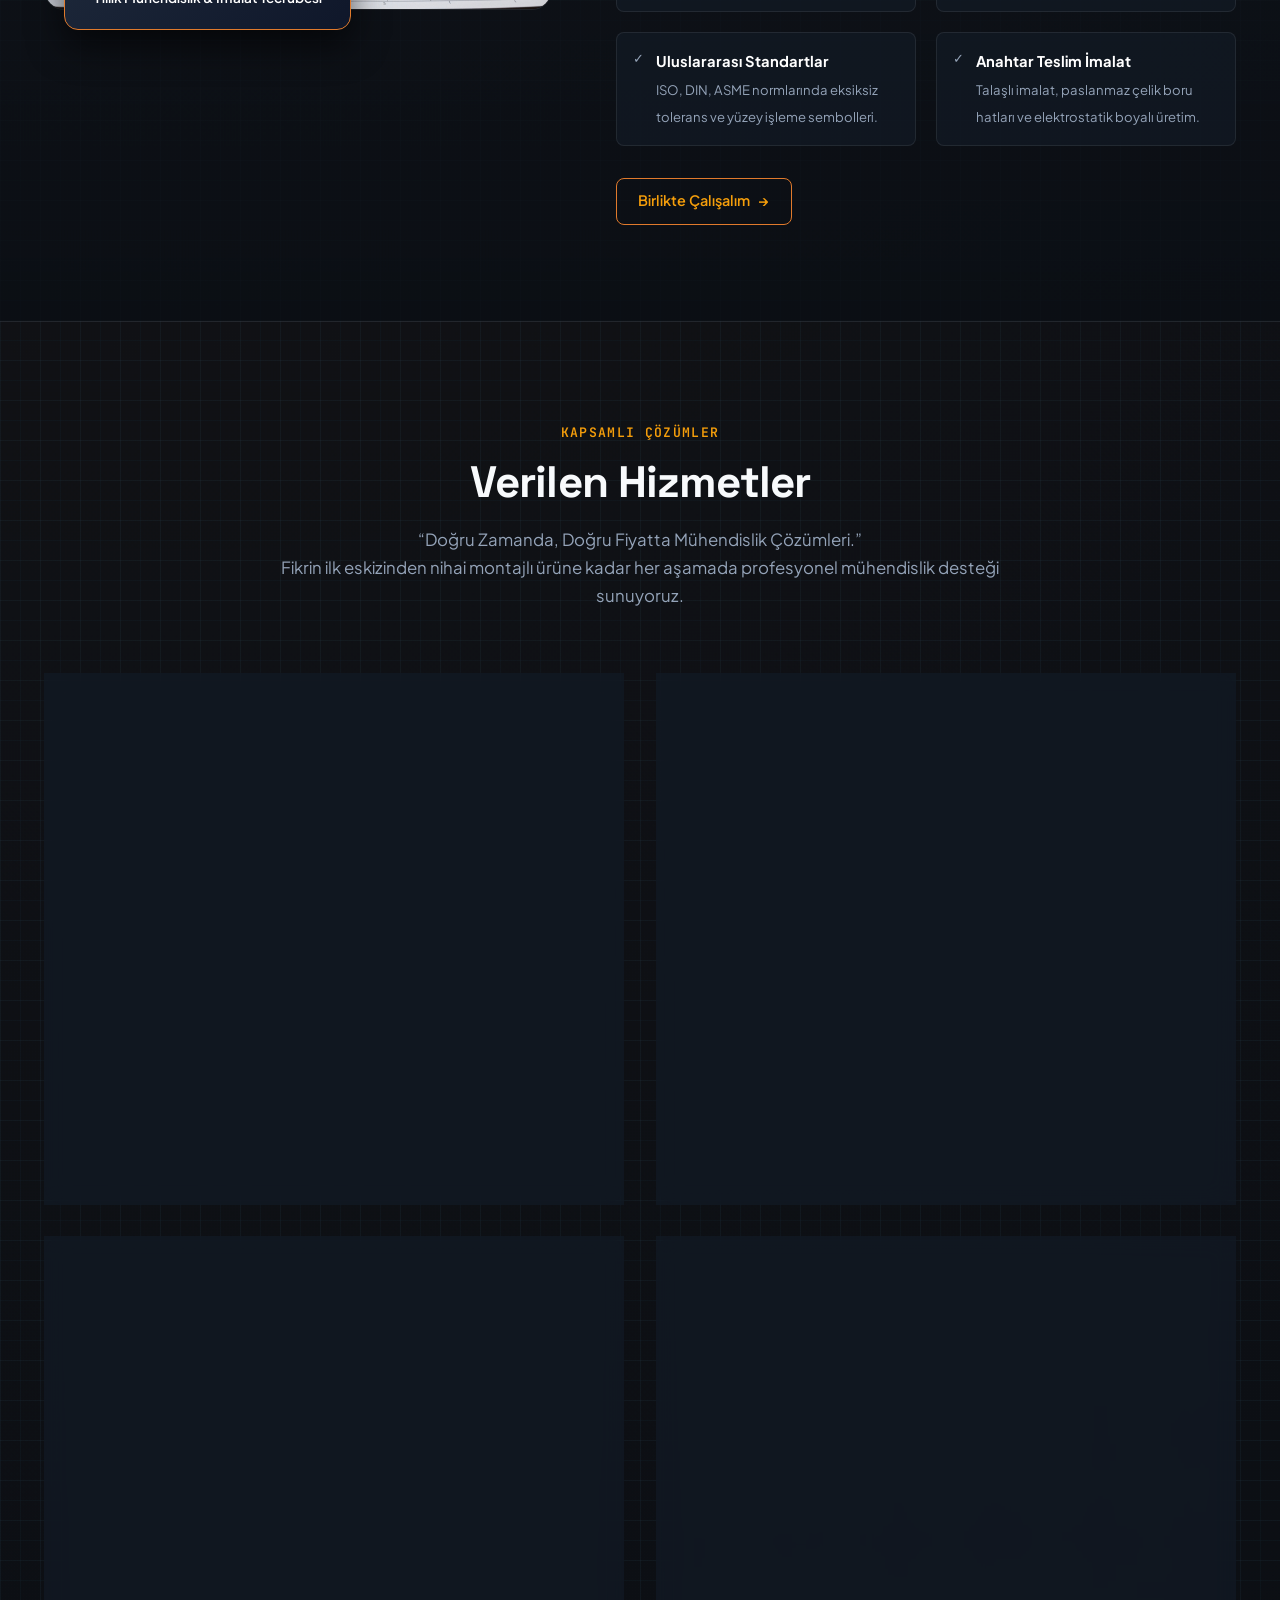
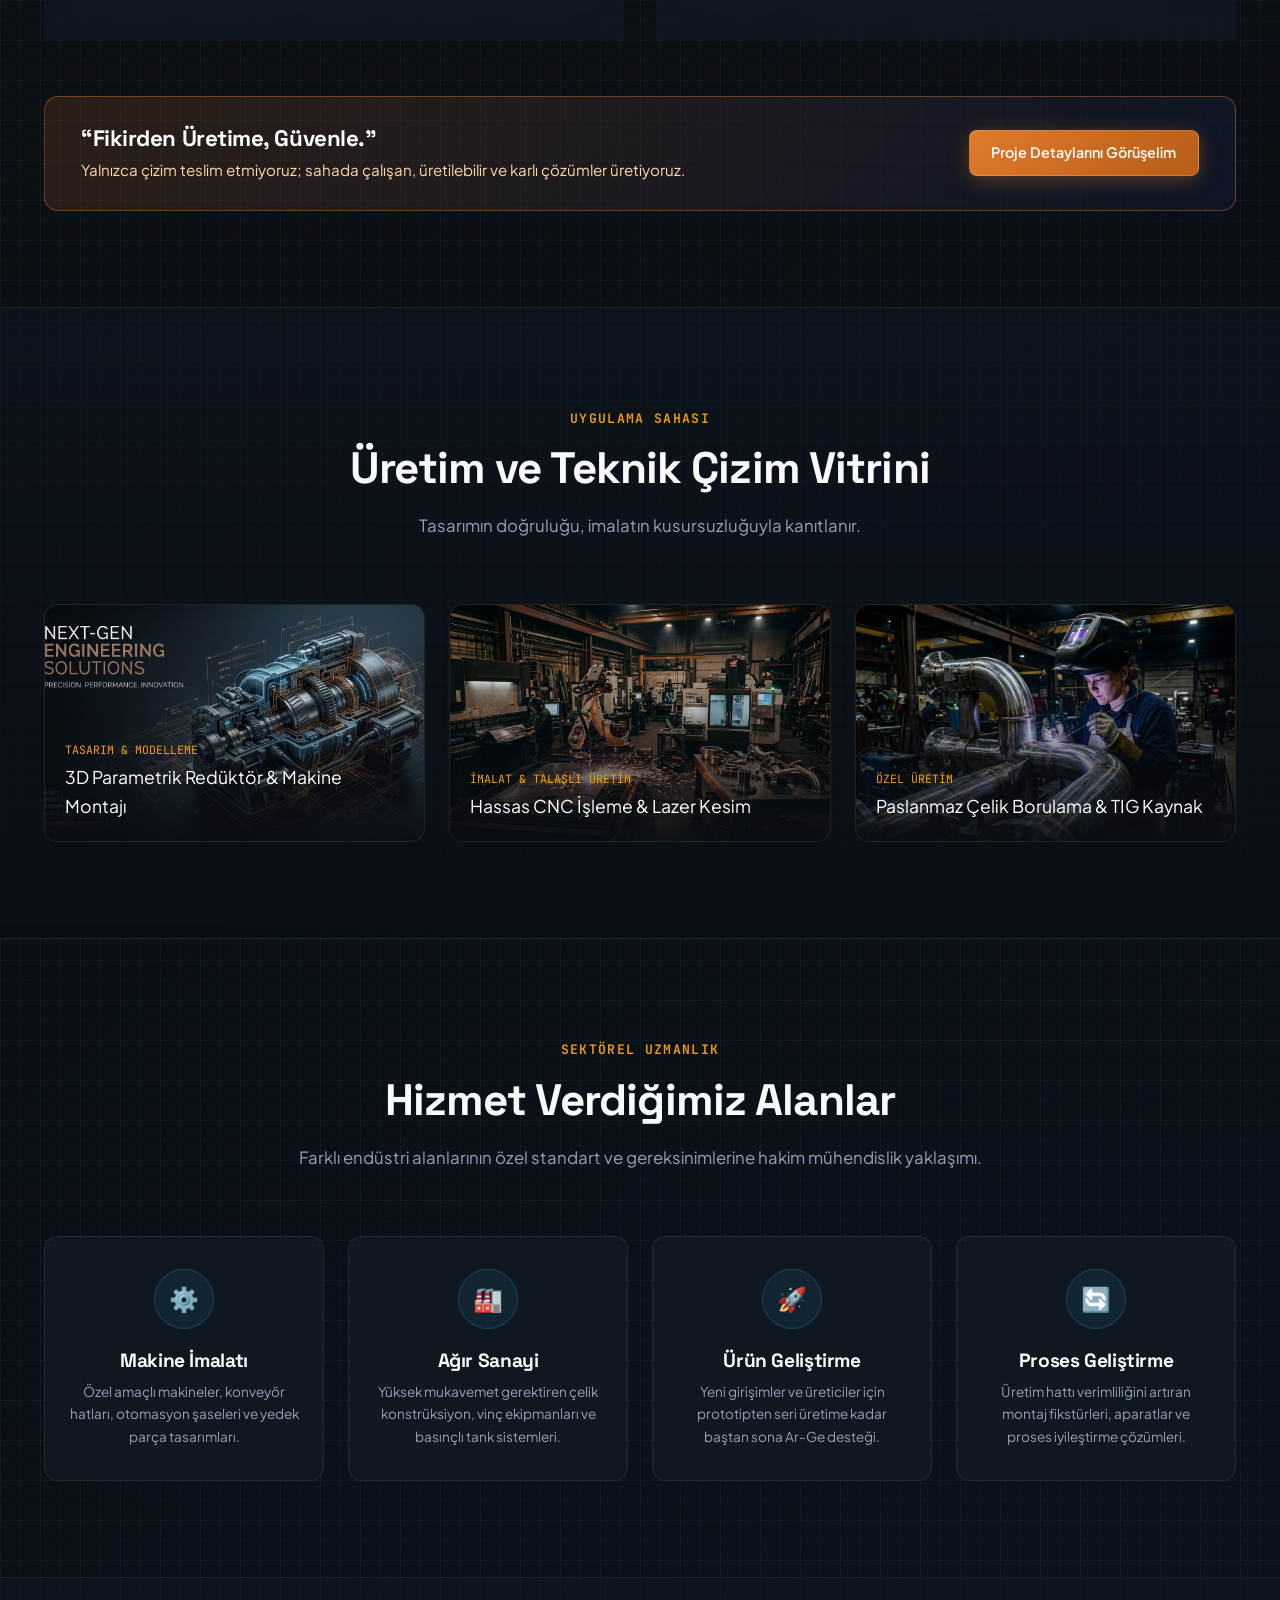
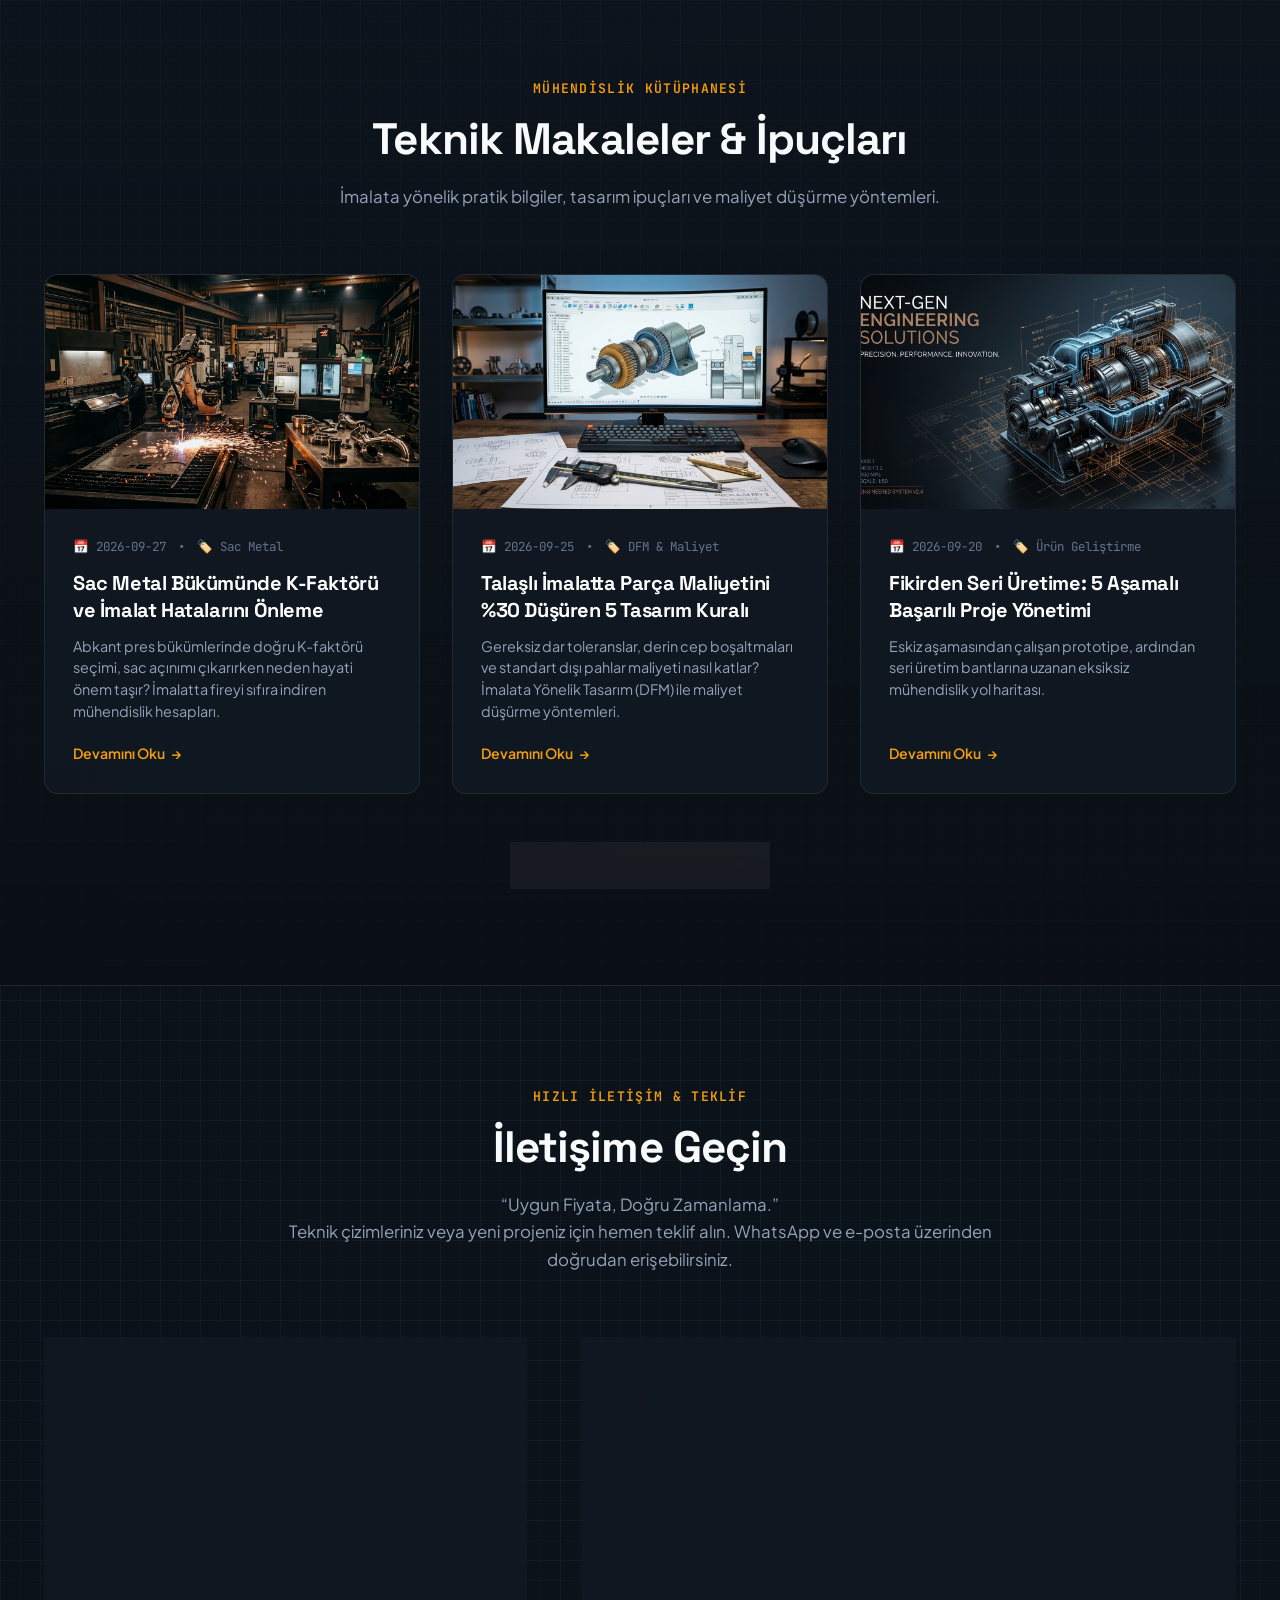
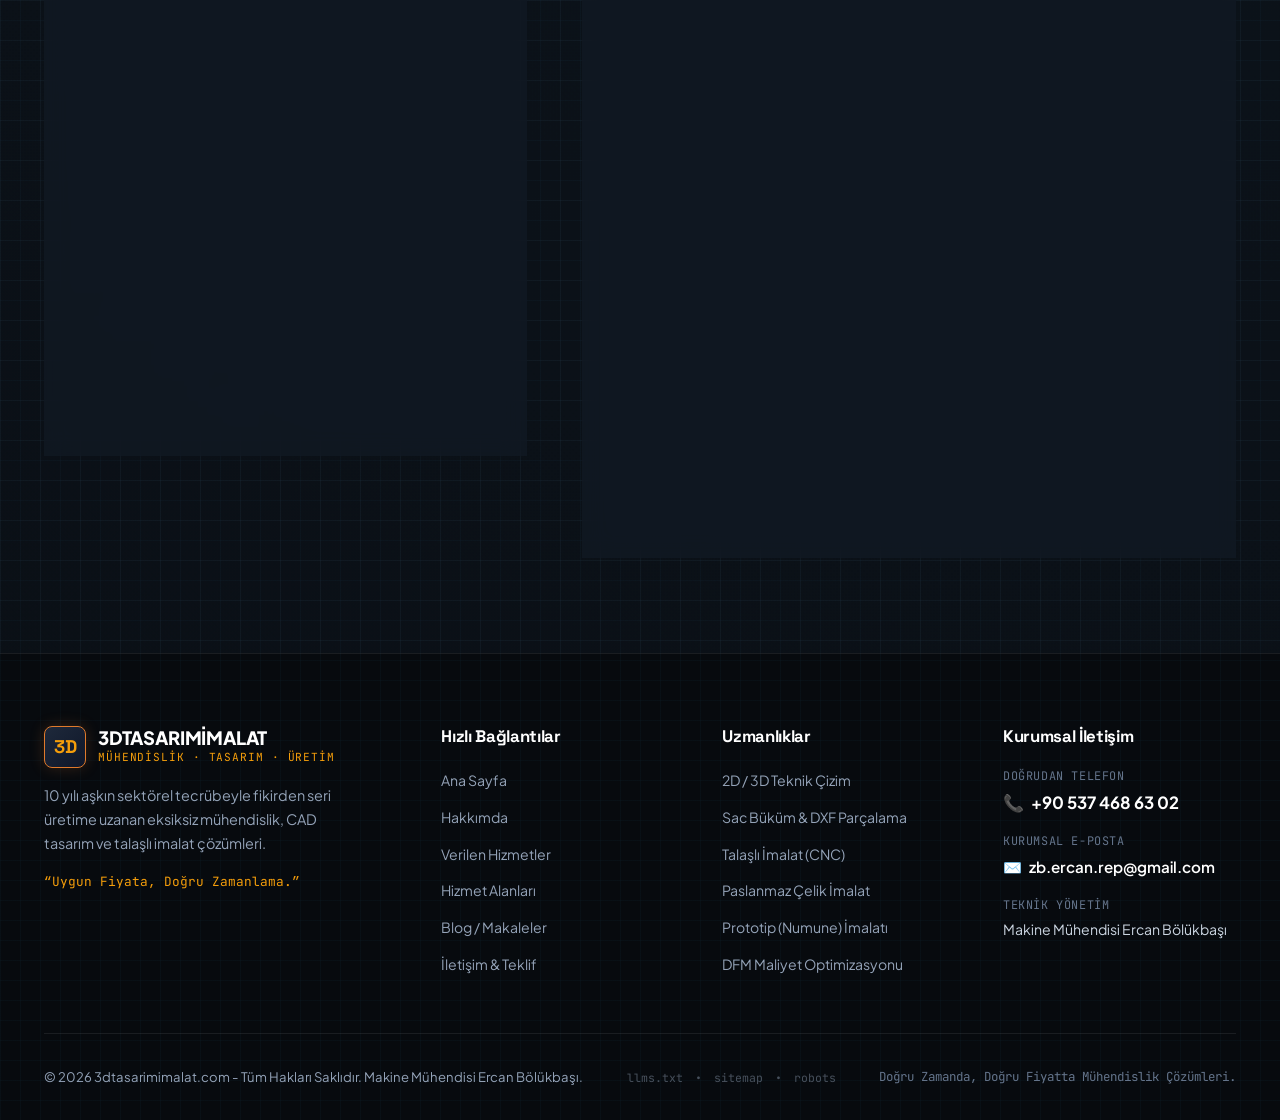
==== commit 0cf375a6: "style: enhance corporate footer with prominent phone & email and subtle background system links" ====
--- a/index.html
+++ b/index.html
@@ -757,13 +757,31 @@
         </div>
 
         <div class="footer-col">
-          <h4>İletişim & Sistem</h4>
-          <ul class="footer-links">
-            <li><a href="https://wa.me/905374686302" target="_blank" rel="noopener">WhatsApp: 0537 468 63 02</a></li>
-            <li><a href="mailto:zb.ercan.rep@gmail.com">zb.ercan.rep@gmail.com</a></li>
-            <li><a href="llms.txt" target="_blank">llms.txt (AI Agent API)</a></li>
-            <li><a href="sitemap.xml" target="_blank">Sitemap.xml</a></li>
-          </ul>
+          <h4>Kurumsal İletişim</h4>
+          <div style="display: flex; flex-direction: column; gap: 1rem; margin-top: 0.25rem;">
+            <div>
+              <span style="display: block; font-size: 0.74rem; color: var(--text-muted); text-transform: uppercase; font-family: var(--font-mono); letter-spacing: 0.05em;">Doğrudan Telefon</span>
+              <a href="tel:+905374686302" style="font-size: 1.05rem; font-weight: 700; color: #fff; display: inline-flex; align-items: center; gap: 0.4rem; margin-top: 2px;">
+                <span>📞</span>
+                <span>+90 537 468 63 02</span>
+              </a>
+            </div>
+
+            <div>
+              <span style="display: block; font-size: 0.74rem; color: var(--text-muted); text-transform: uppercase; font-family: var(--font-mono); letter-spacing: 0.05em;">Kurumsal E-Posta</span>
+              <a href="mailto:zb.ercan.rep@gmail.com" style="font-size: 0.95rem; font-weight: 600; color: #fff; display: inline-flex; align-items: center; gap: 0.4rem; margin-top: 2px; word-break: break-all;">
+                <span>✉️</span>
+                <span>zb.ercan.rep@gmail.com</span>
+              </a>
+            </div>
+
+            <div>
+              <span style="display: block; font-size: 0.74rem; color: var(--text-muted); text-transform: uppercase; font-family: var(--font-mono); letter-spacing: 0.05em;">Teknik Yönetim</span>
+              <span style="font-size: 0.88rem; color: #cbd5e1; display: inline-block; margin-top: 2px;">
+                Makine Mühendisi Ercan Bölükbaşı
+              </span>
+            </div>
+          </div>
         </div>
       </div>
 
@@ -771,6 +789,16 @@
         <div>
           © <span id="currentYear">2026</span> 3dtasarimimalat.com - Tüm Hakları Saklıdır. Makine Mühendisi Ercan Bölükbaşı.
         </div>
+
+        <!-- Arka Plan / Sistem ve Bot Bağlantıları -->
+        <div style="display: flex; align-items: center; gap: 0.75rem; font-family: var(--font-mono); font-size: 0.72rem; opacity: 0.45;">
+          <a href="llms.txt" target="_blank" style="color: inherit;" title="AI Agent Manifest">llms.txt</a>
+          <span>•</span>
+          <a href="sitemap.xml" target="_blank" style="color: inherit;" title="Site Haritası">sitemap</a>
+          <span>•</span>
+          <a href="robots.txt" target="_blank" style="color: inherit;" title="Robots">robots</a>
+        </div>
+
         <div style="font-family: var(--font-mono); color: var(--text-muted); font-size: 0.78rem;">
           Doğru Zamanda, Doğru Fiyatta Mühendislik Çözümleri.
         </div>
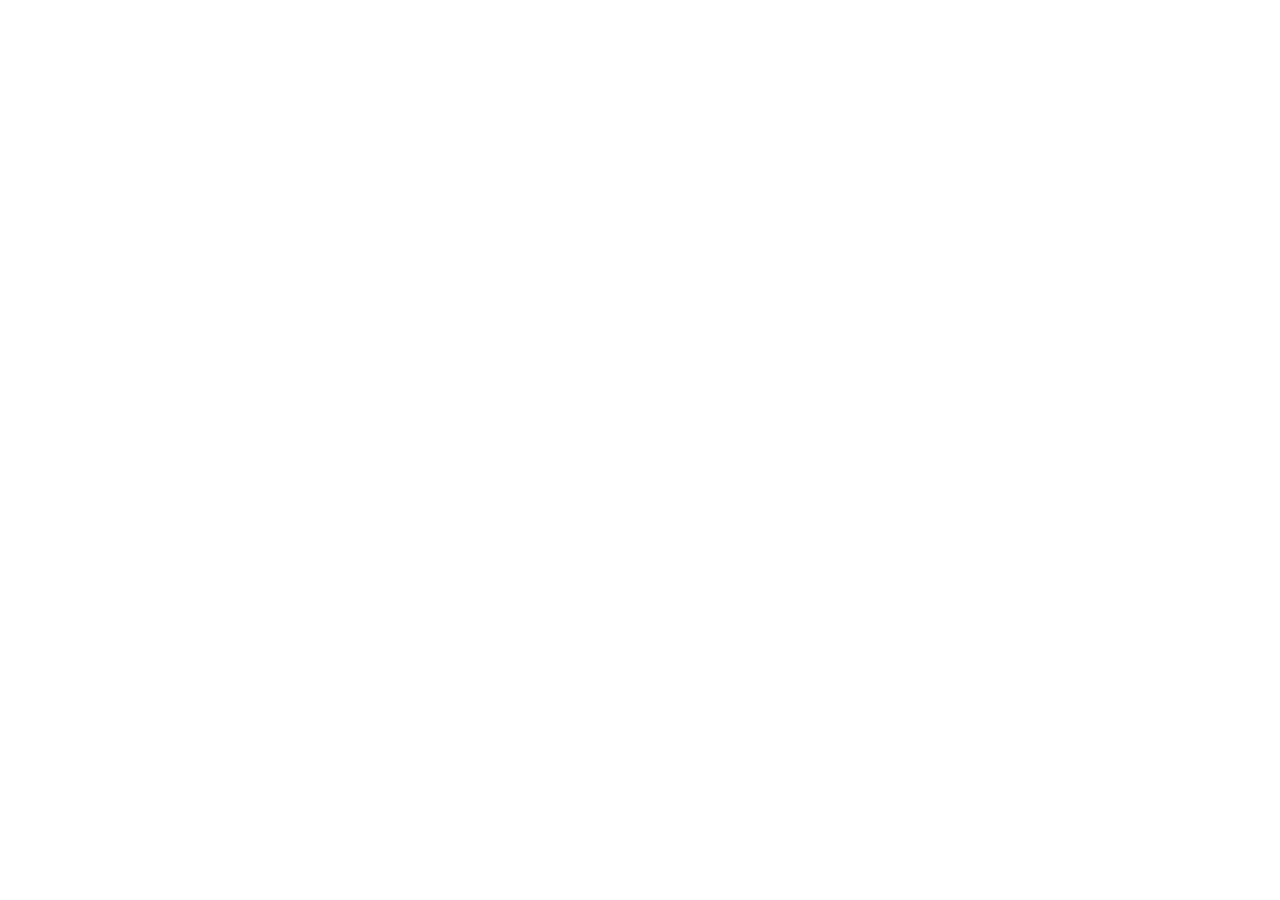
==== commit bfb2e3ce: "security: enforce HTTPS redirection automatically to resolve Sveltia CMS secure context error" ====
--- a/index.html
+++ b/index.html
@@ -4,6 +4,13 @@
   <meta charset="UTF-8">
   <meta name="viewport" content="width=device-width, initial-scale=1.0">
   
+  <!-- Automatic HTTPS Enforcement -->
+  <script>
+    if (window.location.protocol === 'http:' && window.location.hostname !== 'localhost' && window.location.hostname !== '127.0.0.1') {
+      window.location.replace('https://' + window.location.hostname + window.location.pathname + window.location.search + window.location.hash);
+    }
+  </script>
+
   <!-- SEO Primary Meta Tags -->
   <title>3D Tasarım & İmalat | Makine Mühendisi Ercan Bölükbaşı - Mühendislik Çözümleri</title>
   <meta name="title" content="3D Tasarım & İmalat | Makine Mühendisi Ercan Bölükbaşı - Mühendislik Çözümleri">
